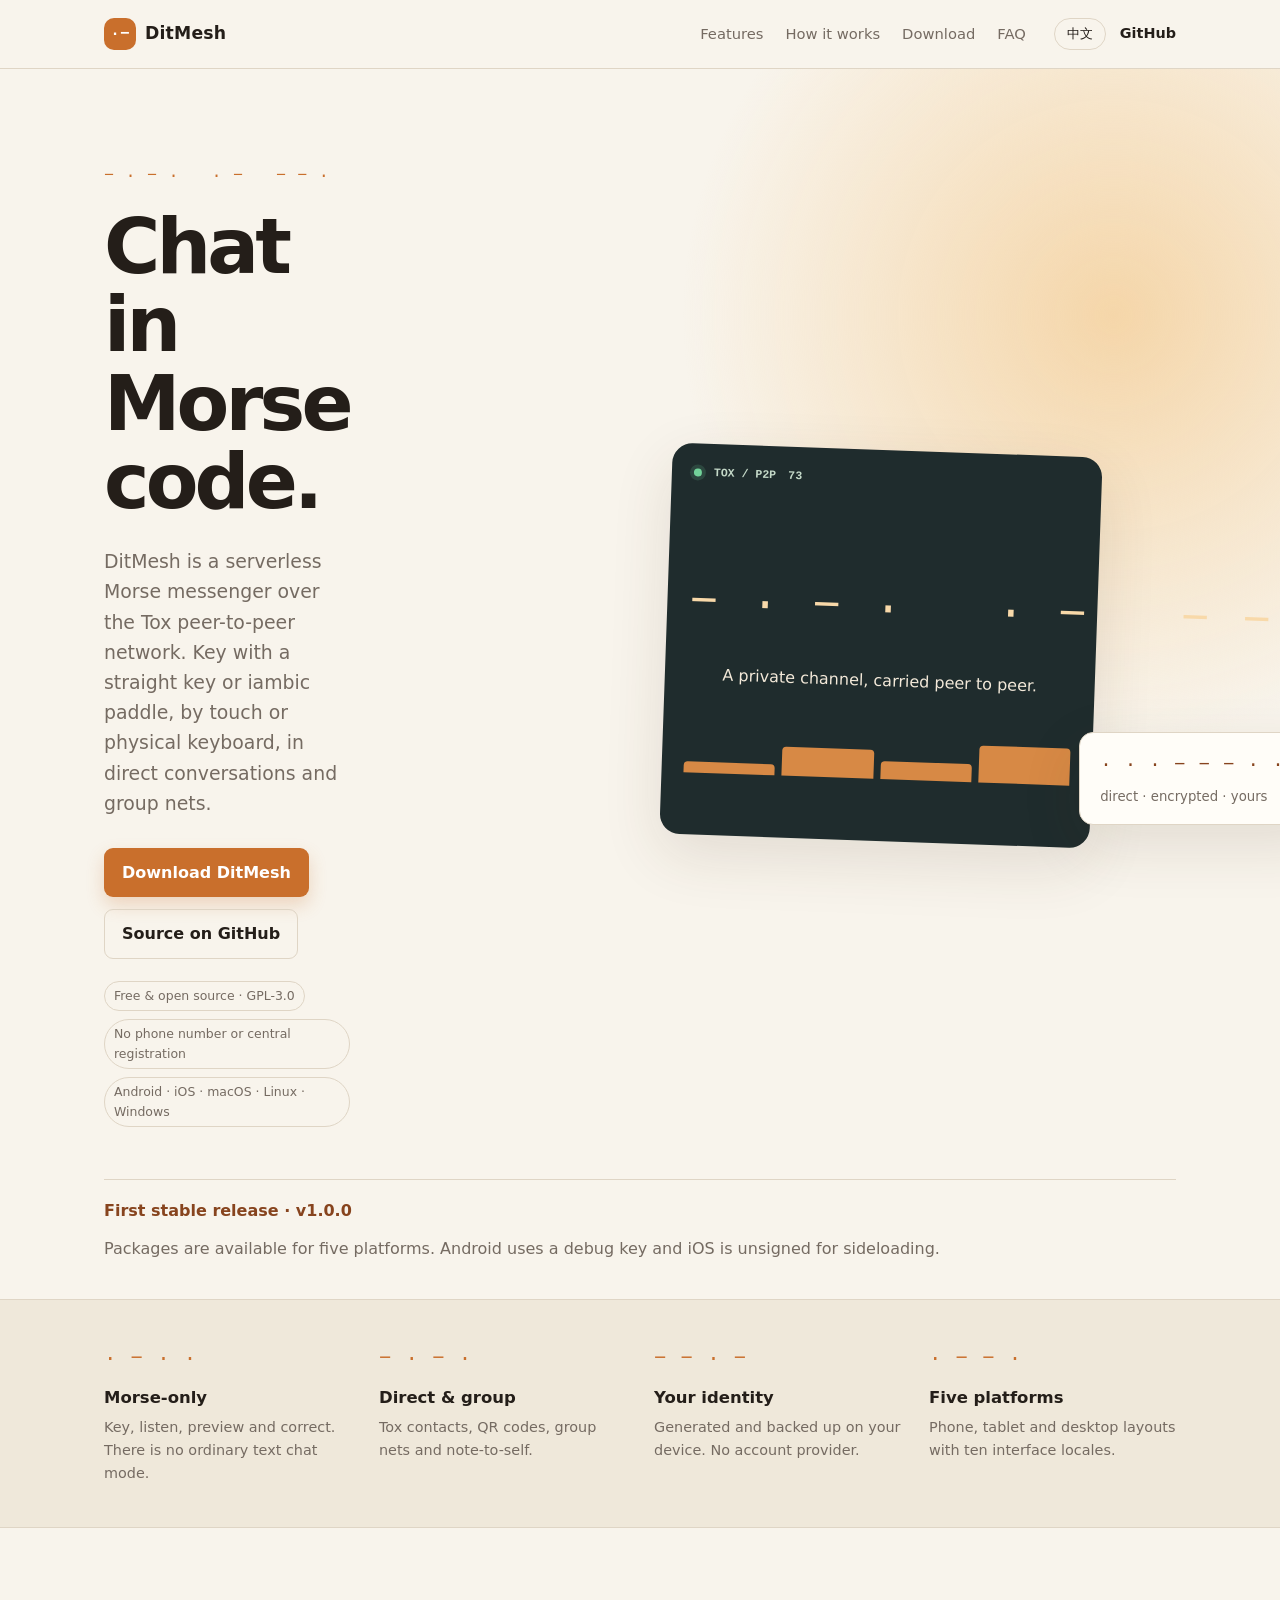
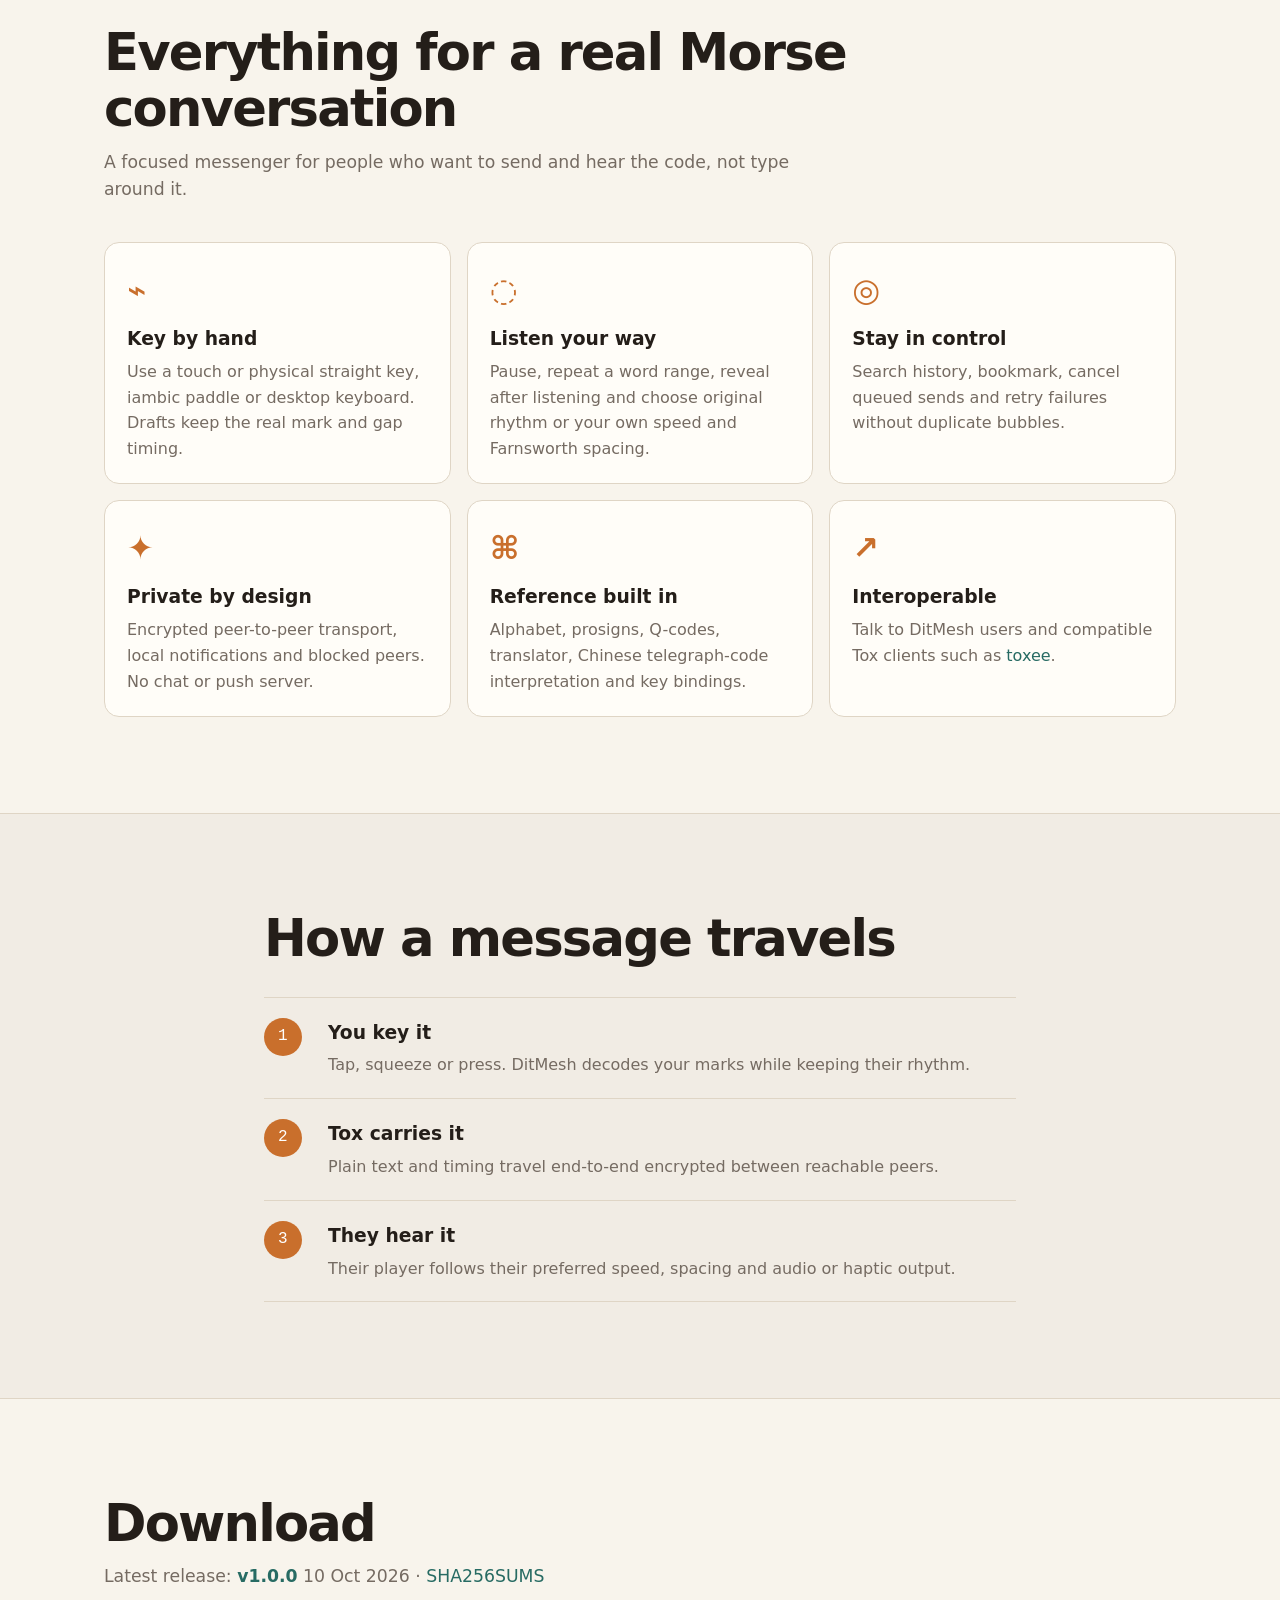
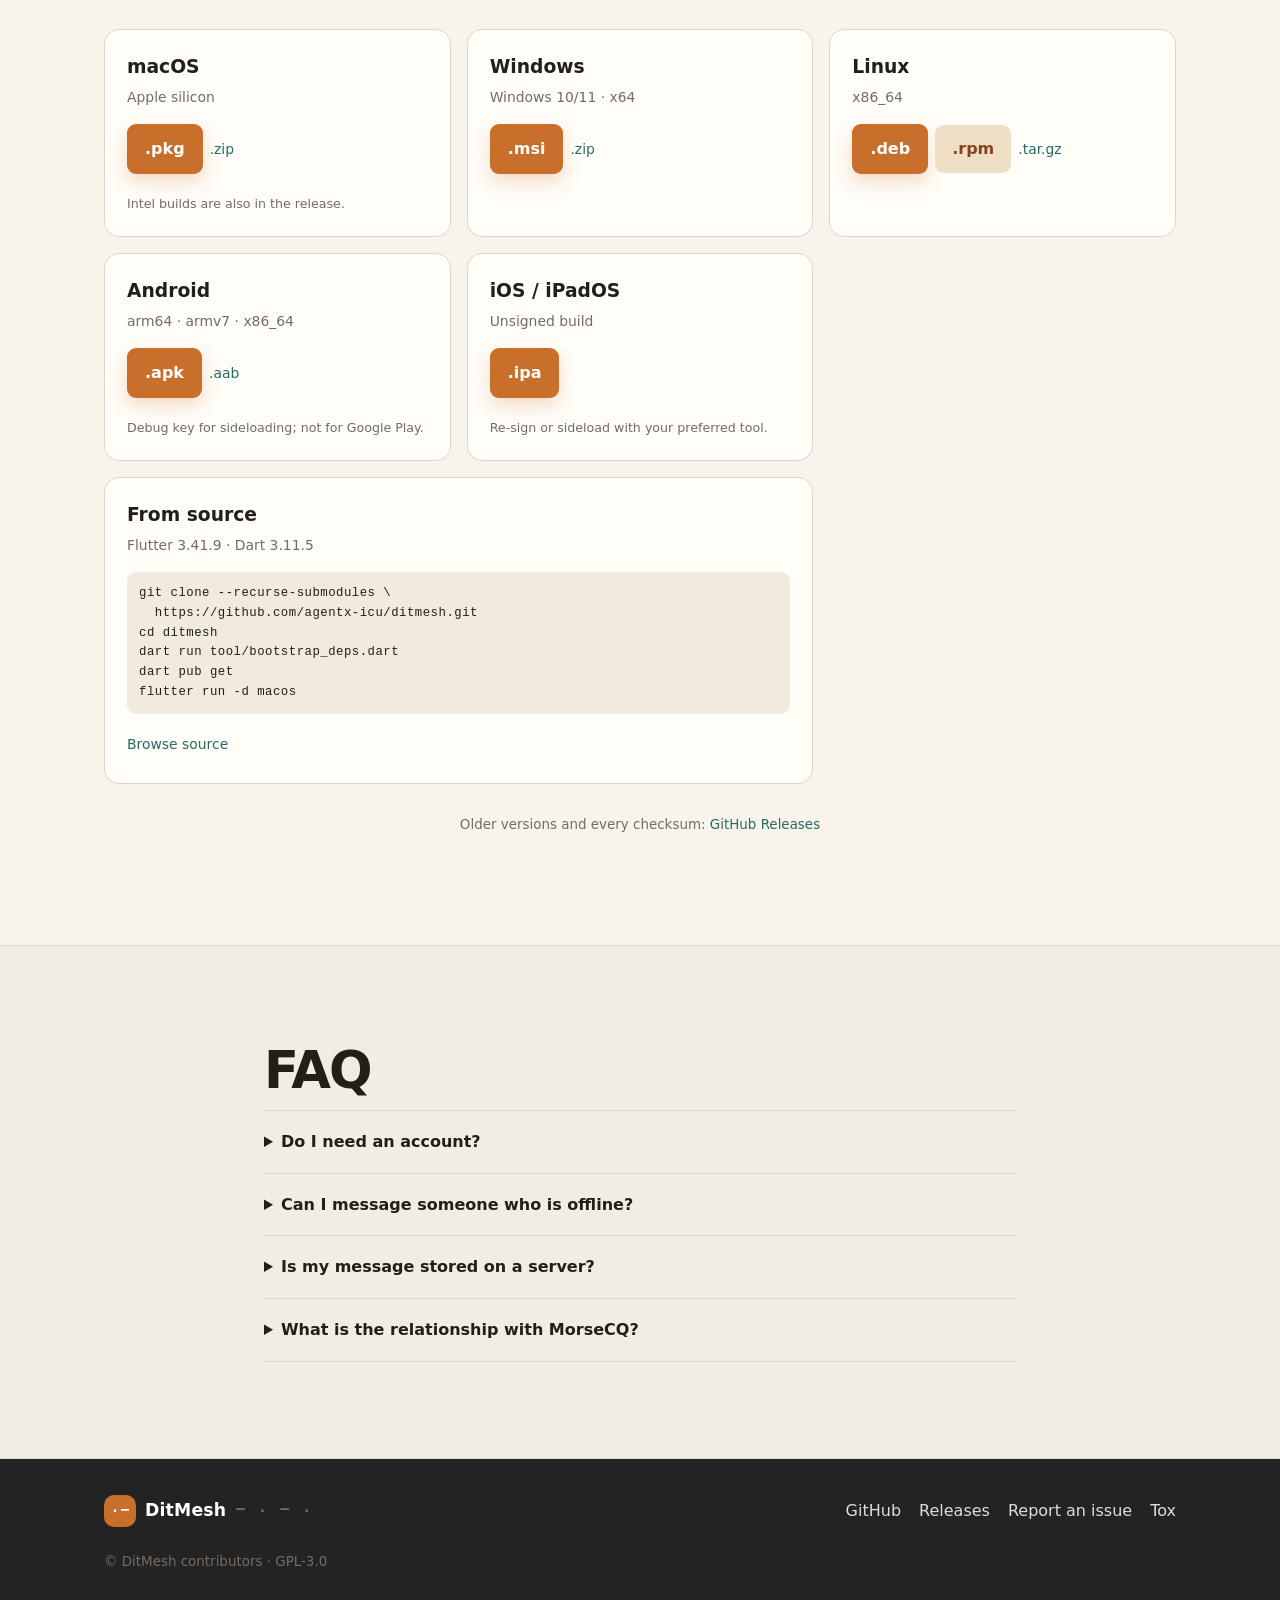
==== index.html @ 46cdbe10 "Build bilingual DitMesh GitHub Pages site" ====
<!doctype html>
<html lang="en" data-lang="en">
<head>
<meta charset="utf-8">
<meta name="viewport" content="width=device-width, initial-scale=1">
<title>DitMesh — Chat in Morse code</title>
<meta name="description" content="DitMesh is a serverless Morse messenger over the Tox peer-to-peer network. Key private messages and group nets on every device.">
<link rel="canonical" href="https://ditmesh.agentx.icu/">
<meta name="theme-color" content="#d38a3a">
<meta property="og:type" content="website">
<meta property="og:title" content="DitMesh — Chat in Morse code">
<meta property="og:description" content="A serverless Morse messenger over the Tox peer-to-peer network.">
<meta property="og:url" content="https://ditmesh.agentx.icu/">
<link rel="stylesheet" href="assets/style.css">
<script>
(function () {
  var m = /[?&]lang=(en|zh)\b/.exec(location.search), l = m && m[1];
  try { l = l || localStorage.getItem('ditmesh-lang'); } catch (e) {}
  if (!l) l = /^zh\b/i.test(navigator.language || '') ? 'zh' : 'en';
  document.documentElement.setAttribute('data-lang', l);
  document.documentElement.lang = l === 'zh' ? 'zh-CN' : 'en';
})();
</script>
</head>
<body>
<header class="nav">
  <div class="wrap nav-in">
    <a class="brand" href="#top"><span class="brand-mark">·−</span><span>DitMesh</span></a>
    <nav class="nav-links">
      <a href="#features"><span class="en">Features</span><span class="zh">功能</span></a>
      <a href="#how"><span class="en">How it works</span><span class="zh">工作方式</span></a>
      <a href="#download"><span class="en">Download</span><span class="zh">下载</span></a>
      <a href="#faq">FAQ</a>
    </nav>
    <div class="nav-act">
      <button class="lang-btn" id="langBtn" type="button"><span class="en">中文</span><span class="zh">EN</span></button>
      <a class="gh" href="https://github.com/agentx-icu/ditmesh" aria-label="DitMesh on GitHub">GitHub</a>
    </div>
  </div>
</header>

<main id="top">
<section class="hero">
  <div class="wrap hero-in">
    <div class="hero-copy">
      <p class="eyebrow mono">− · − · &nbsp; · − &nbsp; − − ·</p>
      <h1><span class="en">Chat in Morse code.</span><span class="zh">用摩尔斯电码聊天。</span></h1>
      <p class="lede"><span class="en">DitMesh is a serverless Morse messenger over the Tox peer-to-peer network. Key with a straight key or iambic paddle, by touch or physical keyboard, in direct conversations and group nets.</span><span class="zh">DitMesh 是基于 Tox 点对点网络的无服务器摩尔斯电码聊天工具。用触摸或实体键盘操作直键、双桨，在单聊和群组中发报。</span></p>
      <div class="cta">
        <a class="btn primary" href="#download"><span class="en">Download DitMesh</span><span class="zh">下载 DitMesh</span></a>
        <a class="btn ghost" href="https://github.com/agentx-icu/ditmesh"><span class="en">Source on GitHub</span><span class="zh">GitHub 源码</span></a>
      </div>
      <ul class="pills">
        <li><span class="en">Free &amp; open source · GPL-3.0</span><span class="zh">免费开源 · GPL-3.0</span></li>
        <li><span class="en">No phone number or central registration</span><span class="zh">无需手机号或中心注册</span></li>
        <li>Android · iOS · macOS · Linux · Windows</li>
      </ul>
    </div>
    <div class="hero-art" aria-hidden="true">
      <div class="signal-card">
        <div class="signal-top"><span class="dot-live"></span><span>TOX / P2P</span><span class="mono">73</span></div>
        <div class="signal-morse mono">− · − · &nbsp; · − &nbsp; − − · &nbsp; · · ·</div>
        <div class="signal-caption"><span class="en">A private channel, carried peer to peer.</span><span class="zh">私密频道，点对点传输。</span></div>
        <div class="signal-lines"><i></i><i></i><i></i><i></i></div>
      </div>
      <div class="key-card"><span class="key mono">· · · − − − · · ·</span><span class="en">direct · encrypted · yours</span><span class="zh">直连 · 加密 · 属于你</span></div>
    </div>
  </div>
  <div class="wrap"><p class="status"><strong><span class="en">First stable release · v1.0.0</span><span class="zh">首个稳定版 · v1.0.0</span></strong><span class="en">Packages are available for five platforms. Android uses a debug key and iOS is unsigned for sideloading.</span><span class="zh">五个平台均有安装包。Android 使用 debug 签名，iOS 版本未签名，适合侧载。</span></p></div>
</section>

<section class="band">
  <div class="wrap grid4">
    <div class="hl"><div class="hl-k mono">· − · ·</div><h3><span class="en">Morse-only</span><span class="zh">只用 Morse</span></h3><p><span class="en">Key, listen, preview and correct. There is no ordinary text chat mode.</span><span class="zh">拍发、试听、预览、纠错，不提供普通文字聊天模式。</span></p></div>
    <div class="hl"><div class="hl-k mono">− · − ·</div><h3><span class="en">Direct &amp; group</span><span class="zh">单聊与群组</span></h3><p><span class="en">Tox contacts, QR codes, group nets and note-to-self.</span><span class="zh">Tox 联系人、二维码、群组网络和发给自己的笔记。</span></p></div>
    <div class="hl"><div class="hl-k mono">− − · −</div><h3><span class="en">Your identity</span><span class="zh">身份归你</span></h3><p><span class="en">Generated and backed up on your device. No account provider.</span><span class="zh">在设备本地生成和备份，不依赖账号服务。</span></p></div>
    <div class="hl"><div class="hl-k mono">· − − ·</div><h3><span class="en">Five platforms</span><span class="zh">五大平台</span></h3><p><span class="en">Phone, tablet and desktop layouts with ten interface locales.</span><span class="zh">手机、平板、桌面布局，支持十种界面语言。</span></p></div>
  </div>
</section>

<section id="features" class="sec">
<div class="wrap">
<h2 class="sec-h"><span class="en">Everything for a real Morse conversation</span><span class="zh">一次真正的摩尔斯通联，所需的一切</span></h2>
<p class="sec-sub"><span class="en">A focused messenger for people who want to send and hear the code, not type around it.</span><span class="zh">为想要真正拍发和收听电码的人打造，而不是绕开电码打字。</span></p>
<div class="feature-grid">
<article class="feature"><div class="feature-icon">⌁</div><h3><span class="en">Key by hand</span><span class="zh">亲手拍发</span></h3><p><span class="en">Use a touch or physical straight key, iambic paddle or desktop keyboard. Drafts keep the real mark and gap timing.</span><span class="zh">支持触摸或实体直键、双桨和桌面键盘。草稿会保留真实的点划与间隔时序。</span></p></article>
<article class="feature"><div class="feature-icon">◌</div><h3><span class="en">Listen your way</span><span class="zh">按你的方式收听</span></h3><p><span class="en">Pause, repeat a word range, reveal after listening and choose original rhythm or your own speed and Farnsworth spacing.</span><span class="zh">暂停、重复词段、先听后揭晓，可选原始节奏或自定义速度与 Farnsworth 间距。</span></p></article>
<article class="feature"><div class="feature-icon">◎</div><h3><span class="en">Stay in control</span><span class="zh">掌控消息</span></h3><p><span class="en">Search history, bookmark, cancel queued sends and retry failures without duplicate bubbles.</span><span class="zh">搜索历史、添加书签、取消排队消息，失败重试也不会重复生成气泡。</span></p></article>
<article class="feature"><div class="feature-icon">✦</div><h3><span class="en">Private by design</span><span class="zh">为隐私而生</span></h3><p><span class="en">Encrypted peer-to-peer transport, local notifications and blocked peers. No chat or push server.</span><span class="zh">加密点对点传输、本地通知和联系人屏蔽，没有聊天或推送服务器。</span></p></article>
<article class="feature"><div class="feature-icon">⌘</div><h3><span class="en">Reference built in</span><span class="zh">内置参考</span></h3><p><span class="en">Alphabet, prosigns, Q-codes, translator, Chinese telegraph-code interpretation and key bindings.</span><span class="zh">字母、程序信号、Q 简语、译码器、中文电报码解读和按键配置。</span></p></article>
<article class="feature"><div class="feature-icon">↗</div><h3><span class="en">Interoperable</span><span class="zh">互通</span></h3><p><span class="en">Talk to DitMesh users and compatible Tox clients such as <a href="https://github.com/agentx-icu/toxee">toxee</a>.</span><span class="zh">可与 DitMesh 用户及 <a href="https://github.com/agentx-icu/toxee">toxee</a> 等兼容 Tox 客户端聊天。</span></p></article>
</div>
</div>
</section>

<section id="how" class="sec alt">
<div class="wrap narrow">
<h2 class="sec-h"><span class="en">How a message travels</span><span class="zh">一条消息如何传递</span></h2>
<ol class="flow">
<li><span class="n mono">1</span><div><h3><span class="en">You key it</span><span class="zh">你拍发</span></h3><p><span class="en">Tap, squeeze or press. DitMesh decodes your marks while keeping their rhythm.</span><span class="zh">点按、按压或敲击。DitMesh 在保留节奏的同时解码你的拍发。</span></p></div></li>
<li><span class="n mono">2</span><div><h3><span class="en">Tox carries it</span><span class="zh">Tox 传输</span></h3><p><span class="en">Plain text and timing travel end-to-end encrypted between reachable peers.</span><span class="zh">文字与时序经端到端加密，在可达的对等设备之间传输。</span></p></div></li>
<li><span class="n mono">3</span><div><h3><span class="en">They hear it</span><span class="zh">对方收听</span></h3><p><span class="en">Their player follows their preferred speed, spacing and audio or haptic output.</span><span class="zh">对方播放器按其设定的速度、间距和音频/触觉方式播放。</span></p></div></li>
</ol>
</div>
</section>

<section id="download" class="sec">
<div class="wrap">
<h2 class="sec-h"><span class="en">Download</span><span class="zh">下载</span></h2>
<p class="sec-sub"><span class="en">Latest release:</span><span class="zh">最新版本：</span> <a id="relLink" href="https://github.com/agentx-icu/ditmesh/releases/tag/v1.0.0"><b id="relName">v1.0.0</b></a> <span id="relDate" class="muted">10 Oct 2026</span> · <a id="sumsLink" href="https://github.com/agentx-icu/ditmesh/releases/download/v1.0.0/SHA256SUMS">SHA256SUMS</a></p>
<div class="dl-grid">
<div class="dl"><h3>macOS</h3><p class="req"><span class="en">Apple silicon</span><span class="zh">Apple 芯片</span></p><a class="btn primary" data-asset="macos-arm64.pkg" href="https://github.com/agentx-icu/ditmesh/releases/download/v1.0.0/ditmesh-1.0.0-macos-arm64.pkg">.pkg</a><a class="alt-link" data-asset="macos-arm64.zip" href="https://github.com/agentx-icu/ditmesh/releases/download/v1.0.0/ditmesh-1.0.0-macos-arm64.zip">.zip</a><p class="note"><span class="en">Intel builds are also in the release.</span><span class="zh">发布页也提供 Intel 构建。</span></p></div>
<div class="dl"><h3>Windows</h3><p class="req">Windows 10/11 · x64</p><a class="btn primary" data-asset="windows-x64.msi" href="https://github.com/agentx-icu/ditmesh/releases/download/v1.0.0/ditmesh-1.0.0-windows-x64.msi">.msi</a><a class="alt-link" data-asset="windows-x64.zip" href="https://github.com/agentx-icu/ditmesh/releases/download/v1.0.0/ditmesh-1.0.0-windows-x64.zip">.zip</a></div>
<div class="dl"><h3>Linux</h3><p class="req">x86_64</p><a class="btn primary" data-asset="linux-x86_64.deb" href="https://github.com/agentx-icu/ditmesh/releases/download/v1.0.0/ditmesh-1.0.0-linux-x86_64.deb">.deb</a><a class="btn soft" data-asset="linux-x86_64.rpm" href="https://github.com/agentx-icu/ditmesh/releases/download/v1.0.0/ditmesh-1.0.0-linux-x86_64.rpm">.rpm</a><a class="alt-link" data-asset="linux-x86_64.tar.gz" href="https://github.com/agentx-icu/ditmesh/releases/download/v1.0.0/ditmesh-1.0.0-linux-x86_64.tar.gz">.tar.gz</a></div>
<div class="dl"><h3>Android</h3><p class="req">arm64 · armv7 · x86_64</p><a class="btn primary" data-asset="android.apk" href="https://github.com/agentx-icu/ditmesh/releases/download/v1.0.0/ditmesh-1.0.0-android.apk">.apk</a><a class="alt-link" data-asset="android.aab" href="https://github.com/agentx-icu/ditmesh/releases/download/v1.0.0/ditmesh-1.0.0-android.aab">.aab</a><p class="note"><span class="en">Debug key for sideloading; not for Google Play.</span><span class="zh">debug 签名，适合侧载，暂不用于 Google Play。</span></p></div>
<div class="dl"><h3>iOS / iPadOS</h3><p class="req"><span class="en">Unsigned build</span><span class="zh">未签名构建</span></p><a class="btn primary" data-asset="ios-unsigned.ipa" href="https://github.com/agentx-icu/ditmesh/releases/download/v1.0.0/ditmesh-1.0.0-ios-unsigned.ipa">.ipa</a><p class="note"><span class="en">Re-sign or sideload with your preferred tool.</span><span class="zh">请自行签名或用工具侧载。</span></p></div>
<div class="dl source"><h3><span class="en">From source</span><span class="zh">从源码构建</span></h3><p class="req">Flutter 3.41.9 · Dart 3.11.5</p><pre class="mono">git clone --recurse-submodules \
  https://github.com/agentx-icu/ditmesh.git
cd ditmesh
dart run tool/bootstrap_deps.dart
dart pub get
flutter run -d macos</pre><a class="alt-link" href="https://github.com/agentx-icu/ditmesh"><span class="en">Browse source</span><span class="zh">浏览源码</span></a></div>
</div>
<p class="muted small center"><span class="en">Older versions and every checksum:</span><span class="zh">历史版本与全部校验和：</span> <a href="https://github.com/agentx-icu/ditmesh/releases">GitHub Releases</a></p>
</div>
</section>

<section id="faq" class="sec alt">
<div class="wrap narrow">
<h2 class="sec-h">FAQ</h2>
<details><summary><span class="en">Do I need an account?</span><span class="zh">需要注册账号吗？</span></summary><p><span class="en">No. A Tox identity is generated on your device. Back it up from Me because there is no central account provider to recover it.</span><span class="zh">不需要。Tox 身份在设备本地生成。请在“我的”中备份，因为没有中心账号服务可以帮你恢复。</span></p></details>
<details><summary><span class="en">Can I message someone who is offline?</span><span class="zh">对方离线时能发消息吗？</span></summary><p><span class="en">The message stays in the local send queue and continues when both peers are running and reachable. Keep DitMesh running to receive messages.</span><span class="zh">消息会留在本地待发送队列，双方运行且网络可达时继续发送。请保持 DitMesh 运行以接收消息。</span></p></details>
<details><summary><span class="en">Is my message stored on a server?</span><span class="zh">消息会存储在服务器上吗？</span></summary><p><span class="en">No messaging or push server is involved. Tox carries encrypted data peer to peer; history and backups stay on your devices.</span><span class="zh">不会。没有聊天或推送服务器，Tox 点对点传输加密数据；历史记录和备份保留在你的设备上。</span></p></details>
<details><summary><span class="en">What is the relationship with MorseCQ?</span><span class="zh">DitMesh 与 MorseCQ 有什么关系？</span></summary><p><span class="en">DitMesh is the live messenger. For offline courses, structured training and statistics, use <a href="https://github.com/agentx-icu/morsecq">MorseCQ</a>.</span><span class="zh">DitMesh 是实时聊天工具。离线课程、系统训练与统计功能请使用 <a href="https://github.com/agentx-icu/morsecq">MorseCQ</a>。</span></p></details>
</div>
</section>
</main>

<footer class="foot"><div class="wrap foot-in"><div class="brand"><span class="brand-mark">·−</span><span>DitMesh</span><span class="mono muted">− · − ·</span></div><nav><a href="https://github.com/agentx-icu/ditmesh">GitHub</a><a href="https://github.com/agentx-icu/ditmesh/releases"><span class="en">Releases</span><span class="zh">版本发布</span></a><a href="https://github.com/agentx-icu/ditmesh/issues"><span class="en">Report an issue</span><span class="zh">反馈问题</span></a><a href="https://tox.chat">Tox</a></nav><p class="muted small">© <span class="en">DitMesh contributors</span><span class="zh">DitMesh 贡献者</span> · GPL-3.0</p></div></footer>
<script src="assets/main.js" defer></script>
</body>
</html>
---- assets/style.css ----
:root{--ink:#241e19;--muted:#756b62;--paper:#f8f4ec;--surface:#fffdf8;--band:#efe8da;--line:#dfd5c5;--accent:#c96f2c;--accent-dark:#87441e;--teal:#276b63;--shadow:0 20px 60px rgba(76,47,24,.12);font-family:Inter,ui-sans-serif,system-ui,-apple-system,BlinkMacSystemFont,"Segoe UI",sans-serif;color:var(--ink);background:var(--paper);line-height:1.6}
*{box-sizing:border-box}html{scroll-behavior:smooth}body{margin:0;background:var(--paper)}a{color:var(--teal);text-decoration:none}a:hover{text-decoration:underline}.wrap{max-width:1120px;margin:auto;padding:0 24px}.nav{position:sticky;top:0;z-index:10;background:rgba(248,244,236,.94);backdrop-filter:blur(14px);border-bottom:1px solid var(--line)}.nav-in{height:68px;display:flex;align-items:center;gap:28px}.brand{display:flex;align-items:center;gap:9px;font-weight:800;color:var(--ink);font-size:1.08rem;letter-spacing:.01em}.brand-mark{display:grid;place-items:center;width:32px;height:32px;border-radius:10px;background:var(--accent);color:white;font:700 1rem ui-monospace,monospace}.nav-links{display:flex;gap:22px;margin-left:auto}.nav-links a{color:var(--muted);font-size:.92rem}.nav-act{display:flex;align-items:center;gap:14px}.lang-btn{border:1px solid var(--line);background:transparent;border-radius:999px;padding:6px 12px;color:var(--ink);cursor:pointer}.gh{font-weight:700;color:var(--ink);font-size:.9rem}.hero{padding:94px 0 38px;background:radial-gradient(circle at 87% 20%,#f5d6a9 0,transparent 29%),var(--paper)}.hero-in{display:grid;grid-template-columns:1.02fr .98fr;gap:64px;align-items:center}.eyebrow,.mono{font-family:ui-monospace,SFMono-Regular,Menlo,monospace;letter-spacing:.04em}.eyebrow{color:var(--accent);font-size:1.05rem;margin:0 0 18px}.hero h1{font-size:clamp(2.9rem,6vw,5.3rem);line-height:1.02;letter-spacing:-.05em;margin:0 0 25px;max-width:640px}.lede{font-size:1.18rem;color:var(--muted);max-width:650px;margin:0}.cta{display:flex;gap:12px;flex-wrap:wrap;margin:30px 0 22px}.btn{display:inline-flex;align-items:center;justify-content:center;border-radius:9px;padding:11px 17px;font-weight:750;border:1px solid transparent}.btn.primary{background:var(--accent);color:#fff;box-shadow:0 8px 18px rgba(201,111,44,.24)}.btn.primary:hover{background:var(--accent-dark);text-decoration:none}.btn.ghost{background:transparent;color:var(--ink);border-color:var(--line)}.btn.soft{background:#efe0c5;color:var(--accent-dark);border:0}.pills{display:flex;gap:8px;flex-wrap:wrap;padding:0;margin:0;list-style:none}.pills li{font-size:.78rem;color:var(--muted);border:1px solid var(--line);padding:4px 9px;border-radius:999px}.status{border-top:1px solid var(--line);margin:52px 0 0;padding:18px 0 0;color:var(--muted);display:flex;gap:12px;flex-wrap:wrap}.status strong{color:var(--accent-dark)}.hero-art{min-height:380px;display:grid;place-items:center;position:relative}.signal-card{width:min(100%,430px);aspect-ratio:1.1;background:#1f2c2d;border-radius:20px;padding:22px;color:#f8d9a9;box-shadow:var(--shadow);transform:rotate(2deg)}.signal-top{display:flex;gap:12px;align-items:center;color:#c4d9c8;font:600 .72rem ui-monospace,monospace}.dot-live{width:8px;height:8px;border-radius:50%;background:#72d39a;box-shadow:0 0 0 4px rgba(114,211,154,.16)}.signal-morse{font-size:clamp(2rem,4vw,3rem);margin:86px 0 20px;text-align:center;white-space:nowrap}.signal-caption{text-align:center;color:#f3e9d9}.signal-lines{display:flex;gap:7px;margin-top:44px;align-items:end;height:42px}.signal-lines i{display:block;background:#d78945;border-radius:4px 4px 0 0;height:26%;flex:1}.signal-lines i:nth-child(2){height:70%}.signal-lines i:nth-child(3){height:44%}.signal-lines i:nth-child(4){height:90%}.key-card{position:absolute;right:2%;bottom:4%;padding:17px 20px;border:1px solid var(--line);border-radius:14px;background:var(--surface);box-shadow:var(--shadow);display:grid;gap:5px;color:var(--muted);font-size:.83rem}.key{font-size:1.2rem;color:var(--accent-dark)}.band{padding:42px 0;background:var(--band);border-top:1px solid var(--line);border-bottom:1px solid var(--line)}.grid4{display:grid;grid-template-columns:repeat(4,1fr);gap:28px}.hl-k{color:var(--accent);font-size:1.3rem}.hl h3{margin:10px 0 4px;font-size:1.03rem}.hl p{margin:0;color:var(--muted);font-size:.9rem}.sec{padding:96px 0}.sec.alt{background:#f1ece4;border-top:1px solid var(--line);border-bottom:1px solid var(--line)}.sec-h{font-size:clamp(2rem,4vw,3.25rem);line-height:1.1;letter-spacing:-.035em;margin:0 0 12px}.sec-sub{font-size:1.08rem;color:var(--muted);max-width:700px;margin:0 0 38px}.feature-grid{display:grid;grid-template-columns:repeat(3,1fr);gap:16px}.feature,.dl{background:var(--surface);border:1px solid var(--line);border-radius:15px;padding:22px}.feature{min-height:210px}.feature-icon{font-size:2rem;color:var(--accent);font-weight:700}.feature h3{margin:8px 0 5px}.feature p{margin:0;color:var(--muted)}.narrow{max-width:800px}.flow{list-style:none;padding:0;margin:30px 0 0;display:grid;gap:0}.flow li{display:grid;grid-template-columns:46px 1fr;gap:18px;padding:20px 0;border-top:1px solid var(--line)}.flow li:last-child{border-bottom:1px solid var(--line)}.n{display:grid;place-items:center;width:38px;height:38px;border-radius:50%;background:var(--accent);color:#fff}.flow h3{margin:0 0 5px}.flow p{margin:0;color:var(--muted)}.dl-grid{display:grid;grid-template-columns:repeat(3,1fr);gap:16px}.dl h3{margin:0 0 4px}.req{color:var(--muted);font-size:.87rem;margin:0 0 16px}.dl .btn{margin:0 7px 8px 0}.alt-link{display:inline-block;font-size:.87rem;margin:6px 0;color:var(--teal)}.note{color:var(--muted);font-size:.79rem;margin:12px 0 0}.source{grid-column:span 2}.source pre{font-size:.77rem;white-space:pre-wrap;background:#f0eadf;padding:12px;border-radius:9px;overflow:auto}.muted{color:var(--muted)}.small{font-size:.84rem}.center{text-align:center;margin-top:30px}details{border-top:1px solid var(--line);padding:18px 0}details:last-child{border-bottom:1px solid var(--line)}summary{cursor:pointer;font-weight:700}details p{color:var(--muted);margin:12px 0 0}.foot{padding:36px 0;background:#242323;color:#ddd}.foot .brand{color:#fff}.foot-in{display:flex;align-items:center;gap:24px;flex-wrap:wrap}.foot nav{display:flex;gap:18px;margin-left:auto}.foot nav a{color:#ddd}.foot p{width:100%;margin:0}.en,.zh{display:none}html[data-lang="en"] .en,html[data-lang="zh"] .zh{display:inline}html[data-lang="zh"] .en{display:none}@media(max-width:850px){.nav-links{display:none}.hero{padding-top:60px}.hero-in{grid-template-columns:1fr;gap:42px}.hero-art{min-height:320px}.grid4{grid-template-columns:repeat(2,1fr)}.feature-grid,.dl-grid{grid-template-columns:1fr 1fr}.source{grid-column:span 2}}@media(max-width:560px){.wrap{padding:0 18px}.hero h1{font-size:3.25rem}.grid4,.feature-grid,.dl-grid{grid-template-columns:1fr}.source{grid-column:auto}.key-card{right:-2%;bottom:0}.hero-art{min-height:290px}.signal-card{transform:none}.foot nav{margin-left:0;width:100%;flex-wrap:wrap}}
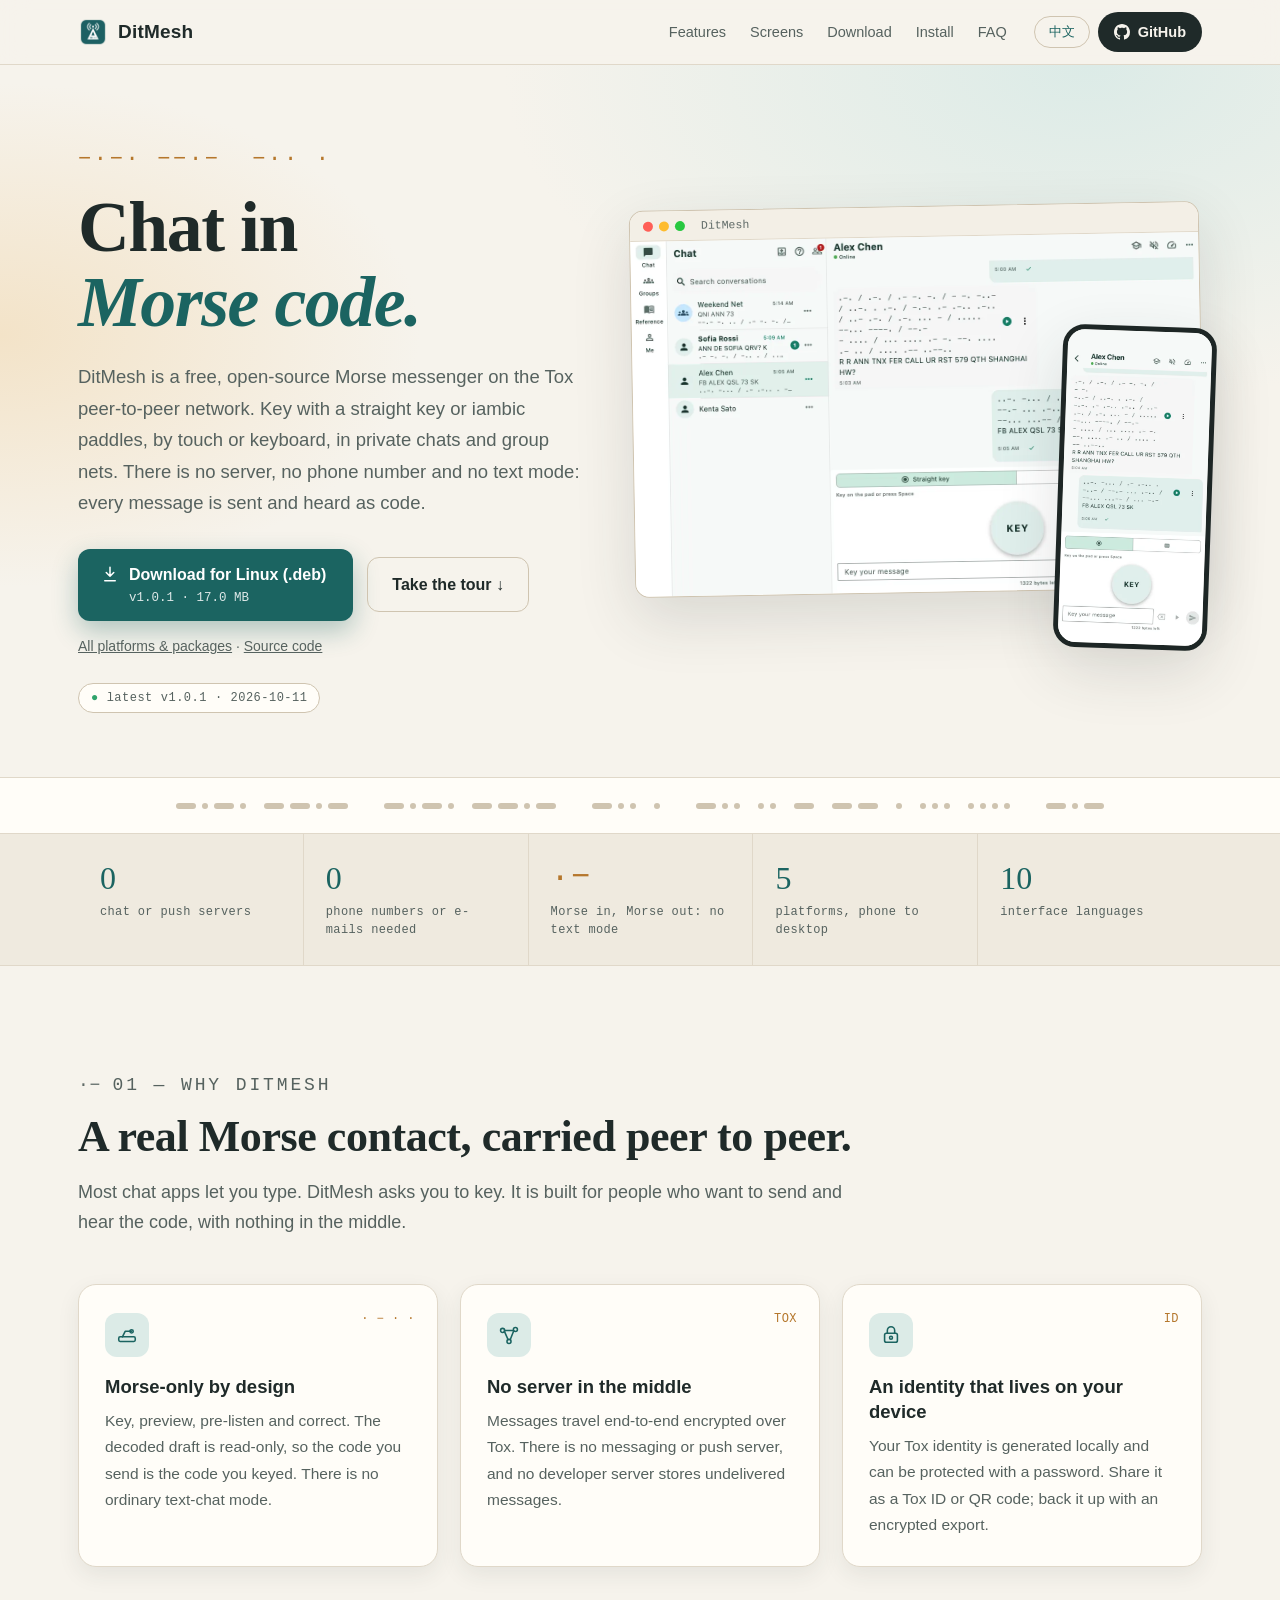
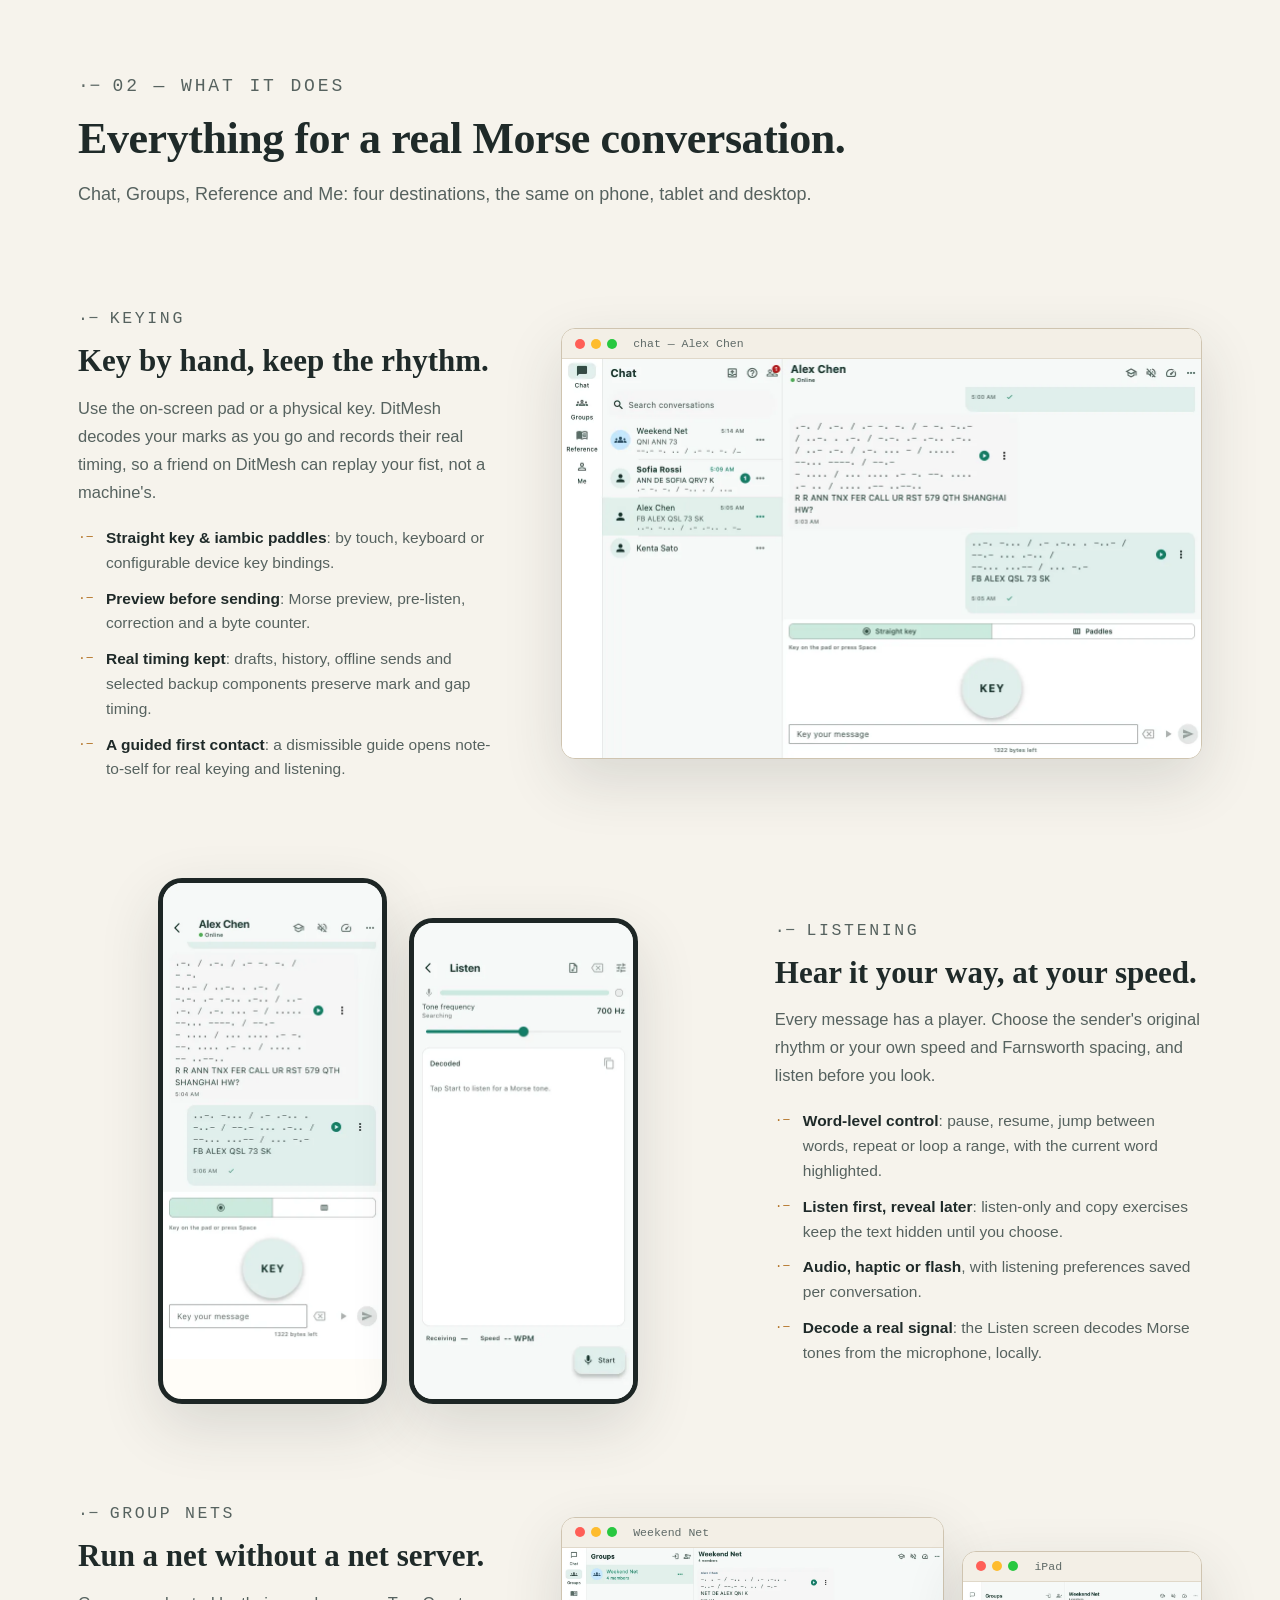
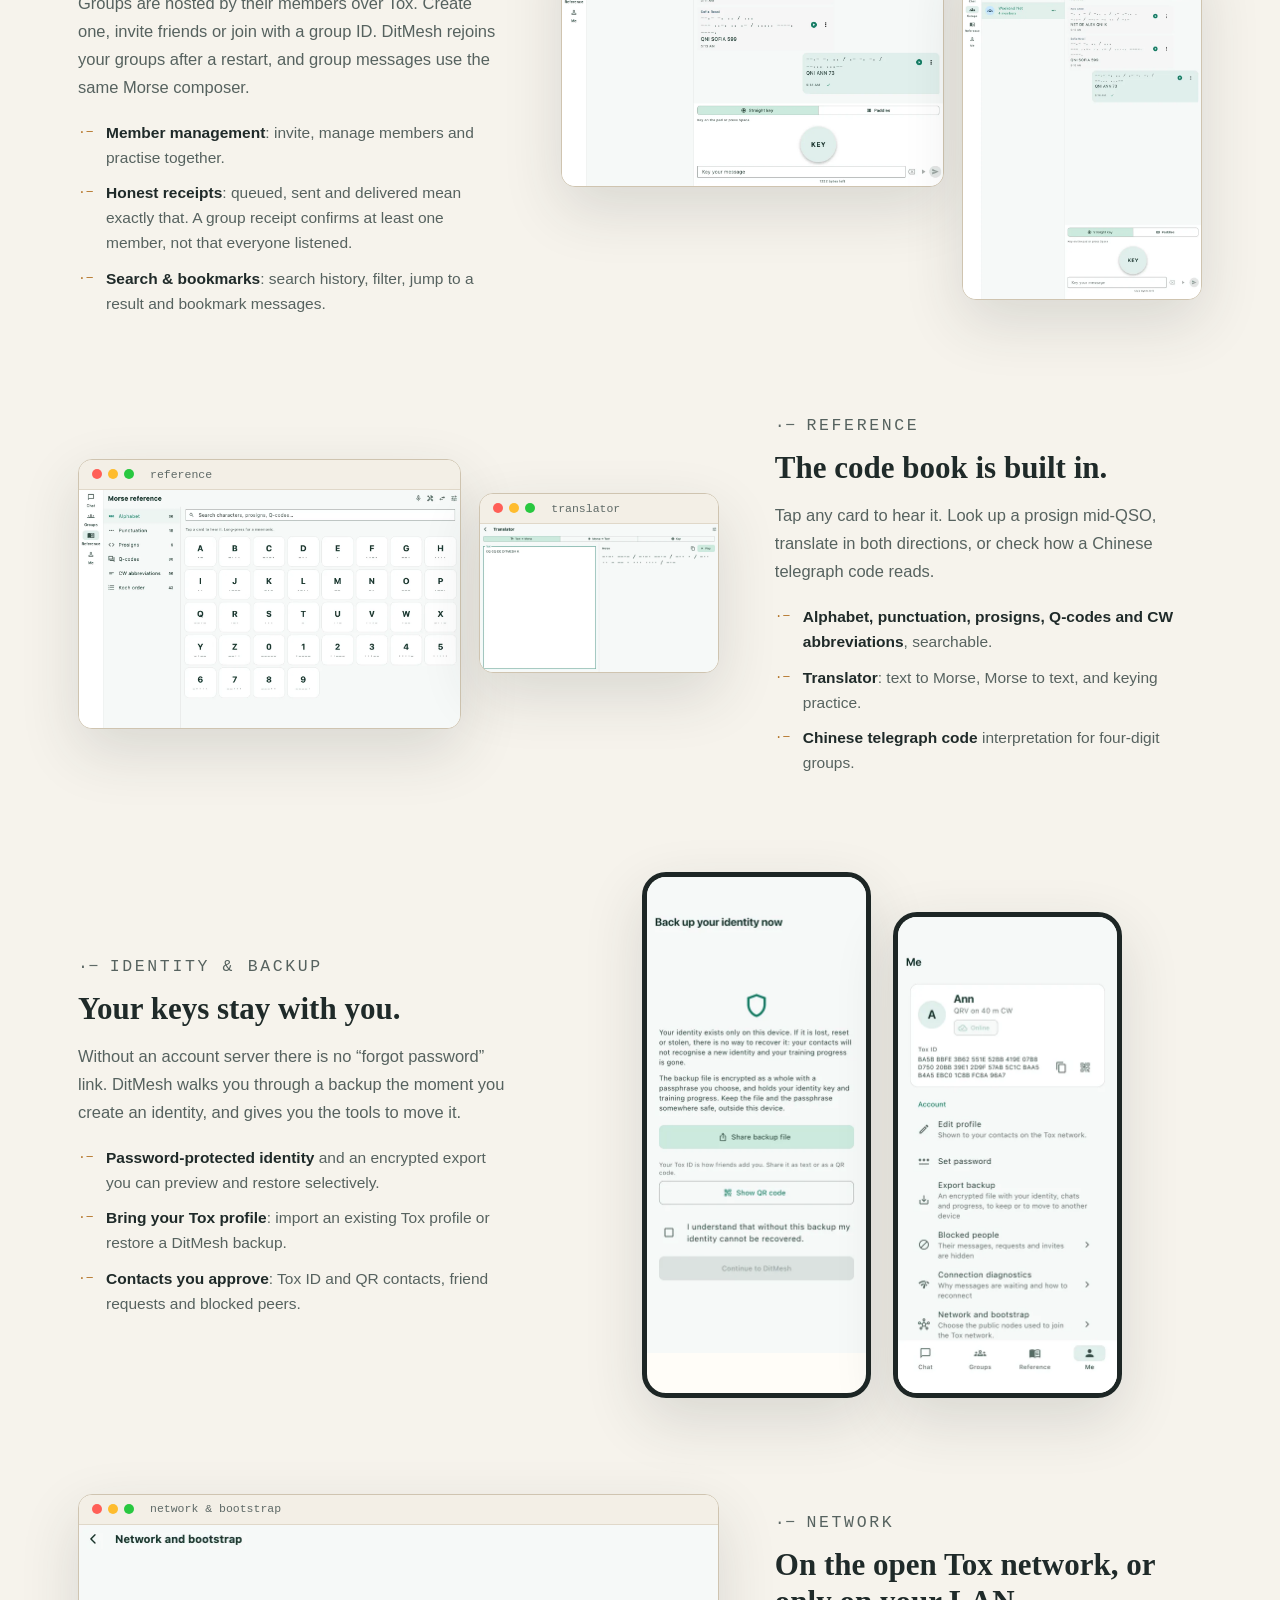
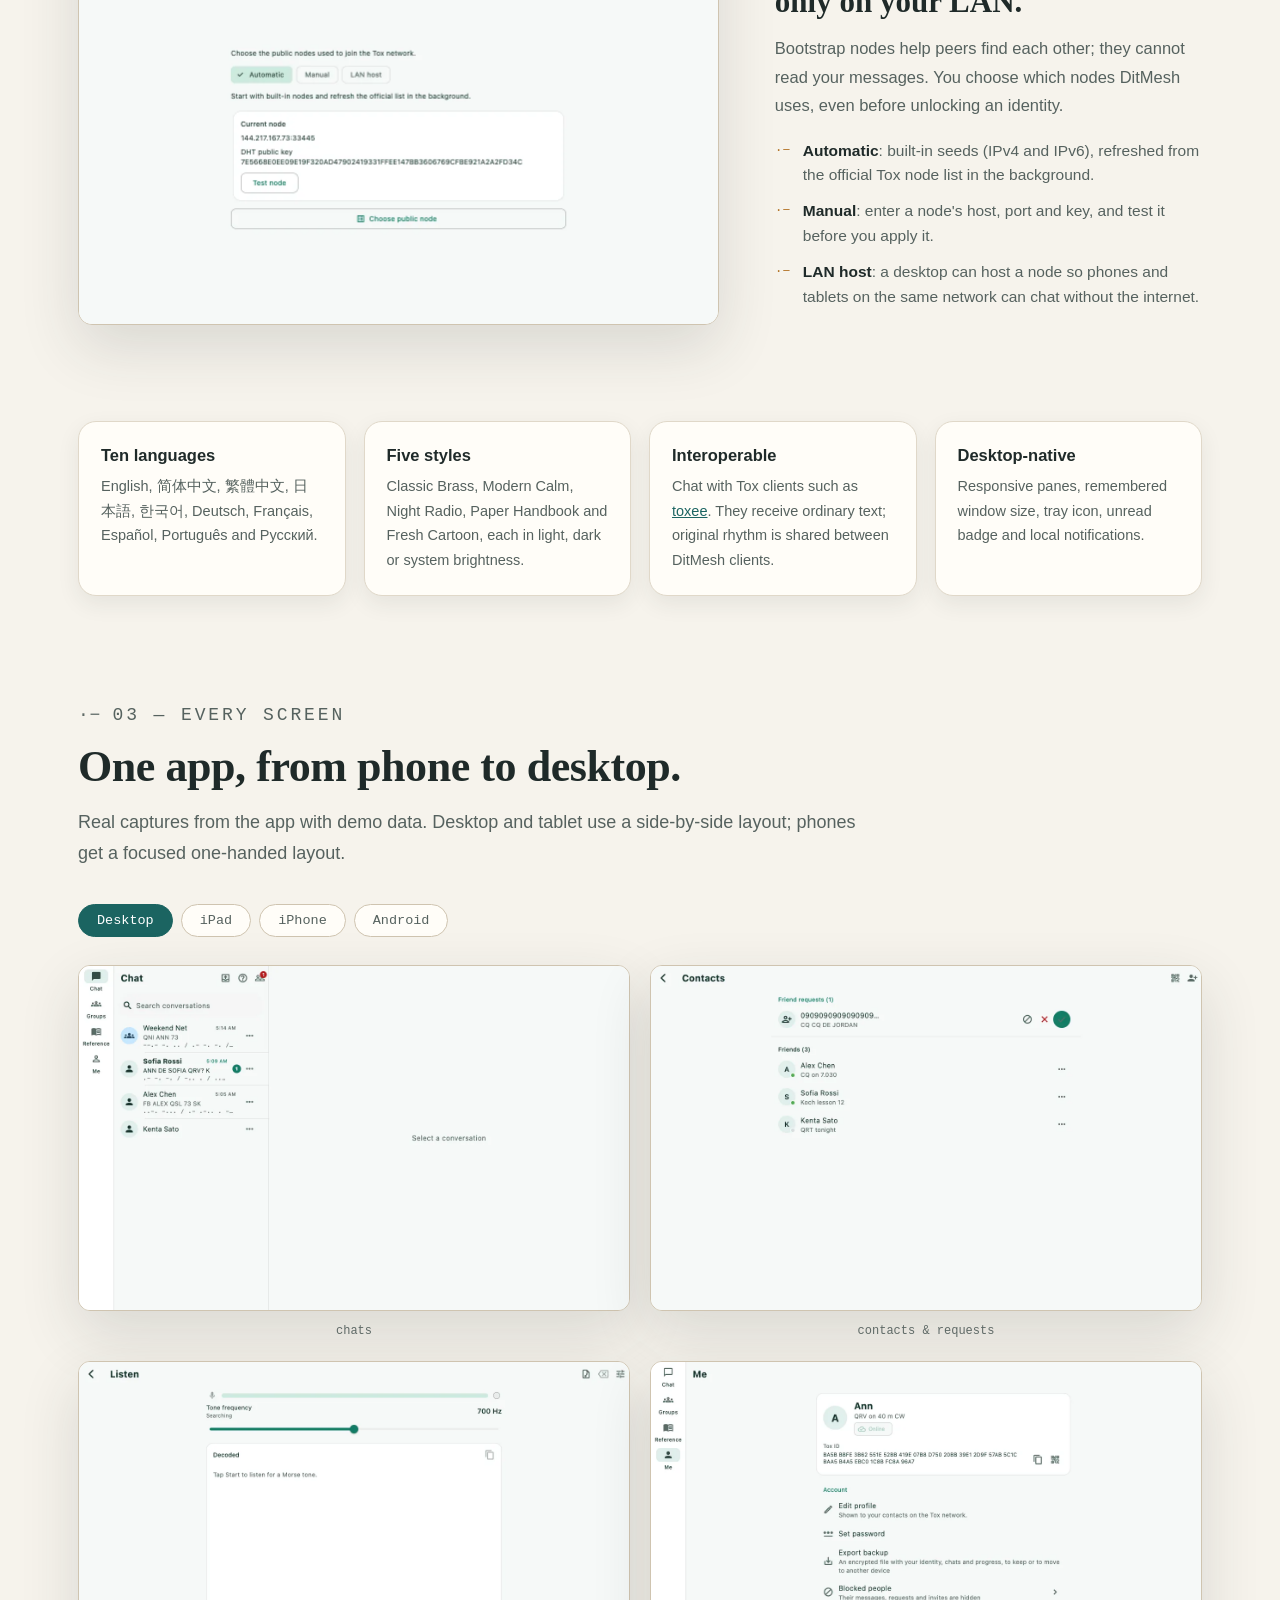
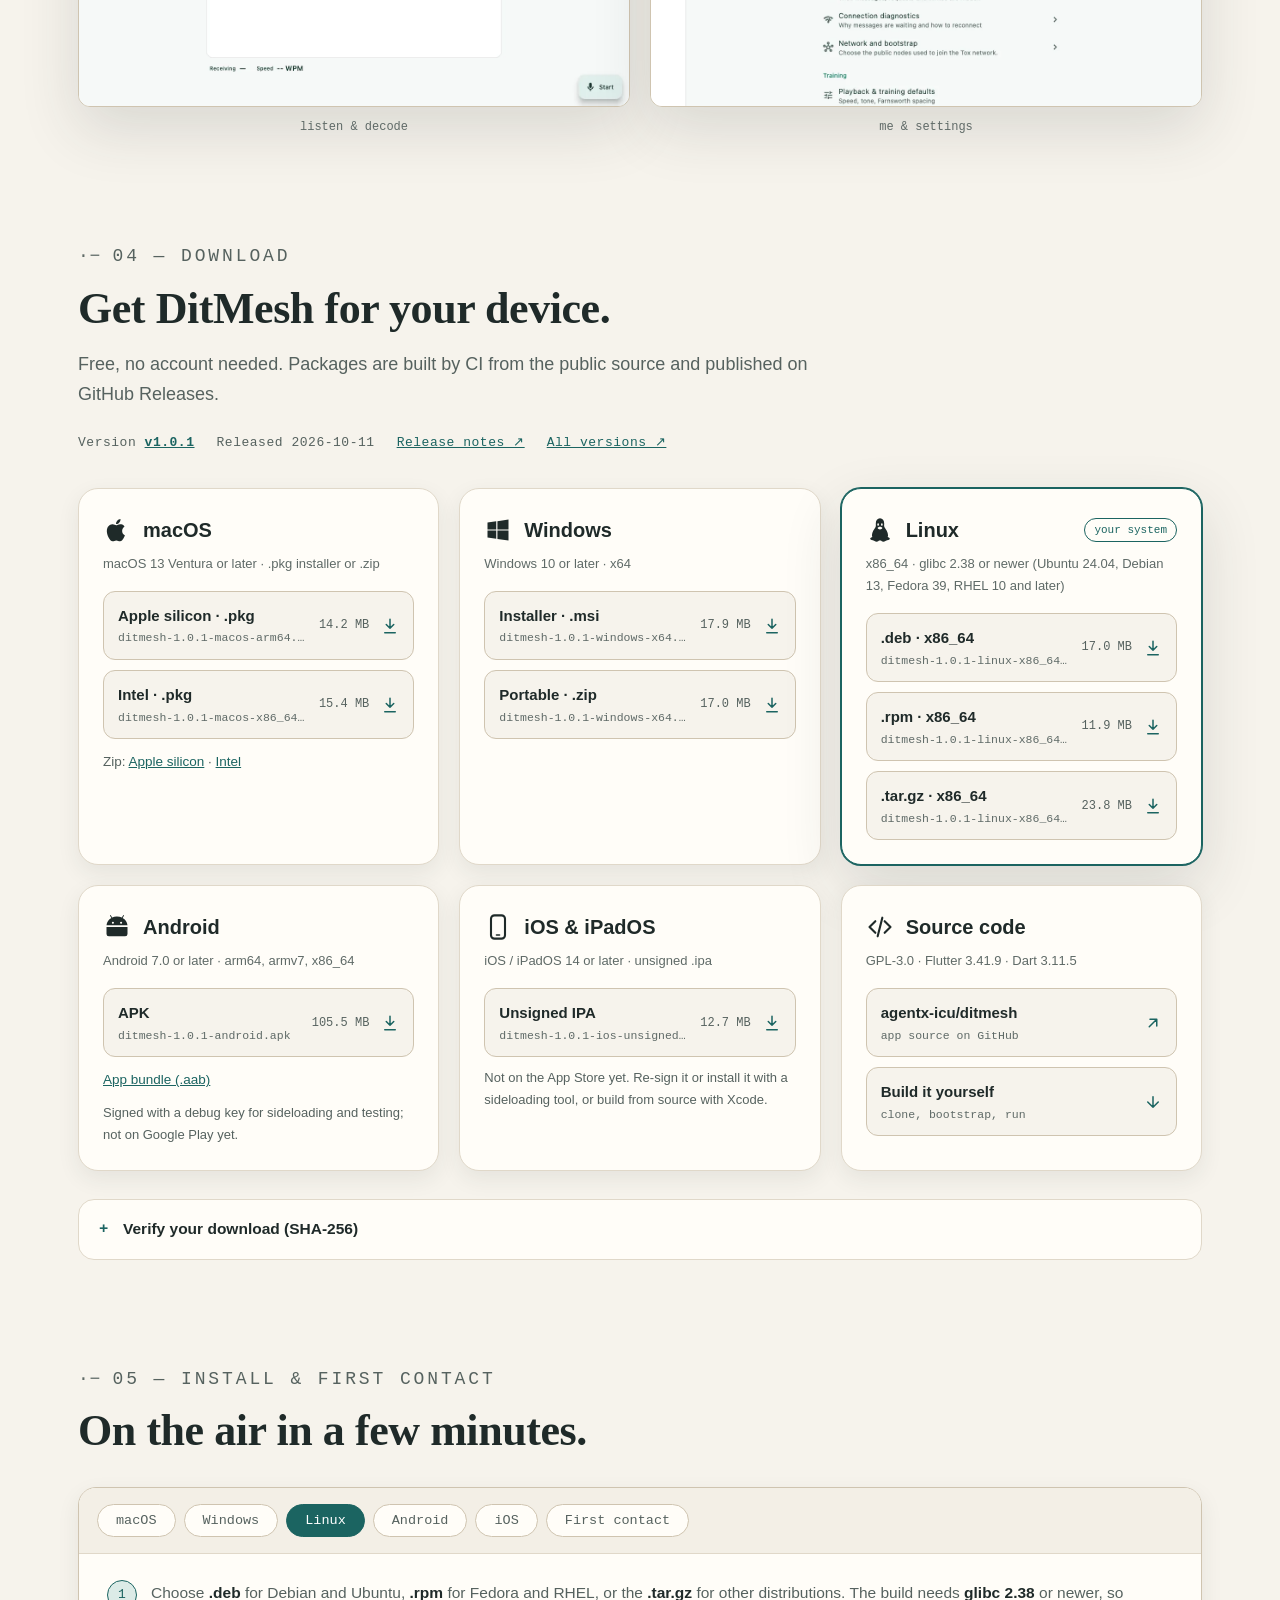
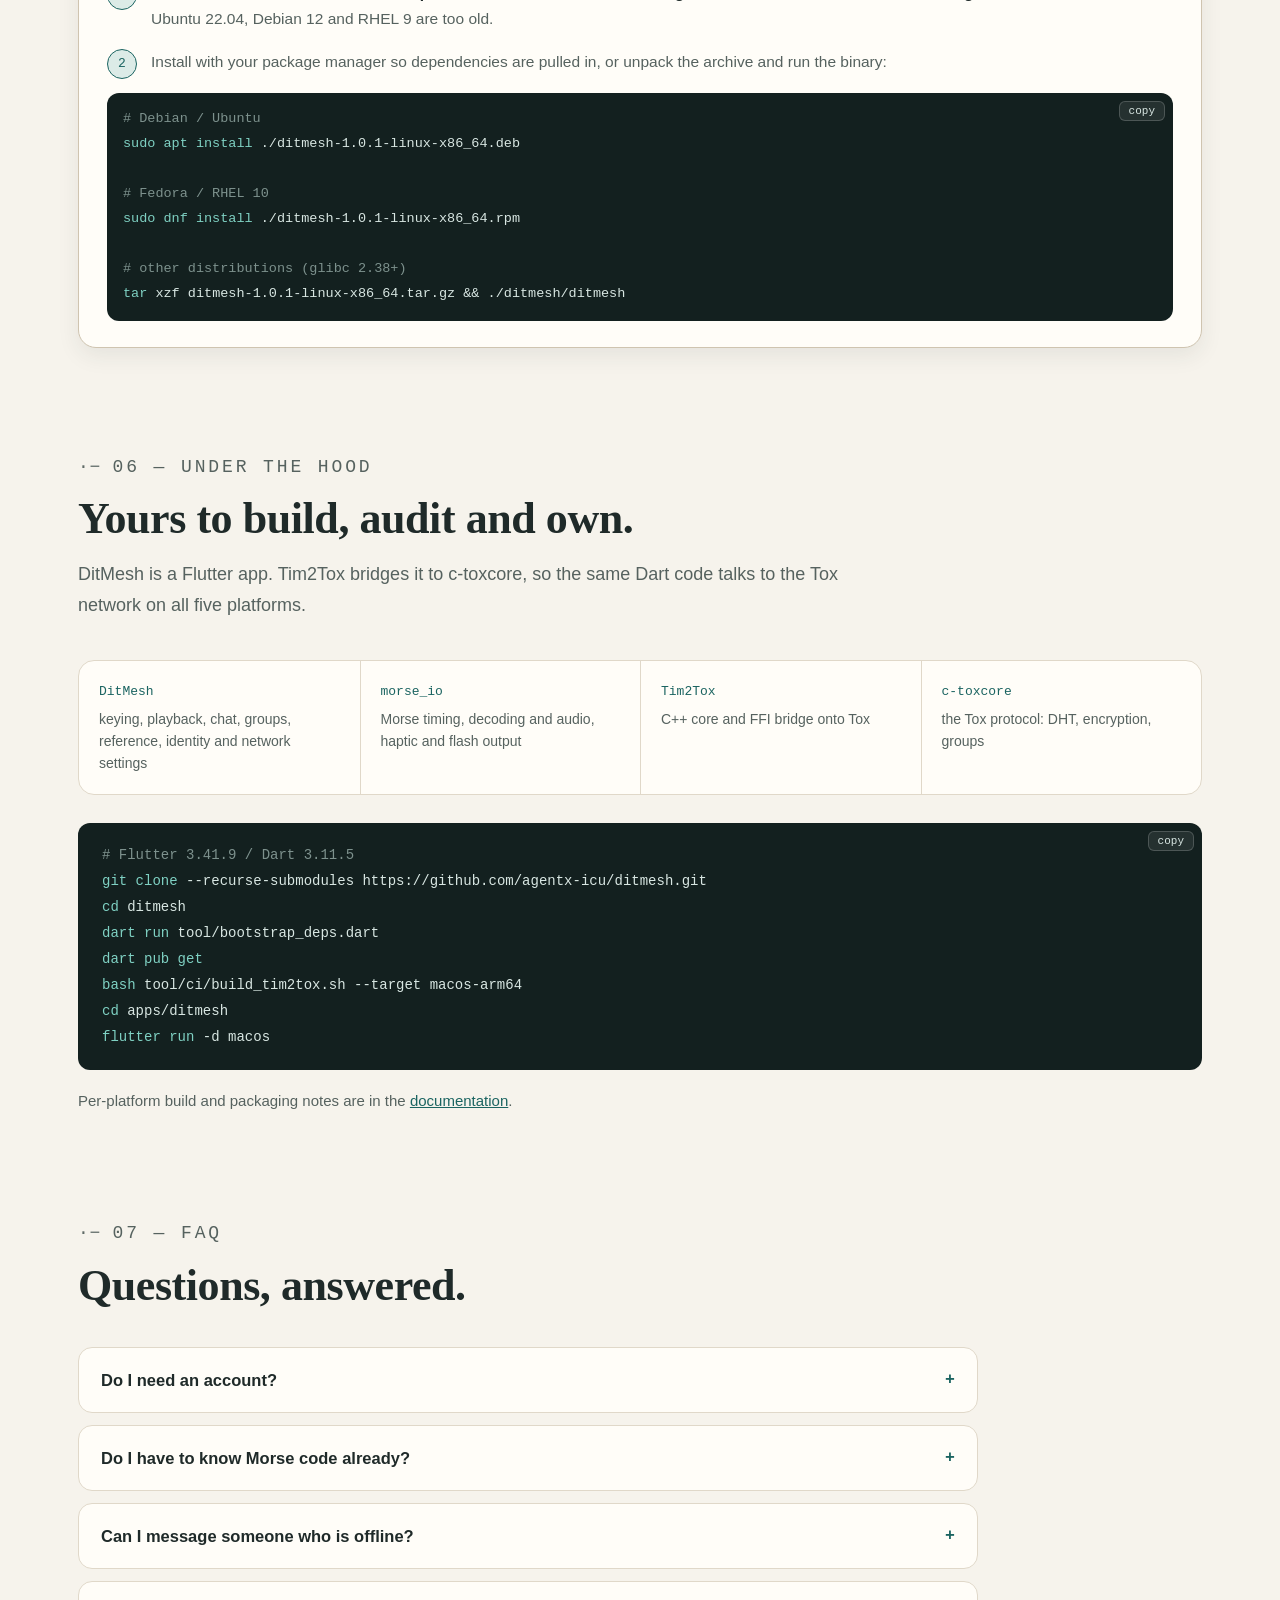
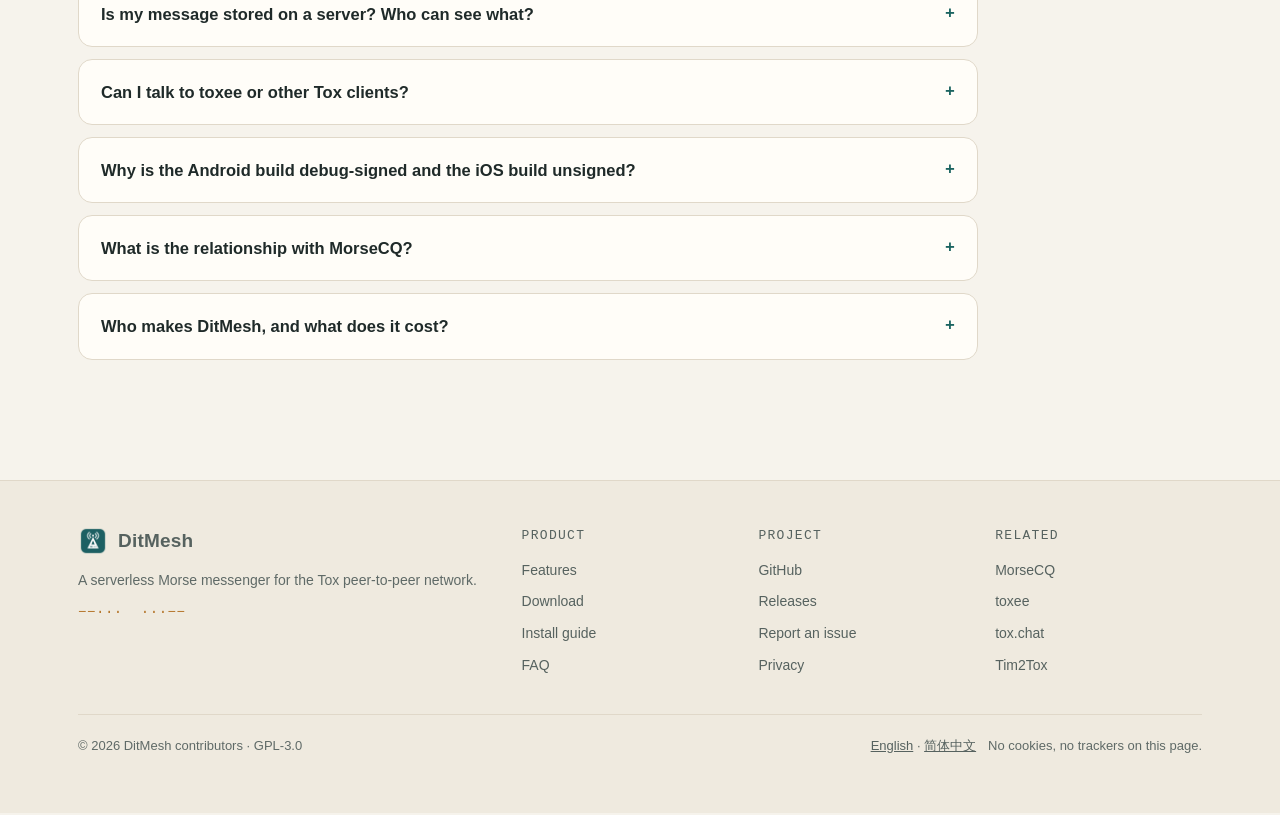
==== commit 9cdee7b1: "Redesign the DitMesh site after toxee-site Rebuild ditmesh.agentx.icu on the structure of toxee-site" ====
--- a/index.html
+++ b/index.html
@@ -4,139 +4,591 @@
 <meta charset="utf-8">
 <meta name="viewport" content="width=device-width, initial-scale=1">
 <title>DitMesh — Chat in Morse code</title>
-<meta name="description" content="DitMesh is a serverless Morse messenger over the Tox peer-to-peer network. Key private messages and group nets on every device.">
+<meta name="description" content="DitMesh is a free, open-source, serverless Morse messenger over the Tox peer-to-peer network. Key with a straight key or iambic paddles in private chats and group nets on Android, iOS, macOS, Linux and Windows.">
+<meta name="theme-color" content="#f6f3ec" media="(prefers-color-scheme: light)">
+<meta name="theme-color" content="#0e1a1a" media="(prefers-color-scheme: dark)">
 <link rel="canonical" href="https://ditmesh.agentx.icu/">
-<meta name="theme-color" content="#d38a3a">
+<link rel="alternate" hreflang="en" href="https://ditmesh.agentx.icu/en/">
+<link rel="alternate" hreflang="zh-Hans" href="https://ditmesh.agentx.icu/zh/">
+<link rel="alternate" hreflang="x-default" href="https://ditmesh.agentx.icu/">
+<link rel="icon" type="image/png" href="assets/img/favicon.png">
+<link rel="apple-touch-icon" href="assets/img/app_icon.png">
 <meta property="og:type" content="website">
+<meta property="og:url" content="https://ditmesh.agentx.icu/">
 <meta property="og:title" content="DitMesh — Chat in Morse code">
-<meta property="og:description" content="A serverless Morse messenger over the Tox peer-to-peer network.">
-<meta property="og:url" content="https://ditmesh.agentx.icu/">
+<meta property="og:description" content="A serverless Morse messenger over the Tox peer-to-peer network. No phone number, no account server, no text mode.">
+<meta property="og:image" content="https://ditmesh.agentx.icu/assets/img/en/og.jpg">
+<meta name="twitter:card" content="summary_large_image">
+<script>
+  // Pick the language before first paint so the page never flashes the wrong one.
+  (function () {
+    var l = document.documentElement.getAttribute("data-page-lang");
+    if (!l) {
+      try { l = localStorage.getItem("ditmesh-lang"); } catch (e) {}
+      var q = /[?&]lang=(en|zh)\b/.exec(location.search);
+      if (q) l = q[1];
+      if (l !== "en" && l !== "zh") l = /^zh\b/i.test(navigator.language || "") ? "zh" : "en";
+    }
+    document.documentElement.setAttribute("data-lang", l);
+    document.documentElement.lang = l === "zh" ? "zh-Hans" : "en";
+  })();
+</script>
 <link rel="stylesheet" href="assets/style.css">
-<script>
-(function () {
-  var m = /[?&]lang=(en|zh)\b/.exec(location.search), l = m && m[1];
-  try { l = l || localStorage.getItem('ditmesh-lang'); } catch (e) {}
-  if (!l) l = /^zh\b/i.test(navigator.language || '') ? 'zh' : 'en';
-  document.documentElement.setAttribute('data-lang', l);
-  document.documentElement.lang = l === 'zh' ? 'zh-CN' : 'en';
-})();
-</script>
 </head>
 <body>
+<a class="skip" href="#main"><span class="en">Skip to content</span><span class="zh">跳到正文</span></a>
+
+<!-- ====================================================== nav -->
 <header class="nav">
   <div class="wrap nav-in">
-    <a class="brand" href="#top"><span class="brand-mark">·−</span><span>DitMesh</span></a>
-    <nav class="nav-links">
+    <a class="brand" href="#top"><img src="assets/img/app_icon.png" alt="" width="30" height="30"><span>DitMesh</span></a>
+    <nav class="nav-links" aria-label="Sections">
       <a href="#features"><span class="en">Features</span><span class="zh">功能</span></a>
-      <a href="#how"><span class="en">How it works</span><span class="zh">工作方式</span></a>
+      <a href="#screens"><span class="en">Screens</span><span class="zh">界面</span></a>
       <a href="#download"><span class="en">Download</span><span class="zh">下载</span></a>
+      <a href="#install"><span class="en">Install</span><span class="zh">安装</span></a>
       <a href="#faq">FAQ</a>
     </nav>
     <div class="nav-act">
-      <button class="lang-btn" id="langBtn" type="button"><span class="en">中文</span><span class="zh">EN</span></button>
-      <a class="gh" href="https://github.com/agentx-icu/ditmesh" aria-label="DitMesh on GitHub">GitHub</a>
+      <button class="lang-toggle" id="langBtn" type="button" data-aria-en="切换到中文" data-aria-zh="Switch to English" aria-label="切换到中文"><span class="en">中文</span><span class="zh">EN</span></button>
+      <a class="gh" href="https://github.com/agentx-icu/ditmesh" rel="noopener" aria-label="DitMesh on GitHub">
+        <svg width="16" height="16" viewBox="0 0 16 16" fill="currentColor" aria-hidden="true"><path d="M8 0C3.58 0 0 3.58 0 8c0 3.54 2.29 6.53 5.47 7.59.4.07.55-.17.55-.38 0-.19-.01-.82-.01-1.49-2.01.37-2.53-.49-2.69-.94-.09-.23-.48-.94-.82-1.13-.28-.15-.68-.52-.01-.53.63-.01 1.08.58 1.23.82.72 1.21 1.87.87 2.33.66.07-.52.28-.87.51-1.07-1.78-.2-3.64-.89-3.64-3.95 0-.87.31-1.59.82-2.15-.08-.2-.36-1.02.08-2.12 0 0 .67-.21 2.2.82.64-.18 1.32-.27 2-.27s1.36.09 2 .27c1.53-1.04 2.2-.82 2.2-.82.44 1.1.16 1.92.08 2.12.51.56.82 1.27.82 2.15 0 3.07-1.87 3.75-3.65 3.95.29.25.54.73.54 1.48 0 1.07-.01 1.93-.01 2.2 0 .21.15.46.55.38A8.01 8.01 0 0 0 16 8c0-4.42-3.58-8-8-8z"/></svg>
+        <span>GitHub</span>
+      </a>
     </div>
   </div>
 </header>
 
-<main id="top">
-<section class="hero">
-  <div class="wrap hero-in">
+<main id="main">
+<!-- ====================================================== hero -->
+<section class="hero" id="top">
+  <div class="wrap hero-grid">
     <div class="hero-copy">
-      <p class="eyebrow mono">− · − · &nbsp; · − &nbsp; − − ·</p>
-      <h1><span class="en">Chat in Morse code.</span><span class="zh">用摩尔斯电码聊天。</span></h1>
-      <p class="lede"><span class="en">DitMesh is a serverless Morse messenger over the Tox peer-to-peer network. Key with a straight key or iambic paddle, by touch or physical keyboard, in direct conversations and group nets.</span><span class="zh">DitMesh 是基于 Tox 点对点网络的无服务器摩尔斯电码聊天工具。用触摸或实体键盘操作直键、双桨，在单聊和群组中发报。</span></p>
+      <p class="eyebrow mono" aria-hidden="true">−·−· −−·− &nbsp;−·· ·</p>
+      <h1><span class="en">Chat in<br><em>Morse code.</em></span><span class="zh">用<em>摩尔斯电码</em><br>聊天。</span></h1>
+      <p class="lead"><span class="en">DitMesh is a free, open-source Morse messenger on the Tox peer-to-peer network. Key with a straight key or iambic paddles, by touch or keyboard, in private chats and group nets. There is no server, no phone number and no text mode: every message is sent and heard as code.</span><span class="zh">DitMesh 是基于 Tox 点对点网络的免费开源摩尔斯电码聊天工具。用触摸或键盘操作直键、双桨，在单聊和群组网络中拍发。没有服务器，不要手机号，也没有文字模式：每条消息都以电码发出、以电码收听。</span></p>
       <div class="cta">
-        <a class="btn primary" href="#download"><span class="en">Download DitMesh</span><span class="zh">下载 DitMesh</span></a>
-        <a class="btn ghost" href="https://github.com/agentx-icu/ditmesh"><span class="en">Source on GitHub</span><span class="zh">GitHub 源码</span></a>
-      </div>
-      <ul class="pills">
-        <li><span class="en">Free &amp; open source · GPL-3.0</span><span class="zh">免费开源 · GPL-3.0</span></li>
-        <li><span class="en">No phone number or central registration</span><span class="zh">无需手机号或中心注册</span></li>
-        <li>Android · iOS · macOS · Linux · Windows</li>
-      </ul>
-    </div>
-    <div class="hero-art" aria-hidden="true">
-      <div class="signal-card">
-        <div class="signal-top"><span class="dot-live"></span><span>TOX / P2P</span><span class="mono">73</span></div>
-        <div class="signal-morse mono">− · − · &nbsp; · − &nbsp; − − · &nbsp; · · ·</div>
-        <div class="signal-caption"><span class="en">A private channel, carried peer to peer.</span><span class="zh">私密频道，点对点传输。</span></div>
-        <div class="signal-lines"><i></i><i></i><i></i><i></i></div>
-      </div>
-      <div class="key-card"><span class="key mono">· · · − − − · · ·</span><span class="en">direct · encrypted · yours</span><span class="zh">直连 · 加密 · 属于你</span></div>
-    </div>
-  </div>
-  <div class="wrap"><p class="status"><strong><span class="en">First stable release · v1.0.0</span><span class="zh">首个稳定版 · v1.0.0</span></strong><span class="en">Packages are available for five platforms. Android uses a debug key and iOS is unsigned for sideloading.</span><span class="zh">五个平台均有安装包。Android 使用 debug 签名，iOS 版本未签名，适合侧载。</span></p></div>
-</section>
-
-<section class="band">
-  <div class="wrap grid4">
-    <div class="hl"><div class="hl-k mono">· − · ·</div><h3><span class="en">Morse-only</span><span class="zh">只用 Morse</span></h3><p><span class="en">Key, listen, preview and correct. There is no ordinary text chat mode.</span><span class="zh">拍发、试听、预览、纠错，不提供普通文字聊天模式。</span></p></div>
-    <div class="hl"><div class="hl-k mono">− · − ·</div><h3><span class="en">Direct &amp; group</span><span class="zh">单聊与群组</span></h3><p><span class="en">Tox contacts, QR codes, group nets and note-to-self.</span><span class="zh">Tox 联系人、二维码、群组网络和发给自己的笔记。</span></p></div>
-    <div class="hl"><div class="hl-k mono">− − · −</div><h3><span class="en">Your identity</span><span class="zh">身份归你</span></h3><p><span class="en">Generated and backed up on your device. No account provider.</span><span class="zh">在设备本地生成和备份，不依赖账号服务。</span></p></div>
-    <div class="hl"><div class="hl-k mono">· − − ·</div><h3><span class="en">Five platforms</span><span class="zh">五大平台</span></h3><p><span class="en">Phone, tablet and desktop layouts with ten interface locales.</span><span class="zh">手机、平板、桌面布局，支持十种界面语言。</span></p></div>
-  </div>
-</section>
-
+        <a class="btn primary btn-dl" id="heroDl" href="#download">
+          <span class="row"><svg viewBox="0 0 24 24" aria-hidden="true"><path d="M12 3v12M7 10l5 5 5-5M5 21h14"/></svg><span class="hero-dl-label"><span class="en">Download DitMesh</span><span class="zh">下载 DitMesh</span></span></span>
+          <small class="hero-dl-sub">v1.0.1</small>
+        </a>
+        <a class="btn ghost" href="#features"><span class="en">Take the tour ↓</span><span class="zh">功能导览 ↓</span></a>
+      </div>
+      <p class="hero-alt">
+        <a href="#download"><span class="en">All platforms &amp; packages</span><span class="zh">全部平台与安装包</span></a> ·
+        <a href="https://github.com/agentx-icu/ditmesh" rel="noopener"><span class="en">Source code</span><span class="zh">源代码</span></a>
+      </p>
+      <a class="badge mono" data-release-link href="https://github.com/agentx-icu/ditmesh/releases/tag/v1.0.1"><b aria-hidden="true">●</b><span class="en">latest</span><span class="zh">最新版本</span> <span data-version>v1.0.1</span> · <span data-release-date>2026-10-11</span></a>
+    </div>
+    <div class="hero-shot">
+      <div class="frame desk">
+        <div class="bar" aria-hidden="true"><i></i><i></i><i></i><b>DitMesh</b></div>
+        <img data-shot="desktop/conversation.webp" src="assets/img/en/desktop/conversation.webp" width="1280" height="800"
+             data-alt-en="DitMesh on macOS: a Morse conversation with decoded text under each message and the straight-key pad"
+             data-alt-zh="DitMesh macOS 版：每条消息下方显示译文的摩尔斯对话，以及直键拍发区"
+             alt="DitMesh on macOS: a Morse conversation with decoded text under each message and the straight-key pad">
+      </div>
+      <div class="frame phone">
+        <img data-shot="ios/conversation.webp" src="assets/img/en/ios/conversation.webp" width="440" height="956"
+             data-alt-en="DitMesh on iPhone: the same conversation in the phone layout" data-alt-zh="DitMesh iPhone 版：手机布局下的同一段对话"
+             alt="DitMesh on iPhone: the same conversation in the phone layout">
+      </div>
+    </div>
+  </div>
+  <div class="tape" aria-hidden="true"><div class="tape-in mono" id="tape">−·−· −−·− &nbsp; −·−· −−·− &nbsp; −·· · &nbsp; −·· ·· − −− · ··· ···· &nbsp; −·−</div></div>
+  <div class="stats">
+    <div class="wrap stats-in">
+      <div class="stat"><div class="n">0</div><div class="l"><span class="en">chat or push servers</span><span class="zh">聊天或推送服务器</span></div></div>
+      <div class="stat"><div class="n">0</div><div class="l"><span class="en">phone numbers or e-mails needed</span><span class="zh">所需的手机号或邮箱</span></div></div>
+      <div class="stat"><div class="n mono">·−</div><div class="l"><span class="en">Morse in, Morse out: no text mode</span><span class="zh">只用电码收发，没有文字模式</span></div></div>
+      <div class="stat"><div class="n">5</div><div class="l"><span class="en">platforms, phone to desktop</span><span class="zh">平台，从手机到桌面</span></div></div>
+      <div class="stat"><div class="n">10</div><div class="l"><span class="en">interface languages</span><span class="zh">种界面语言</span></div></div>
+    </div>
+  </div>
+</section>
+
+<!-- ====================================================== why -->
+<section id="why" class="sec">
+  <div class="wrap">
+    <div class="sec-head">
+      <p class="kicker"><span class="en">01 — why DitMesh</span><span class="zh">01 — 为什么是 DitMesh</span></p>
+      <h2><span class="en">A real Morse contact, carried peer to peer.</span><span class="zh">真正的摩尔斯通联，点对点传递。</span></h2>
+      <p><span class="en">Most chat apps let you type. DitMesh asks you to key. It is built for people who want to send and hear the code, with nothing in the middle.</span><span class="zh">大多数聊天应用让你打字，DitMesh 请你拍发。它为想要真正发报、收听电码的人打造，中间没有任何服务器。</span></p>
+    </div>
+    <div class="grid3">
+      <div class="card">
+        <span class="tag mono">· − · ·</span>
+        <div class="ic"><svg viewBox="0 0 24 24"><rect x="3" y="14" width="18" height="5" rx="1.5"/><path d="M7 14l3-6h7"/><circle cx="17" cy="8" r="1.8"/></svg></div>
+        <h3><span class="en">Morse-only by design</span><span class="zh">只用电码，是设计初衷</span></h3>
+        <p><span class="en">Key, preview, pre-listen and correct. The decoded draft is read-only, so the code you send is the code you keyed. There is no ordinary text-chat mode.</span><span class="zh">拍发、预览、试听、纠错。解码后的草稿只读，你发出去的就是你拍下的电码。不提供普通文字聊天模式。</span></p>
+      </div>
+      <div class="card">
+        <span class="tag mono">TOX</span>
+        <div class="ic"><svg viewBox="0 0 24 24"><circle cx="5" cy="7" r="2.2"/><circle cx="19" cy="6" r="2.2"/><circle cx="12" cy="19" r="2.2"/><path d="M7 8l4 9M17.2 7.4L13.4 17M7.2 7h9.6"/></svg></div>
+        <h3><span class="en">No server in the middle</span><span class="zh">中间没有服务器</span></h3>
+        <p><span class="en">Messages travel end-to-end encrypted over Tox. There is no messaging or push server, and no developer server stores undelivered messages.</span><span class="zh">消息经 Tox 端到端加密传输。没有聊天或推送服务器，也没有开发者服务器替你保存未送达的消息。</span></p>
+      </div>
+      <div class="card">
+        <span class="tag mono">ID</span>
+        <div class="ic"><svg viewBox="0 0 24 24"><rect x="5" y="10" width="14" height="10" rx="2"/><path d="M8 10V7a4 4 0 0 1 8 0v3"/><circle cx="12" cy="15" r="1.6"/></svg></div>
+        <h3><span class="en">An identity that lives on your device</span><span class="zh">身份只在你的设备上</span></h3>
+        <p><span class="en">Your Tox identity is generated locally and can be protected with a password. Share it as a Tox ID or QR code; back it up with an encrypted export.</span><span class="zh">Tox 身份在本地生成，可用密码保护。以 Tox ID 或二维码分享，用加密导出做备份。</span></p>
+      </div>
+    </div>
+  </div>
+</section>
+
+<!-- ====================================================== features -->
 <section id="features" class="sec">
-<div class="wrap">
-<h2 class="sec-h"><span class="en">Everything for a real Morse conversation</span><span class="zh">一次真正的摩尔斯通联，所需的一切</span></h2>
-<p class="sec-sub"><span class="en">A focused messenger for people who want to send and hear the code, not type around it.</span><span class="zh">为想要真正拍发和收听电码的人打造，而不是绕开电码打字。</span></p>
-<div class="feature-grid">
-<article class="feature"><div class="feature-icon">⌁</div><h3><span class="en">Key by hand</span><span class="zh">亲手拍发</span></h3><p><span class="en">Use a touch or physical straight key, iambic paddle or desktop keyboard. Drafts keep the real mark and gap timing.</span><span class="zh">支持触摸或实体直键、双桨和桌面键盘。草稿会保留真实的点划与间隔时序。</span></p></article>
-<article class="feature"><div class="feature-icon">◌</div><h3><span class="en">Listen your way</span><span class="zh">按你的方式收听</span></h3><p><span class="en">Pause, repeat a word range, reveal after listening and choose original rhythm or your own speed and Farnsworth spacing.</span><span class="zh">暂停、重复词段、先听后揭晓，可选原始节奏或自定义速度与 Farnsworth 间距。</span></p></article>
-<article class="feature"><div class="feature-icon">◎</div><h3><span class="en">Stay in control</span><span class="zh">掌控消息</span></h3><p><span class="en">Search history, bookmark, cancel queued sends and retry failures without duplicate bubbles.</span><span class="zh">搜索历史、添加书签、取消排队消息，失败重试也不会重复生成气泡。</span></p></article>
-<article class="feature"><div class="feature-icon">✦</div><h3><span class="en">Private by design</span><span class="zh">为隐私而生</span></h3><p><span class="en">Encrypted peer-to-peer transport, local notifications and blocked peers. No chat or push server.</span><span class="zh">加密点对点传输、本地通知和联系人屏蔽，没有聊天或推送服务器。</span></p></article>
-<article class="feature"><div class="feature-icon">⌘</div><h3><span class="en">Reference built in</span><span class="zh">内置参考</span></h3><p><span class="en">Alphabet, prosigns, Q-codes, translator, Chinese telegraph-code interpretation and key bindings.</span><span class="zh">字母、程序信号、Q 简语、译码器、中文电报码解读和按键配置。</span></p></article>
-<article class="feature"><div class="feature-icon">↗</div><h3><span class="en">Interoperable</span><span class="zh">互通</span></h3><p><span class="en">Talk to DitMesh users and compatible Tox clients such as <a href="https://github.com/agentx-icu/toxee">toxee</a>.</span><span class="zh">可与 DitMesh 用户及 <a href="https://github.com/agentx-icu/toxee">toxee</a> 等兼容 Tox 客户端聊天。</span></p></article>
-</div>
-</div>
-</section>
-
-<section id="how" class="sec alt">
-<div class="wrap narrow">
-<h2 class="sec-h"><span class="en">How a message travels</span><span class="zh">一条消息如何传递</span></h2>
-<ol class="flow">
-<li><span class="n mono">1</span><div><h3><span class="en">You key it</span><span class="zh">你拍发</span></h3><p><span class="en">Tap, squeeze or press. DitMesh decodes your marks while keeping their rhythm.</span><span class="zh">点按、按压或敲击。DitMesh 在保留节奏的同时解码你的拍发。</span></p></div></li>
-<li><span class="n mono">2</span><div><h3><span class="en">Tox carries it</span><span class="zh">Tox 传输</span></h3><p><span class="en">Plain text and timing travel end-to-end encrypted between reachable peers.</span><span class="zh">文字与时序经端到端加密，在可达的对等设备之间传输。</span></p></div></li>
-<li><span class="n mono">3</span><div><h3><span class="en">They hear it</span><span class="zh">对方收听</span></h3><p><span class="en">Their player follows their preferred speed, spacing and audio or haptic output.</span><span class="zh">对方播放器按其设定的速度、间距和音频/触觉方式播放。</span></p></div></li>
-</ol>
-</div>
-</section>
-
+  <div class="wrap">
+    <div class="sec-head">
+      <p class="kicker"><span class="en">02 — what it does</span><span class="zh">02 — 功能详解</span></p>
+      <h2><span class="en">Everything for a real Morse conversation.</span><span class="zh">一次真正的摩尔斯通联，所需的一切。</span></h2>
+      <p><span class="en">Chat, Groups, Reference and Me: four destinations, the same on phone, tablet and desktop.</span><span class="zh">聊天、群组、参考、我的：四个入口，在手机、平板和桌面上保持一致。</span></p>
+    </div>
+
+    <!-- keying -->
+    <div class="feat">
+      <div class="feat-copy">
+        <p class="kicker"><span class="en">keying</span><span class="zh">拍发</span></p>
+        <h3><span class="en">Key by hand, keep the rhythm.</span><span class="zh">亲手拍发，保留节奏。</span></h3>
+        <p><span class="en">Use the on-screen pad or a physical key. DitMesh decodes your marks as you go and records their real timing, so a friend on DitMesh can replay your fist, not a machine's.</span><span class="zh">用屏幕按键或实体按键拍发。DitMesh 边拍边解码，并记录真实时序，对方用 DitMesh 收听时听到的是你的手法，而不是机器合成。</span></p>
+        <ul class="ticks">
+          <li><span class="en"><b>Straight key &amp; iambic paddles</b>: by touch, keyboard or configurable device key bindings.</span><span class="zh"><b>直键与双桨</b>：支持触摸、键盘及可自定义的设备按键映射。</span></li>
+          <li><span class="en"><b>Preview before sending</b>: Morse preview, pre-listen, correction and a byte counter.</span><span class="zh"><b>发送前预览</b>：电码预览、试听、纠错，以及剩余字节提示。</span></li>
+          <li><span class="en"><b>Real timing kept</b>: drafts, history, offline sends and selected backup components preserve mark and gap timing.</span><span class="zh"><b>保留真实时序</b>：草稿、历史、离线发送和所选备份内容都会保留点划与间隔时序。</span></li>
+          <li><span class="en"><b>A guided first contact</b>: a dismissible guide opens note-to-self for real keying and listening.</span><span class="zh"><b>新手引导</b>：可关闭的引导会打开“发给自己”，让你先实际拍发和收听。</span></li>
+        </ul>
+      </div>
+      <div class="frame">
+        <div class="bar" aria-hidden="true"><i></i><i></i><i></i><b><span class="en">chat — Alex Chen</span><span class="zh">聊天 — Alex Chen</span></b></div>
+        <img data-shot="desktop/conversation.webp" src="assets/img/en/desktop/conversation.webp" width="1280" height="800" loading="lazy"
+             data-alt-en="DitMesh desktop: a direct Morse conversation with the straight key pad" data-alt-zh="DitMesh 桌面端：带直键拍发区的单聊摩尔斯对话"
+             alt="DitMesh desktop: a direct Morse conversation with the straight key pad">
+      </div>
+    </div>
+
+    <!-- listening -->
+    <div class="feat flip">
+      <div class="phone-duo">
+        <div class="frame phone-f"><img data-shot="ios/conversation.webp" src="assets/img/en/ios/conversation.webp" width="440" height="956" loading="lazy"
+             data-alt-en="DitMesh on iPhone: messages with play controls" data-alt-zh="DitMesh iPhone 版：带播放按钮的消息" alt="DitMesh on iPhone: messages with play controls"></div>
+        <div class="frame phone-f"><img data-shot="ios/listen.webp" src="assets/img/en/ios/listen.webp" width="440" height="956" loading="lazy"
+             data-alt-en="DitMesh on iPhone: the Listen screen decoding a Morse tone" data-alt-zh="DitMesh iPhone 版：解码摩尔斯音调的收听界面" alt="DitMesh on iPhone: the Listen screen decoding a Morse tone"></div>
+      </div>
+      <div class="feat-copy">
+        <p class="kicker"><span class="en">listening</span><span class="zh">收听</span></p>
+        <h3><span class="en">Hear it your way, at your speed.</span><span class="zh">按你的方式，用你的速度收听。</span></h3>
+        <p><span class="en">Every message has a player. Choose the sender's original rhythm or your own speed and Farnsworth spacing, and listen before you look.</span><span class="zh">每条消息都带播放器。可选发送方的原始节奏，或你自己的速度与 Farnsworth 间距，先听后看。</span></p>
+        <ul class="ticks">
+          <li><span class="en"><b>Word-level control</b>: pause, resume, jump between words, repeat or loop a range, with the current word highlighted.</span><span class="zh"><b>逐词控制</b>：暂停、继续、按词跳转、重复或循环一段，当前词高亮。</span></li>
+          <li><span class="en"><b>Listen first, reveal later</b>: listen-only and copy exercises keep the text hidden until you choose.</span><span class="zh"><b>先听后揭晓</b>：纯收听与抄收练习会隐藏文字，直到你主动揭晓。</span></li>
+          <li><span class="en"><b>Audio, haptic or flash</b>, with listening preferences saved per conversation.</span><span class="zh"><b>声音、振动或闪光</b>输出，收听偏好按会话保存。</span></li>
+          <li><span class="en"><b>Decode a real signal</b>: the Listen screen decodes Morse tones from the microphone, locally.</span><span class="zh"><b>解码真实信号</b>：收听界面可通过麦克风在本地解码摩尔斯音调。</span></li>
+        </ul>
+      </div>
+    </div>
+
+    <!-- groups -->
+    <div class="feat">
+      <div class="feat-copy">
+        <p class="kicker"><span class="en">group nets</span><span class="zh">群组网络</span></p>
+        <h3><span class="en">Run a net without a net server.</span><span class="zh">没有服务器的群组网络。</span></h3>
+        <p><span class="en">Groups are hosted by their members over Tox. Create one, invite friends or join with a group ID. DitMesh rejoins your groups after a restart, and group messages use the same Morse composer.</span><span class="zh">群组由成员通过 Tox 共同承载。可以创建、邀请好友或凭群 ID 加入；DitMesh 重启后会自动重新加入，群消息使用同一个摩尔斯拍发器。</span></p>
+        <ul class="ticks">
+          <li><span class="en"><b>Member management</b>: invite, manage members and practise together.</span><span class="zh"><b>成员管理</b>：邀请、管理成员，一起练习。</span></li>
+          <li><span class="en"><b>Honest receipts</b>: queued, sent and delivered mean exactly that. A group receipt confirms at least one member, not that everyone listened.</span><span class="zh"><b>如实的回执</b>：排队、已发送、已送达各有明确含义。群回执只代表至少一名成员收到，不代表所有人都听过。</span></li>
+          <li><span class="en"><b>Search &amp; bookmarks</b>: search history, filter, jump to a result and bookmark messages.</span><span class="zh"><b>搜索与书签</b>：搜索历史、筛选、跳转到结果、为消息加书签。</span></li>
+        </ul>
+      </div>
+      <div class="duo">
+        <div class="frame">
+          <div class="bar" aria-hidden="true"><i></i><i></i><i></i><b>Weekend Net</b></div>
+          <img data-shot="desktop/group_conversation.webp" src="assets/img/en/desktop/group_conversation.webp" width="1280" height="800" loading="lazy"
+               data-alt-en="DitMesh desktop: a group net with several members keying" data-alt-zh="DitMesh 桌面端：多名成员拍发的群组网络" alt="DitMesh desktop: a group net with several members keying">
+        </div>
+        <div class="frame">
+          <div class="bar" aria-hidden="true"><i></i><i></i><i></i><b>iPad</b></div>
+          <img data-shot="ipad/group_conversation.webp" src="assets/img/en/ipad/group_conversation.webp" width="774" height="1032" loading="lazy"
+               data-alt-en="DitMesh on iPad: a group net in the split layout" data-alt-zh="DitMesh iPad 版：分栏布局中的群组网络" alt="DitMesh on iPad: a group net in the split layout">
+        </div>
+      </div>
+    </div>
+
+    <!-- reference -->
+    <div class="feat flip">
+      <div class="duo">
+        <div class="frame">
+          <div class="bar" aria-hidden="true"><i></i><i></i><i></i><b><span class="en">reference</span><span class="zh">参考</span></b></div>
+          <img data-shot="desktop/reference.webp" src="assets/img/en/desktop/reference.webp" width="1280" height="800" loading="lazy"
+               data-alt-en="DitMesh desktop: the Morse reference with alphabet, prosigns and Q-codes" data-alt-zh="DitMesh 桌面端：包含字母、程序信号与 Q 简语的摩尔斯参考" alt="DitMesh desktop: the Morse reference with alphabet, prosigns and Q-codes">
+        </div>
+        <div class="frame">
+          <div class="bar" aria-hidden="true"><i></i><i></i><i></i><b><span class="en">translator</span><span class="zh">翻译器</span></b></div>
+          <img data-shot="desktop/translator.webp" src="assets/img/en/desktop/translator.webp" width="1280" height="800" loading="lazy"
+               data-alt-en="DitMesh desktop: the translator turning text into Morse" data-alt-zh="DitMesh 桌面端：把文字转成电码的翻译器" alt="DitMesh desktop: the translator turning text into Morse">
+        </div>
+      </div>
+      <div class="feat-copy">
+        <p class="kicker"><span class="en">reference</span><span class="zh">参考</span></p>
+        <h3><span class="en">The code book is built in.</span><span class="zh">电码手册，就在应用里。</span></h3>
+        <p><span class="en">Tap any card to hear it. Look up a prosign mid-QSO, translate in both directions, or check how a Chinese telegraph code reads.</span><span class="zh">点按任意卡片即可试听。通联中随时查程序信号、双向翻译，或查看中文电报码的含义。</span></p>
+        <ul class="ticks">
+          <li><span class="en"><b>Alphabet, punctuation, prosigns, Q-codes and CW abbreviations</b>, searchable.</span><span class="zh"><b>字母、标点、程序信号、Q 简语与 CW 缩语</b>，均可搜索。</span></li>
+          <li><span class="en"><b>Translator</b>: text to Morse, Morse to text, and keying practice.</span><span class="zh"><b>翻译器</b>：文字转电码、电码转文字，以及拍发练习。</span></li>
+          <li><span class="en"><b>Chinese telegraph code</b> interpretation for four-digit groups.</span><span class="zh"><b>中文电报码</b>：解读四位数字码组。</span></li>
+        </ul>
+      </div>
+    </div>
+
+    <!-- identity -->
+    <div class="feat">
+      <div class="feat-copy">
+        <p class="kicker"><span class="en">identity &amp; backup</span><span class="zh">身份与备份</span></p>
+        <h3><span class="en">Your keys stay with you.</span><span class="zh">密钥只在你手里。</span></h3>
+        <p><span class="en">Without an account server there is no “forgot password” link. DitMesh walks you through a backup the moment you create an identity, and gives you the tools to move it.</span><span class="zh">没有账号服务器，也就没有“找回密码”。创建身份后，DitMesh 会立即引导你备份，并提供迁移身份的工具。</span></p>
+        <ul class="ticks">
+          <li><span class="en"><b>Password-protected identity</b> and an encrypted export you can preview and restore selectively.</span><span class="zh"><b>密码保护的身份</b>，以及可预览、可选择性恢复的加密导出。</span></li>
+          <li><span class="en"><b>Bring your Tox profile</b>: import an existing Tox profile or restore a DitMesh backup.</span><span class="zh"><b>沿用 Tox 资料</b>：导入已有的 Tox 资料，或恢复 DitMesh 备份。</span></li>
+          <li><span class="en"><b>Contacts you approve</b>: Tox ID and QR contacts, friend requests and blocked peers.</span><span class="zh"><b>由你决定的联系人</b>：Tox ID 与二维码添加、好友申请、屏蔽联系人。</span></li>
+        </ul>
+      </div>
+      <div class="phone-duo">
+        <div class="frame phone-f"><img data-shot="ios/backup_wizard.webp" src="assets/img/en/ios/backup_wizard.webp" width="440" height="956" loading="lazy"
+             data-alt-en="DitMesh on iPhone: the backup wizard after creating an identity" data-alt-zh="DitMesh iPhone 版：创建身份后的备份向导" alt="DitMesh on iPhone: the backup wizard after creating an identity"></div>
+        <div class="frame phone-f"><img data-shot="ios/me.webp" src="assets/img/en/ios/me.webp" width="440" height="956" loading="lazy"
+             data-alt-en="DitMesh on iPhone: the Me page with Tox ID, password and backup options" data-alt-zh="DitMesh iPhone 版：显示 Tox ID、密码与备份选项的“我的”页面" alt="DitMesh on iPhone: the Me page with Tox ID, password and backup options"></div>
+      </div>
+    </div>
+
+    <!-- network -->
+    <div class="feat flip">
+      <div class="frame">
+        <div class="bar" aria-hidden="true"><i></i><i></i><i></i><b><span class="en">network &amp; bootstrap</span><span class="zh">网络与引导节点</span></b></div>
+        <img data-shot="desktop/network_bootstrap.webp" src="assets/img/en/desktop/network_bootstrap.webp" width="1280" height="800" loading="lazy"
+             data-alt-en="DitMesh desktop: network settings with automatic, manual and LAN host modes" data-alt-zh="DitMesh 桌面端：自动、手动与局域网主机模式的网络设置" alt="DitMesh desktop: network settings with automatic, manual and LAN host modes">
+      </div>
+      <div class="feat-copy">
+        <p class="kicker"><span class="en">network</span><span class="zh">网络</span></p>
+        <h3><span class="en">On the open Tox network, or only on your LAN.</span><span class="zh">既能连公共 Tox 网络，也能只在局域网里用。</span></h3>
+        <p><span class="en">Bootstrap nodes help peers find each other; they cannot read your messages. You choose which nodes DitMesh uses, even before unlocking an identity.</span><span class="zh">引导节点只帮助双方互相找到，无法读取消息。使用哪些节点由你决定，解锁身份之前也能设置。</span></p>
+        <ul class="ticks">
+          <li><span class="en"><b>Automatic</b>: built-in seeds (IPv4 and IPv6), refreshed from the official Tox node list in the background.</span><span class="zh"><b>自动</b>：内置种子节点（IPv4 与 IPv6），后台刷新官方 Tox 节点列表。</span></li>
+          <li><span class="en"><b>Manual</b>: enter a node's host, port and key, and test it before you apply it.</span><span class="zh"><b>手动</b>：填写节点地址、端口和公钥，应用前先测试连通性。</span></li>
+          <li><span class="en"><b>LAN host</b>: a desktop can host a node so phones and tablets on the same network can chat without the internet.</span><span class="zh"><b>局域网主机</b>：桌面端可托管节点，同一网络中的手机和平板无需互联网也能聊天。</span></li>
+        </ul>
+      </div>
+    </div>
+
+    <!-- more -->
+    <div class="grid4">
+      <div class="card mini"><h3><span class="en">Ten languages</span><span class="zh">十种语言</span></h3><p><span class="en">English, 简体中文, 繁體中文, 日本語, 한국어, Deutsch, Français, Español, Português and Русский.</span><span class="zh">English、简体中文、繁體中文、日本語、한국어、Deutsch、Français、Español、Português、Русский。</span></p></div>
+      <div class="card mini"><h3><span class="en">Five styles</span><span class="zh">五种风格</span></h3><p><span class="en">Classic Brass, Modern Calm, Night Radio, Paper Handbook and Fresh Cartoon, each in light, dark or system brightness.</span><span class="zh">经典黄铜、现代静谧、夜间电台、纸质手册、清新卡通，均可选浅色、深色或跟随系统。</span></p></div>
+      <div class="card mini"><h3><span class="en">Interoperable</span><span class="zh">跨客户端互通</span></h3><p><span class="en">Chat with Tox clients such as <a href="https://toxee.agentx.icu">toxee</a>. They receive ordinary text; original rhythm is shared between DitMesh clients.</span><span class="zh">可与 <a href="https://toxee.agentx.icu">toxee</a> 等 Tox 客户端聊天。对方收到普通文字；原始节奏仅在 DitMesh 客户端之间传递。</span></p></div>
+      <div class="card mini"><h3><span class="en">Desktop-native</span><span class="zh">桌面原生体验</span></h3><p><span class="en">Responsive panes, remembered window size, tray icon, unread badge and local notifications.</span><span class="zh">自适应分栏、记住窗口尺寸、托盘图标、未读角标和本地通知。</span></p></div>
+    </div>
+  </div>
+</section>
+
+<!-- ====================================================== screens -->
+<section id="screens" class="sec">
+  <div class="wrap">
+    <div class="sec-head">
+      <p class="kicker"><span class="en">03 — every screen</span><span class="zh">03 — 每一块屏幕</span></p>
+      <h2><span class="en">One app, from phone to desktop.</span><span class="zh">一个应用，从手机到桌面。</span></h2>
+      <p><span class="en">Real captures from the app with demo data. Desktop and tablet use a side-by-side layout; phones get a focused one-handed layout.</span><span class="zh">均为应用真实截图（演示数据）。桌面与平板为分栏布局，手机为专注的单手布局。</span></p>
+    </div>
+    <div class="tabs" role="tablist" aria-label="Platform">
+      <button class="tab" role="tab" aria-selected="true" aria-controls="g-desktop" id="t-desktop" data-key="desktop" type="button"><span class="en">Desktop</span><span class="zh">桌面</span></button>
+      <button class="tab" role="tab" aria-selected="false" aria-controls="g-ipad" id="t-ipad" data-key="ipad" tabindex="-1" type="button">iPad</button>
+      <button class="tab" role="tab" aria-selected="false" aria-controls="g-ios" id="t-ios" data-key="ios" tabindex="-1" type="button">iPhone</button>
+      <button class="tab" role="tab" aria-selected="false" aria-controls="g-android" id="t-android" data-key="android" tabindex="-1" type="button">Android</button>
+    </div>
+    <div class="gallery desktop" id="g-desktop" role="tabpanel" tabindex="0" aria-labelledby="t-desktop">
+      <figure><div class="frame"><img data-shot="desktop/chat_list.webp" src="assets/img/en/desktop/chat_list.webp" width="1280" height="800" loading="lazy" alt=""></div><figcaption><span class="en">chats</span><span class="zh">会话列表</span></figcaption></figure>
+      <figure><div class="frame"><img data-shot="desktop/contacts.webp" src="assets/img/en/desktop/contacts.webp" width="1280" height="800" loading="lazy" alt=""></div><figcaption><span class="en">contacts &amp; requests</span><span class="zh">联系人与好友申请</span></figcaption></figure>
+      <figure><div class="frame"><img data-shot="desktop/listen.webp" src="assets/img/en/desktop/listen.webp" width="1280" height="800" loading="lazy" alt=""></div><figcaption><span class="en">listen &amp; decode</span><span class="zh">收听与解码</span></figcaption></figure>
+      <figure><div class="frame"><img data-shot="desktop/me.webp" src="assets/img/en/desktop/me.webp" width="1280" height="800" loading="lazy" alt=""></div><figcaption><span class="en">me &amp; settings</span><span class="zh">我的与设置</span></figcaption></figure>
+    </div>
+    <div class="gallery ipad" id="g-ipad" role="tabpanel" tabindex="0" aria-labelledby="t-ipad" hidden>
+      <figure><div class="frame"><img data-shot="ipad/conversation.webp" src="assets/img/en/ipad/conversation.webp" width="774" height="1032" loading="lazy" alt=""></div><figcaption><span class="en">direct chat</span><span class="zh">单聊</span></figcaption></figure>
+      <figure><div class="frame"><img data-shot="ipad/reference.webp" src="assets/img/en/ipad/reference.webp" width="774" height="1032" loading="lazy" alt=""></div><figcaption><span class="en">reference</span><span class="zh">参考</span></figcaption></figure>
+      <figure><div class="frame"><img data-shot="ipad/listen.webp" src="assets/img/en/ipad/listen.webp" width="774" height="1032" loading="lazy" alt=""></div><figcaption><span class="en">listen</span><span class="zh">收听</span></figcaption></figure>
+    </div>
+    <div class="gallery phone" id="g-ios" role="tabpanel" tabindex="0" aria-labelledby="t-ios" hidden>
+      <figure><div class="frame"><img data-shot="ios/welcome.webp" src="assets/img/en/ios/welcome.webp" width="440" height="956" loading="lazy" alt=""></div><figcaption><span class="en">welcome</span><span class="zh">欢迎</span></figcaption></figure>
+      <figure><div class="frame"><img data-shot="ios/chat_list.webp" src="assets/img/en/ios/chat_list.webp" width="440" height="956" loading="lazy" alt=""></div><figcaption><span class="en">chats</span><span class="zh">会话</span></figcaption></figure>
+      <figure><div class="frame"><img data-shot="ios/group_conversation.webp" src="assets/img/en/ios/group_conversation.webp" width="440" height="956" loading="lazy" alt=""></div><figcaption><span class="en">group net</span><span class="zh">群组</span></figcaption></figure>
+      <figure><div class="frame"><img data-shot="ios/reference.webp" src="assets/img/en/ios/reference.webp" width="440" height="956" loading="lazy" alt=""></div><figcaption><span class="en">reference</span><span class="zh">参考</span></figcaption></figure>
+      <figure><div class="frame"><img data-shot="ios/translator.webp" src="assets/img/en/ios/translator.webp" width="440" height="956" loading="lazy" alt=""></div><figcaption><span class="en">translator</span><span class="zh">翻译器</span></figcaption></figure>
+    </div>
+    <div class="gallery phone" id="g-android" role="tabpanel" tabindex="0" aria-labelledby="t-android" hidden>
+      <figure><div class="frame"><img data-shot="android/conversation.webp" src="assets/img/en/android/conversation.webp" width="412" height="916" loading="lazy" alt=""></div><figcaption><span class="en">direct chat</span><span class="zh">单聊</span></figcaption></figure>
+      <figure><div class="frame"><img data-shot="android/group_conversation.webp" src="assets/img/en/android/group_conversation.webp" width="412" height="916" loading="lazy" alt=""></div><figcaption><span class="en">group net</span><span class="zh">群组</span></figcaption></figure>
+      <figure><div class="frame"><img data-shot="android/reference.webp" src="assets/img/en/android/reference.webp" width="412" height="916" loading="lazy" alt=""></div><figcaption><span class="en">reference</span><span class="zh">参考</span></figcaption></figure>
+      <figure><div class="frame"><img data-shot="android/translator.webp" src="assets/img/en/android/translator.webp" width="412" height="916" loading="lazy" alt=""></div><figcaption><span class="en">translator</span><span class="zh">翻译器</span></figcaption></figure>
+      <figure><div class="frame"><img data-shot="android/me.webp" src="assets/img/en/android/me.webp" width="412" height="916" loading="lazy" alt=""></div><figcaption><span class="en">me</span><span class="zh">我的</span></figcaption></figure>
+    </div>
+  </div>
+</section>
+
+<!-- ====================================================== download -->
 <section id="download" class="sec">
-<div class="wrap">
-<h2 class="sec-h"><span class="en">Download</span><span class="zh">下载</span></h2>
-<p class="sec-sub"><span class="en">Latest release:</span><span class="zh">最新版本：</span> <a id="relLink" href="https://github.com/agentx-icu/ditmesh/releases/tag/v1.0.0"><b id="relName">v1.0.0</b></a> <span id="relDate" class="muted">10 Oct 2026</span> · <a id="sumsLink" href="https://github.com/agentx-icu/ditmesh/releases/download/v1.0.0/SHA256SUMS">SHA256SUMS</a></p>
-<div class="dl-grid">
-<div class="dl"><h3>macOS</h3><p class="req"><span class="en">Apple silicon</span><span class="zh">Apple 芯片</span></p><a class="btn primary" data-asset="macos-arm64.pkg" href="https://github.com/agentx-icu/ditmesh/releases/download/v1.0.0/ditmesh-1.0.0-macos-arm64.pkg">.pkg</a><a class="alt-link" data-asset="macos-arm64.zip" href="https://github.com/agentx-icu/ditmesh/releases/download/v1.0.0/ditmesh-1.0.0-macos-arm64.zip">.zip</a><p class="note"><span class="en">Intel builds are also in the release.</span><span class="zh">发布页也提供 Intel 构建。</span></p></div>
-<div class="dl"><h3>Windows</h3><p class="req">Windows 10/11 · x64</p><a class="btn primary" data-asset="windows-x64.msi" href="https://github.com/agentx-icu/ditmesh/releases/download/v1.0.0/ditmesh-1.0.0-windows-x64.msi">.msi</a><a class="alt-link" data-asset="windows-x64.zip" href="https://github.com/agentx-icu/ditmesh/releases/download/v1.0.0/ditmesh-1.0.0-windows-x64.zip">.zip</a></div>
-<div class="dl"><h3>Linux</h3><p class="req">x86_64</p><a class="btn primary" data-asset="linux-x86_64.deb" href="https://github.com/agentx-icu/ditmesh/releases/download/v1.0.0/ditmesh-1.0.0-linux-x86_64.deb">.deb</a><a class="btn soft" data-asset="linux-x86_64.rpm" href="https://github.com/agentx-icu/ditmesh/releases/download/v1.0.0/ditmesh-1.0.0-linux-x86_64.rpm">.rpm</a><a class="alt-link" data-asset="linux-x86_64.tar.gz" href="https://github.com/agentx-icu/ditmesh/releases/download/v1.0.0/ditmesh-1.0.0-linux-x86_64.tar.gz">.tar.gz</a></div>
-<div class="dl"><h3>Android</h3><p class="req">arm64 · armv7 · x86_64</p><a class="btn primary" data-asset="android.apk" href="https://github.com/agentx-icu/ditmesh/releases/download/v1.0.0/ditmesh-1.0.0-android.apk">.apk</a><a class="alt-link" data-asset="android.aab" href="https://github.com/agentx-icu/ditmesh/releases/download/v1.0.0/ditmesh-1.0.0-android.aab">.aab</a><p class="note"><span class="en">Debug key for sideloading; not for Google Play.</span><span class="zh">debug 签名，适合侧载，暂不用于 Google Play。</span></p></div>
-<div class="dl"><h3>iOS / iPadOS</h3><p class="req"><span class="en">Unsigned build</span><span class="zh">未签名构建</span></p><a class="btn primary" data-asset="ios-unsigned.ipa" href="https://github.com/agentx-icu/ditmesh/releases/download/v1.0.0/ditmesh-1.0.0-ios-unsigned.ipa">.ipa</a><p class="note"><span class="en">Re-sign or sideload with your preferred tool.</span><span class="zh">请自行签名或用工具侧载。</span></p></div>
-<div class="dl source"><h3><span class="en">From source</span><span class="zh">从源码构建</span></h3><p class="req">Flutter 3.41.9 · Dart 3.11.5</p><pre class="mono">git clone --recurse-submodules \
-  https://github.com/agentx-icu/ditmesh.git
-cd ditmesh
-dart run tool/bootstrap_deps.dart
-dart pub get
-flutter run -d macos</pre><a class="alt-link" href="https://github.com/agentx-icu/ditmesh"><span class="en">Browse source</span><span class="zh">浏览源码</span></a></div>
-</div>
-<p class="muted small center"><span class="en">Older versions and every checksum:</span><span class="zh">历史版本与全部校验和：</span> <a href="https://github.com/agentx-icu/ditmesh/releases">GitHub Releases</a></p>
-</div>
-</section>
-
-<section id="faq" class="sec alt">
-<div class="wrap narrow">
-<h2 class="sec-h">FAQ</h2>
-<details><summary><span class="en">Do I need an account?</span><span class="zh">需要注册账号吗？</span></summary><p><span class="en">No. A Tox identity is generated on your device. Back it up from Me because there is no central account provider to recover it.</span><span class="zh">不需要。Tox 身份在设备本地生成。请在“我的”中备份，因为没有中心账号服务可以帮你恢复。</span></p></details>
-<details><summary><span class="en">Can I message someone who is offline?</span><span class="zh">对方离线时能发消息吗？</span></summary><p><span class="en">The message stays in the local send queue and continues when both peers are running and reachable. Keep DitMesh running to receive messages.</span><span class="zh">消息会留在本地待发送队列，双方运行且网络可达时继续发送。请保持 DitMesh 运行以接收消息。</span></p></details>
-<details><summary><span class="en">Is my message stored on a server?</span><span class="zh">消息会存储在服务器上吗？</span></summary><p><span class="en">No messaging or push server is involved. Tox carries encrypted data peer to peer; history and backups stay on your devices.</span><span class="zh">不会。没有聊天或推送服务器，Tox 点对点传输加密数据；历史记录和备份保留在你的设备上。</span></p></details>
-<details><summary><span class="en">What is the relationship with MorseCQ?</span><span class="zh">DitMesh 与 MorseCQ 有什么关系？</span></summary><p><span class="en">DitMesh is the live messenger. For offline courses, structured training and statistics, use <a href="https://github.com/agentx-icu/morsecq">MorseCQ</a>.</span><span class="zh">DitMesh 是实时聊天工具。离线课程、系统训练与统计功能请使用 <a href="https://github.com/agentx-icu/morsecq">MorseCQ</a>。</span></p></details>
-</div>
+  <div class="wrap">
+    <div class="sec-head">
+      <p class="kicker"><span class="en">04 — download</span><span class="zh">04 — 下载</span></p>
+      <h2><span class="en">Get DitMesh for your device.</span><span class="zh">为你的设备下载 DitMesh。</span></h2>
+      <p><span class="en">Free, no account needed. Packages are built by CI from the public source and published on GitHub Releases.</span><span class="zh">免费，无需注册。安装包由 CI 从公开源码构建，发布在 GitHub Releases。</span></p>
+    </div>
+    <div class="dl-meta mono">
+      <span><span class="en">Version</span><span class="zh">版本</span> <a id="relLink" data-release-link href="https://github.com/agentx-icu/ditmesh/releases/tag/v1.0.1"><b id="relName" data-version>v1.0.1</b></a></span>
+      <span><span class="en">Released</span><span class="zh">发布于</span> <span id="relDate" data-release-date>2026-10-11</span></span>
+      <a data-release-link href="https://github.com/agentx-icu/ditmesh/releases/tag/v1.0.1" rel="noopener"><span class="en">Release notes ↗</span><span class="zh">更新说明 ↗</span></a>
+      <a href="https://github.com/agentx-icu/ditmesh/releases" rel="noopener"><span class="en">All versions ↗</span><span class="zh">历史版本 ↗</span></a>
+    </div>
+
+    <div class="dl-grid">
+      <div class="os" id="os-macos">
+        <div class="os-h"><svg viewBox="0 0 24 24" aria-hidden="true"><path d="M16.4 12.6c0-2.4 2-3.6 2.1-3.7-1.1-1.7-2.9-1.9-3.5-1.9-1.5-.2-2.9.9-3.7.9-.8 0-1.9-.9-3.2-.8-1.6 0-3.1 1-4 2.4-1.7 3-.4 7.4 1.2 9.8.8 1.2 1.8 2.5 3 2.4 1.2 0 1.7-.8 3.1-.8s1.9.8 3.2.8c1.3 0 2.1-1.2 2.9-2.4.9-1.4 1.3-2.7 1.3-2.8-.1 0-2.4-.9-2.4-3.9zM14 5.5c.7-.8 1.1-1.9 1-3-1 0-2.1.7-2.8 1.5-.6.7-1.2 1.8-1 2.9 1.1.1 2.1-.6 2.8-1.4z"/></svg><h3>macOS</h3><span class="yours"><span class="en">your system</span><span class="zh">你的系统</span></span></div>
+        <p class="req"><span class="en">macOS 13 Ventura or later · .pkg installer or .zip</span><span class="zh">macOS 13 Ventura 及以上 · .pkg 安装包或 .zip</span></p>
+        <div class="pkgs">
+          <a class="pkg" data-asset="macos-arm64.pkg" href="https://github.com/agentx-icu/ditmesh/releases/download/v1.0.1/ditmesh-1.0.1-macos-arm64.pkg"><span class="pi"><span class="pn"><span class="en">Apple silicon</span><span class="zh">Apple 芯片</span> · .pkg</span><span class="pf">ditmesh-1.0.1-macos-arm64.pkg</span></span><span class="ps">14.2 MB</span><svg viewBox="0 0 24 24" aria-hidden="true"><path d="M12 3v12M7 10l5 5 5-5M5 21h14"/></svg></a>
+          <a class="pkg" data-asset="macos-x86_64.pkg" href="https://github.com/agentx-icu/ditmesh/releases/download/v1.0.1/ditmesh-1.0.1-macos-x86_64.pkg"><span class="pi"><span class="pn"><span class="en">Intel</span><span class="zh">Intel 芯片</span> · .pkg</span><span class="pf">ditmesh-1.0.1-macos-x86_64.pkg</span></span><span class="ps">15.4 MB</span><svg viewBox="0 0 24 24" aria-hidden="true"><path d="M12 3v12M7 10l5 5 5-5M5 21h14"/></svg></a>
+        </div>
+        <p class="alts"><span class="en">Zip:</span><span class="zh">压缩包：</span> <a data-asset="macos-arm64.zip" href="https://github.com/agentx-icu/ditmesh/releases/download/v1.0.1/ditmesh-1.0.1-macos-arm64.zip"><span class="en">Apple silicon</span><span class="zh">Apple 芯片</span></a> · <a data-asset="macos-x86_64.zip" href="https://github.com/agentx-icu/ditmesh/releases/download/v1.0.1/ditmesh-1.0.1-macos-x86_64.zip">Intel</a></p>
+      </div>
+      <div class="os" id="os-windows">
+        <div class="os-h"><svg viewBox="0 0 24 24" aria-hidden="true"><path d="M3 5.5l7.5-1v7H3zM11.5 4.4L21 3v8.5h-9.5zM3 12.5h7.5v7L3 18.5zM11.5 12.5H21V21l-9.5-1.3z"/></svg><h3>Windows</h3><span class="yours"><span class="en">your system</span><span class="zh">你的系统</span></span></div>
+        <p class="req"><span class="en">Windows 10 or later · x64</span><span class="zh">Windows 10 及以上 · x64</span></p>
+        <div class="pkgs">
+          <a class="pkg" data-asset="windows-x64.msi" href="https://github.com/agentx-icu/ditmesh/releases/download/v1.0.1/ditmesh-1.0.1-windows-x64.msi"><span class="pi"><span class="pn"><span class="en">Installer</span><span class="zh">安装包</span> · .msi</span><span class="pf">ditmesh-1.0.1-windows-x64.msi</span></span><span class="ps">17.9 MB</span><svg viewBox="0 0 24 24" aria-hidden="true"><path d="M12 3v12M7 10l5 5 5-5M5 21h14"/></svg></a>
+          <a class="pkg" data-asset="windows-x64.zip" href="https://github.com/agentx-icu/ditmesh/releases/download/v1.0.1/ditmesh-1.0.1-windows-x64.zip"><span class="pi"><span class="pn"><span class="en">Portable</span><span class="zh">便携版</span> · .zip</span><span class="pf">ditmesh-1.0.1-windows-x64.zip</span></span><span class="ps">17.0 MB</span><svg viewBox="0 0 24 24" aria-hidden="true"><path d="M12 3v12M7 10l5 5 5-5M5 21h14"/></svg></a>
+        </div>
+      </div>
+      <div class="os" id="os-linux">
+        <div class="os-h"><svg viewBox="0 0 24 24" aria-hidden="true"><path d="M12 2c-2.2 0-3.6 1.8-3.6 4.4 0 1.3.3 2.2-.4 3.4-.9 1.5-2.9 3.9-2.9 6.6 0 .6.1 1.2.4 1.7-.8.4-1.9.6-1.9 1.5 0 1.2 2.1 1.1 3.3 1.6.9.4 1.6.8 2.4.8.9 0 1.4-.6 1.8-1h1.8c.4.4.9 1 1.8 1 .8 0 1.5-.4 2.4-.8 1.2-.5 3.3-.4 3.3-1.6 0-.9-1.1-1.1-1.9-1.5.3-.5.4-1.1.4-1.7 0-2.7-2-5.1-2.9-6.6-.7-1.2-.4-2.1-.4-3.4C15.6 3.8 14.2 2 12 2zm-1.6 4.2c.4 0 .7.5.7 1.1 0 .6-.3 1.1-.7 1.1s-.7-.5-.7-1.1c0-.6.3-1.1.7-1.1zm3.2 0c.4 0 .7.5.7 1.1 0 .6-.3 1.1-.7 1.1s-.7-.5-.7-1.1c0-.6.3-1.1.7-1.1zM12 9.3c.9 0 2 .6 2 1 0 .5-1.1 1.2-2 1.2s-2-.7-2-1.2c0-.4 1.1-1 2-1z"/></svg><h3>Linux</h3><span class="yours"><span class="en">your system</span><span class="zh">你的系统</span></span></div>
+        <p class="req"><span class="en">x86_64 · glibc 2.38 or newer (Ubuntu 24.04, Debian 13, Fedora 39, RHEL 10 and later)</span><span class="zh">x86_64 · glibc 2.38 及以上（Ubuntu 24.04、Debian 13、Fedora 39、RHEL 10 及更新版本）</span></p>
+        <div class="pkgs">
+          <a class="pkg" data-asset="linux-x86_64.deb" href="https://github.com/agentx-icu/ditmesh/releases/download/v1.0.1/ditmesh-1.0.1-linux-x86_64.deb"><span class="pi"><span class="pn">.deb · x86_64</span><span class="pf">ditmesh-1.0.1-linux-x86_64.deb</span></span><span class="ps">17.0 MB</span><svg viewBox="0 0 24 24" aria-hidden="true"><path d="M12 3v12M7 10l5 5 5-5M5 21h14"/></svg></a>
+          <a class="pkg" data-asset="linux-x86_64.rpm" href="https://github.com/agentx-icu/ditmesh/releases/download/v1.0.1/ditmesh-1.0.1-linux-x86_64.rpm"><span class="pi"><span class="pn">.rpm · x86_64</span><span class="pf">ditmesh-1.0.1-linux-x86_64.rpm</span></span><span class="ps">11.9 MB</span><svg viewBox="0 0 24 24" aria-hidden="true"><path d="M12 3v12M7 10l5 5 5-5M5 21h14"/></svg></a>
+          <a class="pkg" data-asset="linux-x86_64.tar.gz" href="https://github.com/agentx-icu/ditmesh/releases/download/v1.0.1/ditmesh-1.0.1-linux-x86_64.tar.gz"><span class="pi"><span class="pn">.tar.gz · x86_64</span><span class="pf">ditmesh-1.0.1-linux-x86_64.tar.gz</span></span><span class="ps">23.8 MB</span><svg viewBox="0 0 24 24" aria-hidden="true"><path d="M12 3v12M7 10l5 5 5-5M5 21h14"/></svg></a>
+        </div>
+      </div>
+      <div class="os" id="os-android">
+        <div class="os-h"><svg viewBox="0 0 24 24" aria-hidden="true"><path d="M7.2 4.2L5.9 2.1l.6-.4 1.4 2.2A8 8 0 0 1 12 3c1.5 0 2.9.3 4.1.9l1.4-2.2.6.4-1.3 2.1C19.2 5.5 20.7 7.8 21 10.5H3c.3-2.7 1.8-5 4.2-6.3zM8.5 7.5a.9.9 0 1 0 0 1.8.9.9 0 0 0 0-1.8zm7 0a.9.9 0 1 0 0 1.8.9.9 0 0 0 0-1.8zM3 12h18v6a2 2 0 0 1-2 2H5a2 2 0 0 1-2-2z"/></svg><h3>Android</h3><span class="yours"><span class="en">your system</span><span class="zh">你的系统</span></span></div>
+        <p class="req"><span class="en">Android 7.0 or later · arm64, armv7, x86_64</span><span class="zh">Android 7.0 及以上 · arm64、armv7、x86_64</span></p>
+        <div class="pkgs">
+          <a class="pkg" data-asset="android.apk" href="https://github.com/agentx-icu/ditmesh/releases/download/v1.0.1/ditmesh-1.0.1-android.apk"><span class="pi"><span class="pn">APK</span><span class="pf">ditmesh-1.0.1-android.apk</span></span><span class="ps">105.5 MB</span><svg viewBox="0 0 24 24" aria-hidden="true"><path d="M12 3v12M7 10l5 5 5-5M5 21h14"/></svg></a>
+        </div>
+        <p class="alts"><a data-asset="android.aab" href="https://github.com/agentx-icu/ditmesh/releases/download/v1.0.1/ditmesh-1.0.1-android.aab"><span class="en">App bundle (.aab)</span><span class="zh">App bundle（.aab）</span></a></p>
+        <p class="note"><span class="en">Signed with a debug key for sideloading and testing; not on Google Play yet.</span><span class="zh">使用 debug 密钥签名，适合侧载和测试，暂未上架 Google Play。</span></p>
+      </div>
+      <div class="os" id="os-ios">
+        <div class="os-h"><svg viewBox="0 0 24 24" aria-hidden="true"><rect x="6" y="2" width="12" height="20" rx="3" fill="none" stroke="currentColor" stroke-width="1.8"/><rect x="10" y="18.2" width="4" height="1.4" rx=".7"/></svg><h3>iOS &amp; iPadOS</h3><span class="yours"><span class="en">your system</span><span class="zh">你的系统</span></span></div>
+        <p class="req"><span class="en">iOS / iPadOS 14 or later · unsigned .ipa</span><span class="zh">iOS / iPadOS 14 及以上 · 未签名 .ipa</span></p>
+        <div class="pkgs">
+          <a class="pkg" data-asset="ios-unsigned.ipa" href="https://github.com/agentx-icu/ditmesh/releases/download/v1.0.1/ditmesh-1.0.1-ios-unsigned.ipa"><span class="pi"><span class="pn"><span class="en">Unsigned IPA</span><span class="zh">未签名 IPA</span></span><span class="pf">ditmesh-1.0.1-ios-unsigned.ipa</span></span><span class="ps">12.7 MB</span><svg viewBox="0 0 24 24" aria-hidden="true"><path d="M12 3v12M7 10l5 5 5-5M5 21h14"/></svg></a>
+        </div>
+        <p class="note"><span class="en">Not on the App Store yet. Re-sign it or install it with a sideloading tool, or build from source with Xcode.</span><span class="zh">暂未上架 App Store。请自行重新签名或用侧载工具安装，也可以用 Xcode 从源码构建。</span></p>
+      </div>
+      <div class="os" id="os-source">
+        <div class="os-h"><svg viewBox="0 0 24 24" aria-hidden="true" class="stroke"><path d="M8 7l-5 5 5 5M16 7l5 5-5 5M14 4l-4 16"/></svg><h3><span class="en">Source code</span><span class="zh">源代码</span></h3></div>
+        <p class="req">GPL-3.0 · Flutter 3.41.9 · Dart 3.11.5</p>
+        <div class="pkgs">
+          <a class="pkg" href="https://github.com/agentx-icu/ditmesh" rel="noopener"><span class="pi"><span class="pn">agentx-icu/ditmesh</span><span class="pf"><span class="en">app source on GitHub</span><span class="zh">GitHub 上的应用源码</span></span></span><svg viewBox="0 0 24 24" aria-hidden="true"><path d="M7 17L17 7M8 7h9v9"/></svg></a>
+          <a class="pkg" href="#build"><span class="pi"><span class="pn"><span class="en">Build it yourself</span><span class="zh">自行构建</span></span><span class="pf"><span class="en">clone, bootstrap, run</span><span class="zh">克隆、准备依赖、运行</span></span></span><svg viewBox="0 0 24 24" aria-hidden="true"><path d="M12 5v14M5 12l7 7 7-7"/></svg></a>
+        </div>
+      </div>
+    </div>
+
+    <details class="verify">
+      <summary><span class="en">Verify your download (SHA-256)</span><span class="zh">校验下载文件（SHA-256）</span></summary>
+      <div class="vb">
+        <p><span class="en">Each release ships a</span><span class="zh">每个版本都附带</span> <a id="sumsLink" href="https://github.com/agentx-icu/ditmesh/releases/download/v1.0.1/SHA256SUMS">SHA256SUMS</a><span class="en">. Compare it with the hash of the file you downloaded: <code>shasum -a 256 &lt;file&gt;</code> on macOS, <code>sha256sum &lt;file&gt;</code> on Linux, <code>Get-FileHash &lt;file&gt;</code> in PowerShell.</span><span class="zh">。将它与你下载文件的哈希比对：macOS 用 <code>shasum -a 256 &lt;文件&gt;</code>，Linux 用 <code>sha256sum &lt;文件&gt;</code>，PowerShell 用 <code>Get-FileHash &lt;文件&gt;</code>。</span></p>
+        <div class="sums mono" id="sums" tabindex="0"></div>
+      </div>
+    </details>
+  </div>
+</section>
+
+<!-- ====================================================== install -->
+<section id="install" class="sec">
+  <div class="wrap">
+    <div class="sec-head">
+      <p class="kicker"><span class="en">05 — install &amp; first contact</span><span class="zh">05 — 安装与首次通联</span></p>
+      <h2><span class="en">On the air in a few minutes.</span><span class="zh">几分钟就能开始通联。</span></h2>
+    </div>
+    <div class="guide">
+      <div class="tabs" role="tablist" id="guideTabs" aria-label="Install guide">
+        <button class="tab" role="tab" aria-selected="true" aria-controls="i-macos" id="it-macos" data-key="macos" type="button">macOS</button>
+        <button class="tab" role="tab" aria-selected="false" aria-controls="i-windows" id="it-windows" data-key="windows" tabindex="-1" type="button">Windows</button>
+        <button class="tab" role="tab" aria-selected="false" aria-controls="i-linux" id="it-linux" data-key="linux" tabindex="-1" type="button">Linux</button>
+        <button class="tab" role="tab" aria-selected="false" aria-controls="i-android" id="it-android" data-key="android" tabindex="-1" type="button">Android</button>
+        <button class="tab" role="tab" aria-selected="false" aria-controls="i-ios" id="it-ios" data-key="ios" tabindex="-1" type="button">iOS</button>
+        <button class="tab" role="tab" aria-selected="false" aria-controls="i-first" id="it-first" data-key="first" tabindex="-1" type="button"><span class="en">First contact</span><span class="zh">首次通联</span></button>
+      </div>
+
+      <div class="panel" id="i-macos" role="tabpanel" tabindex="0" aria-labelledby="it-macos">
+        <ol class="steps">
+          <li><span class="en">Pick the package for your Mac: <b>Apple silicon</b> for M-series Macs, <b>Intel</b> for older ones. Not sure? Apple menu → About This Mac → <i>Chip</i>.</span><span class="zh">选择对应的安装包：M 系列 Mac 选 <b>Apple 芯片</b>，较早的选 <b>Intel</b>。不确定的话：苹果菜单 → 关于本机 → 查看<i>芯片</i>一项。</span></li>
+          <li><span class="en">Open the <b>.pkg</b> and follow the installer. The package is not notarized yet, so if macOS refuses to open it, go to <b>System Settings → Privacy &amp; Security</b> and click <b>Open Anyway</b>.</span><span class="zh">打开 <b>.pkg</b> 按提示安装。安装包尚未经过公证，如果 macOS 拒绝打开，请前往<b>系统设置 → 隐私与安全性</b>点击<b>仍要打开</b>。</span></li>
+          <li><span class="en">On macOS 15 or later, allow <b>local network</b> access when asked if you plan to use LAN nodes.</span><span class="zh">在 macOS 15 及以上，若要使用局域网节点，请在系统询问时允许<b>本地网络</b>访问。</span></li>
+        </ol>
+        <div class="term"><i># Apple silicon: install from Terminal</i>
+<b>sudo installer</b> -pkg ~/Downloads/<span data-file="macos-arm64.pkg">ditmesh-1.0.1-macos-arm64.pkg</span> -target /</div>
+      </div>
+
+      <div class="panel" id="i-windows" role="tabpanel" tabindex="0" aria-labelledby="it-windows" hidden>
+        <ol class="steps">
+          <li><span class="en">Download the <b>.msi</b> installer, or the <b>.zip</b> if you prefer a portable folder.</span><span class="zh">下载 <b>.msi</b> 安装包；想要免安装版本则下载 <b>.zip</b>。</span></li>
+          <li><span class="en">Run the installer. If SmartScreen shows “Windows protected your PC”, click <b>More info → Run anyway</b>.</span><span class="zh">运行安装包。若 SmartScreen 提示“Windows 已保护你的电脑”，点击<b>更多信息 → 仍要运行</b>。</span></li>
+          <li><span class="en">Start <b>DitMesh</b> from the Start menu and allow network access if the firewall asks; Tox needs it to reach your contacts directly.</span><span class="zh">从开始菜单启动 <b>DitMesh</b>。如果防火墙询问，请允许网络访问——Tox 需要它与联系人直连。</span></li>
+        </ol>
+        <div class="term"><i># optional: silent install from PowerShell</i>
+<b>msiexec</b> /i <span data-file="windows-x64.msi">ditmesh-1.0.1-windows-x64.msi</span> /qn</div>
+      </div>
+
+      <div class="panel" id="i-linux" role="tabpanel" tabindex="0" aria-labelledby="it-linux" hidden>
+        <ol class="steps">
+          <li><span class="en">Choose <b>.deb</b> for Debian and Ubuntu, <b>.rpm</b> for Fedora and RHEL, or the <b>.tar.gz</b> for other distributions. The build needs <b>glibc 2.38</b> or newer, so Ubuntu 22.04, Debian 12 and RHEL 9 are too old.</span><span class="zh">Debian、Ubuntu 选 <b>.deb</b>；Fedora、RHEL 选 <b>.rpm</b>；其他发行版用 <b>.tar.gz</b>。安装包需要 <b>glibc 2.38</b> 及以上，Ubuntu 22.04、Debian 12、RHEL 9 版本过旧。</span></li>
+          <li><span class="en">Install with your package manager so dependencies are pulled in, or unpack the archive and run the binary:</span><span class="zh">用包管理器安装以自动处理依赖，或解压压缩包后直接运行：</span></li>
+        </ol>
+        <div class="term"><i># Debian / Ubuntu</i>
+<b>sudo apt install</b> ./<span data-file="linux-x86_64.deb">ditmesh-1.0.1-linux-x86_64.deb</span>
+
+<i># Fedora / RHEL 10</i>
+<b>sudo dnf install</b> ./<span data-file="linux-x86_64.rpm">ditmesh-1.0.1-linux-x86_64.rpm</span>
+
+<i># other distributions (glibc 2.38+)</i>
+<b>tar</b> xzf <span data-file="linux-x86_64.tar.gz">ditmesh-1.0.1-linux-x86_64.tar.gz</span> &amp;&amp; ./ditmesh/ditmesh</div>
+      </div>
+
+      <div class="panel" id="i-android" role="tabpanel" tabindex="0" aria-labelledby="it-android" hidden>
+        <ol class="steps">
+          <li><span class="en">Download the <b>APK</b> on your phone, or transfer it from your computer.</span><span class="zh">在手机上下载 <b>APK</b>，或从电脑传到手机。</span></li>
+          <li><span class="en">Open it. If Android asks, allow your browser or file manager to <b>install unknown apps</b>.</span><span class="zh">打开它。若系统提示，允许浏览器或文件管理器<b>安装未知应用</b>。</span></li>
+          <li><span class="en">Allow <b>notifications</b>, and keep DitMesh running to receive messages; there is no push server to wake it.</span><span class="zh">允许<b>通知</b>，并保持 DitMesh 运行以接收消息——没有推送服务器来唤醒它。</span></li>
+        </ol>
+        <div class="term"><i># or sideload with adb</i>
+<b>adb install</b> <span data-file="android.apk">ditmesh-1.0.1-android.apk</span></div>
+      </div>
+
+      <div class="panel" id="i-ios" role="tabpanel" tabindex="0" aria-labelledby="it-ios" hidden>
+        <ol class="steps">
+          <li><span class="en">Download the <b>unsigned .ipa</b>. iOS only installs signed apps, so it has to be signed for your device first.</span><span class="zh">下载<b>未签名 .ipa</b>。iOS 只安装已签名的应用，需要先为你的设备签名。</span></li>
+          <li><span class="en">Sign and install it with a sideloading tool and your Apple ID, or re-sign it with your own development certificate.</span><span class="zh">用侧载工具配合你的 Apple ID 签名安装，或用你自己的开发证书重新签名。</span></li>
+          <li><span class="en">Alternatively, <a href="#build">build from source</a> and run it on your device from Xcode.</span><span class="zh">也可以<a href="#build">从源码构建</a>，通过 Xcode 安装到设备。</span></li>
+        </ol>
+      </div>
+
+      <div class="panel" id="i-first" role="tabpanel" tabindex="0" aria-labelledby="it-first" hidden>
+        <ol class="steps">
+          <li><span class="en"><b>Create an identity.</b> Pick a display name and, ideally, a password. Your identity is generated on this device; nothing is registered anywhere.</span><span class="zh"><b>创建身份。</b>填写显示名称，建议同时设置密码。身份在本机生成，不会注册到任何地方。</span></li>
+          <li><span class="en"><b>Back it up straight away.</b> The backup wizard saves an encrypted file. Nobody can recover an identity for you.</span><span class="zh"><b>立即备份。</b>备份向导会保存一个加密文件。没有人能替你找回身份。</span></li>
+          <li><span class="en"><b>Key to yourself first.</b> The first-conversation guide opens note-to-self so you can try keying and listening.</span><span class="zh"><b>先发给自己。</b>首次对话引导会打开“发给自己”，让你试着拍发和收听。</span></li>
+          <li><span class="en"><b>Add a contact.</b> Share your Tox ID or QR code from <b>Me</b>, or add theirs. You can chat once they accept.</span><span class="zh"><b>添加联系人。</b>在<b>我的</b>中分享你的 Tox ID 或二维码，或添加对方的。对方通过后即可聊天。</span></li>
+          <li><span class="en"><b>Call CQ.</b> Key a message, preview it, and send. Both of you need DitMesh running and reachable for delivery.</span><span class="zh"><b>呼叫 CQ。</b>拍发、预览、发送。双方都需要运行 DitMesh 且网络可达，消息才能送达。</span></li>
+        </ol>
+        <div class="callout"><b><span class="en">Learning Morse?</span><span class="zh">还在学电码？</span></b> <span class="en">DitMesh is the live messenger. For courses, structured training and statistics, use <a href="https://github.com/agentx-icu/morsecq">MorseCQ</a>.</span><span class="zh">DitMesh 是实时聊天工具。课程、系统训练和统计请使用 <a href="https://github.com/agentx-icu/morsecq">MorseCQ</a>。</span></div>
+      </div>
+    </div>
+  </div>
+</section>
+
+<!-- ====================================================== build -->
+<section id="build" class="sec">
+  <div class="wrap">
+    <div class="sec-head">
+      <p class="kicker"><span class="en">06 — under the hood</span><span class="zh">06 — 技术架构</span></p>
+      <h2><span class="en">Yours to build, audit and own.</span><span class="zh">可构建、可审计、真正属于你。</span></h2>
+      <p><span class="en">DitMesh is a Flutter app. Tim2Tox bridges it to c-toxcore, so the same Dart code talks to the Tox network on all five platforms.</span><span class="zh">DitMesh 是一个 Flutter 应用，Tim2Tox 把它接到 c-toxcore 上，同一套 Dart 代码在五个平台上连接 Tox 网络。</span></p>
+    </div>
+    <div class="arch">
+      <div><b>DitMesh</b><span class="en">keying, playback, chat, groups, reference, identity and network settings</span><span class="zh">拍发、播放、聊天、群组、参考、身份与网络设置</span></div>
+      <div><b>morse_io</b><span class="en">Morse timing, decoding and audio, haptic and flash output</span><span class="zh">摩尔斯时序、解码，以及声音、振动、闪光输出</span></div>
+      <div><b>Tim2Tox</b><span class="en">C++ core and FFI bridge onto Tox</span><span class="zh">C++ 核心与连接 Tox 的 FFI 桥接层</span></div>
+      <div><b>c-toxcore</b><span class="en">the Tox protocol: DHT, encryption, groups</span><span class="zh">Tox 协议本体：DHT、加密、群组</span></div>
+    </div>
+    <div class="term build"><i># Flutter 3.41.9 / Dart 3.11.5</i>
+<b>git clone</b> --recurse-submodules https://github.com/agentx-icu/ditmesh.git
+<b>cd</b> ditmesh
+<b>dart run</b> tool/bootstrap_deps.dart
+<b>dart pub get</b>
+<b>bash</b> tool/ci/build_tim2tox.sh --target macos-arm64
+<b>cd</b> apps/ditmesh
+<b>flutter run</b> -d macos</div>
+    <p class="more"><span class="en">Per-platform build and packaging notes are in the <a href="https://github.com/agentx-icu/ditmesh/blob/master/doc/operations/BUILD_AND_DEPLOY.md" rel="noopener">documentation</a>.</span><span class="zh">各平台的构建与打包说明见<a href="https://github.com/agentx-icu/ditmesh/blob/master/doc/operations/BUILD_AND_DEPLOY.md" rel="noopener">项目文档</a>。</span></p>
+  </div>
+</section>
+
+<!-- ====================================================== faq -->
+<section id="faq" class="sec">
+  <div class="wrap">
+    <div class="sec-head">
+      <p class="kicker"><span class="en">07 — faq</span><span class="zh">07 — 常见问题</span></p>
+      <h2><span class="en">Questions, answered.</span><span class="zh">你可能想问。</span></h2>
+    </div>
+    <div class="faq">
+      <details><summary><span class="en">Do I need an account?</span><span class="zh">需要注册账号吗？</span></summary><div class="a"><p><span class="en">No. A Tox identity is generated on your device. Back it up from <b>Me</b>, because there is no central account provider to recover it.</span><span class="zh">不需要。Tox 身份在设备本地生成。请在<b>我的</b>中备份，因为没有中心账号服务可以帮你恢复。</span></p></div></details>
+      <details><summary><span class="en">Do I have to know Morse code already?</span><span class="zh">必须先会摩尔斯电码吗？</span></summary><div class="a"><p><span class="en">It helps, but the built-in reference, translator and Morse preview let you look up and check every character before sending. For structured learning, start with <a href="https://github.com/agentx-icu/morsecq">MorseCQ</a>.</span><span class="zh">会更好，但内置的参考、翻译器和电码预览能让你在发送前查阅并核对每个字符。想系统学习，请从 <a href="https://github.com/agentx-icu/morsecq">MorseCQ</a> 开始。</span></p></div></details>
+      <details><summary><span class="en">Can I message someone who is offline?</span><span class="zh">对方离线时能发消息吗？</span></summary><div class="a"><p><span class="en">The message waits in the local send queue and goes out when both of you are running and reachable. There is no mailbox in the cloud, so keep DitMesh running to receive messages. You can cancel a queued send or retry a failed one at any time.</span><span class="zh">消息会留在本地待发送队列，双方都运行且网络可达时自动发出。云端没有“信箱”，请保持 DitMesh 运行以接收消息。排队中的消息可以取消，失败的可以重试。</span></p></div></details>
+      <details><summary><span class="en">Is my message stored on a server? Who can see what?</span><span class="zh">消息会存在服务器上吗？谁能看到什么？</span></summary><div class="a"><p><span class="en">No messaging or push server is involved. Tox carries encrypted data peer to peer; history and backups stay on your devices. Bootstrap nodes only help peers find each other. Like any direct peer-to-peer connection, Tox does not hide your IP address from your contacts. See the <a href="https://github.com/agentx-icu/ditmesh/blob/master/site/privacy.md">privacy policy</a>.</span><span class="zh">没有任何聊天或推送服务器。Tox 点对点传输加密数据，历史记录和备份保留在你的设备上；引导节点只帮助双方互相找到。和所有点对点直连一样，Tox 不会对联系人隐藏你的 IP 地址。详见<a href="https://github.com/agentx-icu/ditmesh/blob/master/site/privacy.md">隐私政策</a>。</span></p></div></details>
+      <details><summary><span class="en">Can I talk to toxee or other Tox clients?</span><span class="zh">能和 toxee 或其他 Tox 客户端聊天吗？</span></summary><div class="a"><p><span class="en">Yes. DitMesh speaks the standard Tox protocol, so <a href="https://toxee.agentx.icu">toxee</a> and other clients receive your messages as ordinary text. Original keying rhythm is exchanged only between DitMesh clients; for other messages, playback uses your own speed.</span><span class="zh">可以。DitMesh 使用标准 Tox 协议，<a href="https://toxee.agentx.icu">toxee</a> 等客户端会以普通文字收到你的消息。原始拍发节奏只在 DitMesh 客户端之间传递；其他消息按你自己设定的速度播放。</span></p></div></details>
+      <details><summary><span class="en">Why is the Android build debug-signed and the iOS build unsigned?</span><span class="zh">为什么 Android 版是 debug 签名、iOS 版未签名？</span></summary><div class="a"><p><span class="en">No store release keys are configured yet. The Android packages suit sideloading and testing, not Google Play; the iOS package must be re-signed or sideloaded. Verify any download against <code>SHA256SUMS</code>.</span><span class="zh">目前尚未配置应用商店发布密钥。Android 安装包适合侧载和测试，不用于 Google Play；iOS 安装包需要重新签名或侧载。下载后可用 <code>SHA256SUMS</code> 校验。</span></p></div></details>
+      <details><summary><span class="en">What is the relationship with MorseCQ?</span><span class="zh">DitMesh 与 MorseCQ 有什么关系？</span></summary><div class="a"><p><span class="en">DitMesh is the live messenger. For offline courses, structured training and statistics, use <a href="https://github.com/agentx-icu/morsecq">MorseCQ</a>. The two apps keep independent data.</span><span class="zh">DitMesh 是实时聊天工具。离线课程、系统训练与统计功能请使用 <a href="https://github.com/agentx-icu/morsecq">MorseCQ</a>。两个应用的数据相互独立。</span></p></div></details>
+      <details><summary><span class="en">Who makes DitMesh, and what does it cost?</span><span class="zh">DitMesh 由谁开发？收费吗？</span></summary><div class="a"><p><span class="en">DitMesh is developed in the open by agentx-icu under GPL-3.0. It is free, with no ads, analytics or tracking code.</span><span class="zh">DitMesh 由 agentx-icu 以 GPL-3.0 公开开发。完全免费，没有广告、统计分析或追踪代码。</span></p></div></details>
+    </div>
+  </div>
 </section>
 </main>
 
-<footer class="foot"><div class="wrap foot-in"><div class="brand"><span class="brand-mark">·−</span><span>DitMesh</span><span class="mono muted">− · − ·</span></div><nav><a href="https://github.com/agentx-icu/ditmesh">GitHub</a><a href="https://github.com/agentx-icu/ditmesh/releases"><span class="en">Releases</span><span class="zh">版本发布</span></a><a href="https://github.com/agentx-icu/ditmesh/issues"><span class="en">Report an issue</span><span class="zh">反馈问题</span></a><a href="https://tox.chat">Tox</a></nav><p class="muted small">© <span class="en">DitMesh contributors</span><span class="zh">DitMesh 贡献者</span> · GPL-3.0</p></div></footer>
+<!-- ====================================================== footer -->
+<footer class="footer">
+  <div class="wrap">
+    <div class="foot">
+      <div>
+        <a class="brand" href="#top"><img src="assets/img/app_icon.png" alt="" width="30" height="30"><span>DitMesh</span></a>
+        <p class="blurb"><span class="en">A serverless Morse messenger for the Tox peer-to-peer network.</span><span class="zh">基于 Tox 点对点网络的无服务器摩尔斯聊天工具。</span></p>
+        <p class="mono sig" aria-hidden="true">−−··· &nbsp;···−−</p>
+      </div>
+      <div>
+        <h4><span class="en">Product</span><span class="zh">产品</span></h4>
+        <ul>
+          <li><a href="#features"><span class="en">Features</span><span class="zh">功能</span></a></li>
+          <li><a href="#download"><span class="en">Download</span><span class="zh">下载</span></a></li>
+          <li><a href="#install"><span class="en">Install guide</span><span class="zh">安装指南</span></a></li>
+          <li><a href="#faq">FAQ</a></li>
+        </ul>
+      </div>
+      <div>
+        <h4><span class="en">Project</span><span class="zh">项目</span></h4>
+        <ul>
+          <li><a href="https://github.com/agentx-icu/ditmesh" rel="noopener">GitHub</a></li>
+          <li><a href="https://github.com/agentx-icu/ditmesh/releases" rel="noopener"><span class="en">Releases</span><span class="zh">版本发布</span></a></li>
+          <li><a href="https://github.com/agentx-icu/ditmesh/issues" rel="noopener"><span class="en">Report an issue</span><span class="zh">反馈问题</span></a></li>
+          <li><a href="https://github.com/agentx-icu/ditmesh/blob/master/site/privacy.md" rel="noopener"><span class="en">Privacy</span><span class="zh">隐私政策</span></a></li>
+        </ul>
+      </div>
+      <div>
+        <h4><span class="en">Related</span><span class="zh">相关</span></h4>
+        <ul>
+          <li><a href="https://github.com/agentx-icu/morsecq" rel="noopener">MorseCQ</a></li>
+          <li><a href="https://toxee.agentx.icu" rel="noopener">toxee</a></li>
+          <li><a href="https://tox.chat" rel="noopener">tox.chat</a></li>
+          <li><a href="https://github.com/agentx-icu/tim2tox" rel="noopener">Tim2Tox</a></li>
+        </ul>
+      </div>
+    </div>
+    <div class="foot-bottom">
+      <span>© 2026 <span class="en">DitMesh contributors</span><span class="zh">DitMesh 贡献者</span> · GPL-3.0</span>
+      <span class="sp"></span>
+      <span><a href="en/" hreflang="en" lang="en">English</a> · <a href="zh/" hreflang="zh-Hans" lang="zh-Hans">简体中文</a></span>
+      <span class="en">No cookies, no trackers on this page.</span><span class="zh">本页面无 Cookie、无追踪。</span>
+    </div>
+  </div>
+</footer>
+
+<div class="toast" role="status" aria-live="polite"></div>
 <script src="assets/main.js" defer></script>
 </body>
 </html>
--- a/assets/style.css
+++ b/assets/style.css
@@ -1,2 +1,374 @@
-:root{--ink:#241e19;--muted:#756b62;--paper:#f8f4ec;--surface:#fffdf8;--band:#efe8da;--line:#dfd5c5;--accent:#c96f2c;--accent-dark:#87441e;--teal:#276b63;--shadow:0 20px 60px rgba(76,47,24,.12);font-family:Inter,ui-sans-serif,system-ui,-apple-system,BlinkMacSystemFont,"Segoe UI",sans-serif;color:var(--ink);background:var(--paper);line-height:1.6}
-*{box-sizing:border-box}html{scroll-behavior:smooth}body{margin:0;background:var(--paper)}a{color:var(--teal);text-decoration:none}a:hover{text-decoration:underline}.wrap{max-width:1120px;margin:auto;padding:0 24px}.nav{position:sticky;top:0;z-index:10;background:rgba(248,244,236,.94);backdrop-filter:blur(14px);border-bottom:1px solid var(--line)}.nav-in{height:68px;display:flex;align-items:center;gap:28px}.brand{display:flex;align-items:center;gap:9px;font-weight:800;color:var(--ink);font-size:1.08rem;letter-spacing:.01em}.brand-mark{display:grid;place-items:center;width:32px;height:32px;border-radius:10px;background:var(--accent);color:white;font:700 1rem ui-monospace,monospace}.nav-links{display:flex;gap:22px;margin-left:auto}.nav-links a{color:var(--muted);font-size:.92rem}.nav-act{display:flex;align-items:center;gap:14px}.lang-btn{border:1px solid var(--line);background:transparent;border-radius:999px;padding:6px 12px;color:var(--ink);cursor:pointer}.gh{font-weight:700;color:var(--ink);font-size:.9rem}.hero{padding:94px 0 38px;background:radial-gradient(circle at 87% 20%,#f5d6a9 0,transparent 29%),var(--paper)}.hero-in{display:grid;grid-template-columns:1.02fr .98fr;gap:64px;align-items:center}.eyebrow,.mono{font-family:ui-monospace,SFMono-Regular,Menlo,monospace;letter-spacing:.04em}.eyebrow{color:var(--accent);font-size:1.05rem;margin:0 0 18px}.hero h1{font-size:clamp(2.9rem,6vw,5.3rem);line-height:1.02;letter-spacing:-.05em;margin:0 0 25px;max-width:640px}.lede{font-size:1.18rem;color:var(--muted);max-width:650px;margin:0}.cta{display:flex;gap:12px;flex-wrap:wrap;margin:30px 0 22px}.btn{display:inline-flex;align-items:center;justify-content:center;border-radius:9px;padding:11px 17px;font-weight:750;border:1px solid transparent}.btn.primary{background:var(--accent);color:#fff;box-shadow:0 8px 18px rgba(201,111,44,.24)}.btn.primary:hover{background:var(--accent-dark);text-decoration:none}.btn.ghost{background:transparent;color:var(--ink);border-color:var(--line)}.btn.soft{background:#efe0c5;color:var(--accent-dark);border:0}.pills{display:flex;gap:8px;flex-wrap:wrap;padding:0;margin:0;list-style:none}.pills li{font-size:.78rem;color:var(--muted);border:1px solid var(--line);padding:4px 9px;border-radius:999px}.status{border-top:1px solid var(--line);margin:52px 0 0;padding:18px 0 0;color:var(--muted);display:flex;gap:12px;flex-wrap:wrap}.status strong{color:var(--accent-dark)}.hero-art{min-height:380px;display:grid;place-items:center;position:relative}.signal-card{width:min(100%,430px);aspect-ratio:1.1;background:#1f2c2d;border-radius:20px;padding:22px;color:#f8d9a9;box-shadow:var(--shadow);transform:rotate(2deg)}.signal-top{display:flex;gap:12px;align-items:center;color:#c4d9c8;font:600 .72rem ui-monospace,monospace}.dot-live{width:8px;height:8px;border-radius:50%;background:#72d39a;box-shadow:0 0 0 4px rgba(114,211,154,.16)}.signal-morse{font-size:clamp(2rem,4vw,3rem);margin:86px 0 20px;text-align:center;white-space:nowrap}.signal-caption{text-align:center;color:#f3e9d9}.signal-lines{display:flex;gap:7px;margin-top:44px;align-items:end;height:42px}.signal-lines i{display:block;background:#d78945;border-radius:4px 4px 0 0;height:26%;flex:1}.signal-lines i:nth-child(2){height:70%}.signal-lines i:nth-child(3){height:44%}.signal-lines i:nth-child(4){height:90%}.key-card{position:absolute;right:2%;bottom:4%;padding:17px 20px;border:1px solid var(--line);border-radius:14px;background:var(--surface);box-shadow:var(--shadow);display:grid;gap:5px;color:var(--muted);font-size:.83rem}.key{font-size:1.2rem;color:var(--accent-dark)}.band{padding:42px 0;background:var(--band);border-top:1px solid var(--line);border-bottom:1px solid var(--line)}.grid4{display:grid;grid-template-columns:repeat(4,1fr);gap:28px}.hl-k{color:var(--accent);font-size:1.3rem}.hl h3{margin:10px 0 4px;font-size:1.03rem}.hl p{margin:0;color:var(--muted);font-size:.9rem}.sec{padding:96px 0}.sec.alt{background:#f1ece4;border-top:1px solid var(--line);border-bottom:1px solid var(--line)}.sec-h{font-size:clamp(2rem,4vw,3.25rem);line-height:1.1;letter-spacing:-.035em;margin:0 0 12px}.sec-sub{font-size:1.08rem;color:var(--muted);max-width:700px;margin:0 0 38px}.feature-grid{display:grid;grid-template-columns:repeat(3,1fr);gap:16px}.feature,.dl{background:var(--surface);border:1px solid var(--line);border-radius:15px;padding:22px}.feature{min-height:210px}.feature-icon{font-size:2rem;color:var(--accent);font-weight:700}.feature h3{margin:8px 0 5px}.feature p{margin:0;color:var(--muted)}.narrow{max-width:800px}.flow{list-style:none;padding:0;margin:30px 0 0;display:grid;gap:0}.flow li{display:grid;grid-template-columns:46px 1fr;gap:18px;padding:20px 0;border-top:1px solid var(--line)}.flow li:last-child{border-bottom:1px solid var(--line)}.n{display:grid;place-items:center;width:38px;height:38px;border-radius:50%;background:var(--accent);color:#fff}.flow h3{margin:0 0 5px}.flow p{margin:0;color:var(--muted)}.dl-grid{display:grid;grid-template-columns:repeat(3,1fr);gap:16px}.dl h3{margin:0 0 4px}.req{color:var(--muted);font-size:.87rem;margin:0 0 16px}.dl .btn{margin:0 7px 8px 0}.alt-link{display:inline-block;font-size:.87rem;margin:6px 0;color:var(--teal)}.note{color:var(--muted);font-size:.79rem;margin:12px 0 0}.source{grid-column:span 2}.source pre{font-size:.77rem;white-space:pre-wrap;background:#f0eadf;padding:12px;border-radius:9px;overflow:auto}.muted{color:var(--muted)}.small{font-size:.84rem}.center{text-align:center;margin-top:30px}details{border-top:1px solid var(--line);padding:18px 0}details:last-child{border-bottom:1px solid var(--line)}summary{cursor:pointer;font-weight:700}details p{color:var(--muted);margin:12px 0 0}.foot{padding:36px 0;background:#242323;color:#ddd}.foot .brand{color:#fff}.foot-in{display:flex;align-items:center;gap:24px;flex-wrap:wrap}.foot nav{display:flex;gap:18px;margin-left:auto}.foot nav a{color:#ddd}.foot p{width:100%;margin:0}.en,.zh{display:none}html[data-lang="en"] .en,html[data-lang="zh"] .zh{display:inline}html[data-lang="zh"] .en{display:none}@media(max-width:850px){.nav-links{display:none}.hero{padding-top:60px}.hero-in{grid-template-columns:1fr;gap:42px}.hero-art{min-height:320px}.grid4{grid-template-columns:repeat(2,1fr)}.feature-grid,.dl-grid{grid-template-columns:1fr 1fr}.source{grid-column:span 2}}@media(max-width:560px){.wrap{padding:0 18px}.hero h1{font-size:3.25rem}.grid4,.feature-grid,.dl-grid{grid-template-columns:1fr}.source{grid-column:auto}.key-card{right:-2%;bottom:0}.hero-art{min-height:290px}.signal-card{transform:none}.foot nav{margin-left:0;width:100%;flex-wrap:wrap}}
+/* ditmesh.agentx.icu — official site
+   Self-contained: system font stacks only, no third-party requests except the
+   GitHub releases API used to keep the download list current.
+   Colours follow the app: teal from the icon and Modern Calm style, brass for
+   Morse marks (Classic Brass). Dark mode mirrors the Night Radio style. */
+:root{
+  --bg:#f6f3ec;
+  --bg-2:#efeadf;
+  --surface:#fffdf8;
+  --surface-2:#f3efe6;
+  --line:#e0d8c9;
+  --line-strong:#cfc4b0;
+  --text:#1f2a29;
+  --text-dim:#56625f;
+  --text-faint:#5f6a67;
+  --teal:#1b6461;
+  --teal-deep:#124b49;
+  --teal-soft:#dcebe7;
+  --brass:#b5772c;
+  --brass-text:#8f5a1c;
+  --brass-soft:#f3e3c8;
+  --term-bg:#13201f;
+  --term-text:#d8e6e2;
+  --term-key:#7fd1c3;
+  --term-dim:#7d918d;
+  --bezel:#1d2625;
+  --shadow:0 22px 60px rgba(40,52,48,.14);
+  --shadow-sm:0 8px 22px rgba(40,52,48,.08);
+  --serif:ui-serif,"New York","Iowan Old Style",Georgia,"Songti SC","Noto Serif CJK SC",serif;
+  --sans:ui-sans-serif,-apple-system,"SF Pro Text","Segoe UI","PingFang SC","Hiragino Sans GB","Microsoft YaHei","Noto Sans CJK SC",sans-serif;
+  --mono:ui-monospace,"SF Mono",SFMono-Regular,Menlo,Consolas,monospace;
+  color-scheme:light;
+}
+@media (prefers-color-scheme:dark){
+  :root{
+    --bg:#0e1a1a;
+    --bg-2:#122221;
+    --surface:#162827;
+    --surface-2:#1b302e;
+    --line:rgba(160,196,188,.14);
+    --line-strong:rgba(160,196,188,.27);
+    --text:#e4eeeb;
+    --text-dim:#a3b6b1;
+    --text-faint:#8a9d97;
+    --teal:#5cc4b3;
+    --teal-deep:#3fa696;
+    --teal-soft:rgba(92,196,179,.13);
+    --brass:#e2a85c;
+    --brass-text:#e2a85c;
+    --brass-soft:rgba(226,168,92,.13);
+    --term-bg:#081110;
+    --shadow:0 24px 70px rgba(0,0,0,.45);
+    --shadow-sm:0 8px 22px rgba(0,0,0,.3);
+    color-scheme:dark;
+  }
+}
+
+*{box-sizing:border-box;margin:0;padding:0}
+[hidden]{display:none !important}
+html{scroll-behavior:smooth;scroll-padding-top:76px;overflow-x:clip}
+body{
+  background:var(--bg);color:var(--text);font-family:var(--sans);
+  font-size:17px;line-height:1.7;-webkit-font-smoothing:antialiased;
+}
+::selection{background:var(--teal);color:#fff}
+a{color:var(--teal)}
+a:hover{color:var(--teal-deep)}
+img{max-width:100%}
+code{font-family:var(--mono);font-size:.88em;background:var(--surface-2);border:1px solid var(--line);padding:0 5px;border-radius:5px}
+.mono{font-family:var(--mono);letter-spacing:.04em}
+:focus-visible{outline:3px solid var(--brass);outline-offset:3px;border-radius:6px}
+.skip{position:absolute;left:12px;top:-60px;z-index:100;background:var(--teal);color:#fff;padding:8px 14px;border-radius:8px}
+.skip:focus{top:12px}
+
+/* bilingual: both languages live in the markup, the root attribute picks one */
+html[data-lang="en"] .zh,html[data-lang="zh"] .en{display:none !important}
+
+.wrap{max-width:1180px;margin:0 auto;padding:0 28px}
+
+/* nav */
+.nav{
+  position:sticky;top:0;z-index:50;
+  backdrop-filter:blur(14px);-webkit-backdrop-filter:blur(14px);
+  background:color-mix(in srgb,var(--bg) 86%,transparent);border-bottom:1px solid var(--line);
+}
+.nav-in{display:flex;align-items:center;gap:8px;height:64px}
+.brand{display:flex;align-items:center;gap:10px;font-weight:750;text-decoration:none;color:var(--text);font-size:19px;letter-spacing:.01em}
+.brand:hover{color:var(--text)}
+.brand img{width:30px;height:30px;border-radius:8px;display:block}
+.nav-links{display:flex;gap:2px;margin-left:auto}
+.nav-links a{color:var(--text-dim);text-decoration:none;font-size:14.5px;padding:8px 11px;border-radius:8px}
+.nav-links a:hover{color:var(--text);background:var(--surface-2)}
+.nav-act{display:flex;align-items:center;gap:8px;margin-left:8px}
+.lang-toggle{
+  font-family:var(--mono);font-size:13px;color:var(--teal);background:transparent;
+  border:1px solid var(--line-strong);border-radius:999px;padding:6px 14px;cursor:pointer;
+}
+.lang-toggle:hover{border-color:var(--teal)}
+.gh{
+  display:inline-flex;align-items:center;gap:8px;background:var(--text);color:var(--bg);
+  font-weight:600;font-size:14.5px;border-radius:999px;padding:8px 16px;text-decoration:none;
+}
+.gh:hover{color:var(--bg);box-shadow:var(--shadow-sm)}
+
+/* buttons */
+.btn{
+  display:inline-flex;align-items:center;gap:10px;border-radius:12px;padding:13px 24px;
+  font-size:16px;font-weight:650;text-decoration:none;transition:.18s;cursor:pointer;border:1px solid transparent;font-family:inherit;
+}
+.btn svg{width:18px;height:18px;flex:none;fill:none;stroke:currentColor;stroke-width:2;stroke-linecap:round;stroke-linejoin:round}
+.btn.primary{background:var(--teal);color:#fff;box-shadow:0 10px 26px color-mix(in srgb,var(--teal) 32%,transparent)}
+.btn.primary:hover{background:var(--teal-deep);color:#fff;transform:translateY(-2px)}
+.btn.ghost{border-color:var(--line-strong);color:var(--text);background:transparent}
+.btn.ghost:hover{border-color:var(--teal);background:var(--teal-soft);color:var(--text)}
+@media (prefers-color-scheme:dark){.btn.primary,.btn.primary:hover{color:#06201d}}
+
+/* hero */
+.hero{padding:76px 0 0;background:radial-gradient(900px 520px at 85% 0%,var(--teal-soft),transparent 65%),radial-gradient(700px 420px at 0% 30%,var(--brass-soft),transparent 60%)}
+.hero-grid{display:grid;grid-template-columns:minmax(0,47fr) minmax(0,53fr);gap:48px;align-items:center}
+.eyebrow{color:var(--brass);font-size:22px;letter-spacing:.12em;margin-bottom:12px}
+.hero h1{font-family:var(--serif);font-weight:600;font-size:clamp(44px,5.6vw,74px);line-height:1.04;letter-spacing:-.02em;margin:0 0 22px}
+.hero h1 em{font-style:italic;color:var(--teal)}
+.lead{font-size:18.5px;color:var(--text-dim);max-width:34em}
+.cta{display:flex;flex-wrap:wrap;gap:14px;margin-top:30px;align-items:center}
+.btn-dl{flex-direction:column;align-items:flex-start;gap:0;padding:11px 26px 11px 22px}
+.btn-dl .row{display:flex;align-items:center;gap:10px}
+.btn-dl small{font-weight:400;font-size:12.5px;opacity:.85;font-family:var(--mono);margin-left:28px}
+.hero-alt{margin-top:14px;font-size:14px;color:var(--text-faint)}
+.hero-alt a{color:var(--text-dim)}
+.badge{
+  display:inline-flex;gap:8px;align-items:center;font-size:12px;color:var(--text-dim);
+  border:1px solid var(--line-strong);border-radius:999px;padding:4px 12px;margin-top:24px;text-decoration:none;background:var(--surface);
+}
+.badge b{color:#2fa36b;font-weight:400}
+.hero-shot{position:relative;padding:0 0 56px 0}
+.hero-shot .desk{transform:rotate(-1deg);transition:transform .5s cubic-bezier(.2,.8,.2,1)}
+.hero-shot:hover .desk{transform:none}
+.hero-shot .phone{position:absolute;right:-10px;bottom:0;width:27%;border-radius:22px;border-width:5px;border-color:var(--bezel);transform:rotate(2deg)}
+
+/* Morse tape: the dits and dahs of "CQ CQ DE DITMESH K" light up in turn */
+.tape{margin-top:64px;border-top:1px solid var(--line);overflow:hidden;background:var(--surface)}
+.tape-in{white-space:nowrap;padding:12px 28px;color:var(--text-faint);font-size:18px;text-align:center;overflow:hidden;text-overflow:clip}
+.tape-in .m{display:inline-block;height:6px;border-radius:3px;background:var(--line-strong);margin:0 3px;vertical-align:middle;transition:background .12s,box-shadow .12s}
+.tape-in .m.dit{width:6px}
+.tape-in .m.dah{width:20px}
+.tape-in .m.on{background:var(--brass);box-shadow:0 0 10px var(--brass)}
+.tape-in .gap{display:inline-block;width:12px}
+.tape-in .wgap{display:inline-block;width:30px}
+
+.stats{border-top:1px solid var(--line);border-bottom:1px solid var(--line);background:var(--bg-2)}
+.stats-in{display:grid;grid-template-columns:repeat(5,1fr)}
+.stat{padding:26px 22px;border-left:1px solid var(--line)}
+.stat:first-child{border-left:none}
+.stat .n{font-family:var(--serif);font-size:32px;line-height:1.15;color:var(--teal)}
+.stat .n.mono{font-family:var(--mono);color:var(--brass)}
+.stat .l{font-family:var(--mono);font-size:12px;color:var(--text-dim);margin-top:6px;letter-spacing:.03em;line-height:1.5}
+
+/* sections */
+.sec{padding:104px 0 0}
+.sec-head{max-width:780px}
+.kicker{font-family:var(--mono);font-size:12.5px;letter-spacing:.16em;color:var(--brass-text);text-transform:uppercase}
+.kicker::before{content:"·− ";color:var(--text-faint);letter-spacing:.04em}
+.sec-head h2{font-family:var(--serif);font-weight:600;font-size:clamp(30px,3.6vw,44px);line-height:1.15;letter-spacing:-.01em;margin:12px 0 14px}
+.sec-head p{color:var(--text-dim);font-size:18px}
+
+/* cards */
+.grid3{display:grid;grid-template-columns:repeat(3,1fr);gap:22px;margin-top:46px}
+.grid4{display:grid;grid-template-columns:repeat(4,1fr);gap:18px;margin-top:96px}
+.card{position:relative;border:1px solid var(--line);border-radius:18px;background:var(--surface);padding:28px 26px;transition:.25s;box-shadow:var(--shadow-sm)}
+.card:hover{border-color:color-mix(in srgb,var(--teal) 45%,transparent);transform:translateY(-3px)}
+.card .ic{width:44px;height:44px;border-radius:12px;display:flex;align-items:center;justify-content:center;background:var(--teal-soft);margin-bottom:18px}
+.card .ic svg{width:22px;height:22px;stroke:var(--teal);fill:none;stroke-width:1.7;stroke-linecap:round;stroke-linejoin:round}
+.card h3{font-size:18.5px;margin-bottom:8px;font-weight:650;line-height:1.35}
+.card p{color:var(--text-dim);font-size:15.5px}
+.card .tag{position:absolute;top:24px;right:22px;font-size:12px;color:var(--brass)}
+.card.mini{padding:22px}
+.card.mini h3{font-size:16.5px}
+.card.mini p{font-size:14.5px}
+
+/* screenshot frames */
+.frame{border-radius:14px;border:1px solid var(--line-strong);background:var(--surface);box-shadow:var(--shadow);overflow:hidden}
+.frame .bar{display:flex;align-items:center;gap:6px;height:30px;padding:0 13px;background:var(--surface-2);border-bottom:1px solid var(--line)}
+.frame .bar i{width:10px;height:10px;border-radius:50%;display:block;background:var(--line-strong)}
+.frame .bar i:nth-child(1){background:#ff5f57}
+.frame .bar i:nth-child(2){background:#febc2e}
+.frame .bar i:nth-child(3){background:#28c840}
+.frame .bar b{margin-left:10px;font-family:var(--mono);font-weight:400;font-size:11.5px;color:var(--text-faint);white-space:nowrap;overflow:hidden;text-overflow:ellipsis}
+.frame img{display:block;width:100%;height:auto}
+.phone-f{border-radius:24px;border:5px solid var(--bezel)}
+
+/* feature rows */
+.feat{display:grid;grid-template-columns:minmax(0,40fr) minmax(0,60fr);gap:56px;align-items:center;margin-top:96px}
+.feat.flip{grid-template-columns:minmax(0,60fr) minmax(0,40fr)}
+.feat.flip .feat-copy{order:2}
+.feat-copy h3{font-family:var(--serif);font-weight:600;font-size:31px;line-height:1.18;margin:10px 0 14px}
+.feat-copy > p{color:var(--text-dim);font-size:16.5px}
+.ticks{list-style:none;margin-top:20px;display:grid;gap:11px}
+.ticks li{padding-left:28px;position:relative;color:var(--text-dim);font-size:15.5px;line-height:1.6}
+.ticks li::before{content:"·−";position:absolute;left:0;top:0;font-family:var(--mono);color:var(--brass);font-size:13px;line-height:1.9}
+.ticks li b{color:var(--text);font-weight:650}
+.duo{display:grid;grid-template-columns:1.6fr 1fr;gap:18px;align-items:start}
+.duo > :nth-child(2){margin-top:34px}
+.phone-duo{display:grid;grid-template-columns:1fr 1fr;gap:22px;max-width:480px;width:100%;margin:0 auto}
+.phone-duo > :nth-child(2){margin-top:40px}
+
+/* gallery tabs */
+.tabs{display:flex;flex-wrap:wrap;gap:8px;margin-top:36px}
+.tab{
+  font-family:var(--mono);font-size:13.5px;color:var(--text-dim);background:var(--surface);
+  border:1px solid var(--line-strong);border-radius:999px;padding:8px 18px;cursor:pointer;
+}
+.tab:hover{border-color:var(--teal)}
+.tab[aria-selected="true"]{color:#fff;background:var(--teal);border-color:var(--teal)}
+@media (prefers-color-scheme:dark){.tab[aria-selected="true"]{color:#06201d}}
+.gallery{margin-top:28px;display:grid;gap:20px}
+.gallery.desktop{grid-template-columns:repeat(2,1fr)}
+.gallery.ipad{grid-template-columns:repeat(3,1fr)}
+.gallery.phone{grid-template-columns:repeat(5,1fr)}
+.gallery figure{margin:0}
+.gallery figcaption{font-family:var(--mono);font-size:12px;color:var(--text-faint);text-align:center;margin-top:10px}
+.gallery .frame{border-radius:12px}
+.gallery.phone .frame{border-radius:20px;border:4px solid var(--bezel)}
+
+/* downloads */
+.dl-meta{display:flex;flex-wrap:wrap;gap:12px 22px;margin-top:22px;font-size:13px;color:var(--text-dim)}
+.dl-grid{display:grid;grid-template-columns:repeat(3,1fr);gap:20px;margin-top:34px}
+.os{min-width:0;border:1px solid var(--line);border-radius:20px;background:var(--surface);padding:24px;display:flex;flex-direction:column;box-shadow:var(--shadow-sm)}
+.os.hl{border-color:var(--teal);box-shadow:0 0 0 1px var(--teal),var(--shadow)}
+.os-h{display:flex;align-items:center;gap:12px;flex-wrap:wrap}
+.os-h svg{width:28px;height:28px;fill:var(--text);flex:none}
+.os-h svg.stroke{fill:none;stroke:var(--text);stroke-width:1.8;stroke-linecap:round;stroke-linejoin:round}
+.os-h h3{font-size:20px;font-weight:650}
+.os-h .yours{margin-left:auto;font-family:var(--mono);font-size:11px;color:var(--teal);border:1px solid var(--teal);border-radius:999px;padding:2px 9px;display:none;white-space:nowrap}
+.os.hl .yours{display:inline-block}
+.os .req{font-size:13px;color:var(--text-faint);margin:6px 0 16px}
+.pkgs{display:grid;grid-template-columns:minmax(0,1fr);gap:10px}
+.pkg{
+  display:flex;align-items:center;gap:12px;padding:11px 14px;border-radius:12px;text-decoration:none;color:var(--text);
+  border:1px solid var(--line-strong);background:var(--bg);transition:.15s;
+}
+.pkg:hover{border-color:var(--teal);background:var(--teal-soft);color:var(--text)}
+.pkg .pi{flex:1;min-width:0}
+.pkg .pn{font-weight:650;font-size:15px;display:block}
+.pkg .pf{font-family:var(--mono);font-size:11.5px;color:var(--text-faint);display:block;overflow:hidden;text-overflow:ellipsis;white-space:nowrap}
+.pkg .ps{font-family:var(--mono);font-size:12px;color:var(--text-dim);white-space:nowrap}
+.pkg svg{width:18px;height:18px;stroke:var(--teal);fill:none;stroke-width:2;stroke-linecap:round;stroke-linejoin:round;flex:none}
+.os .alts{font-size:13.5px;color:var(--text-dim);margin-top:12px}
+.os .note{font-size:13px;color:var(--text-dim);margin-top:10px}
+.is-unavailable{opacity:.55;cursor:not-allowed}
+.verify{margin-top:28px;border:1px solid var(--line);border-radius:16px;background:var(--surface)}
+.verify summary{cursor:pointer;padding:16px 20px;font-weight:650;font-size:15.5px;list-style:none;display:flex;align-items:center;gap:10px}
+.verify summary::-webkit-details-marker{display:none}
+.verify summary::before{content:"+";font-family:var(--mono);color:var(--teal);width:14px}
+.verify[open] summary::before{content:"−"}
+.verify .vb{padding:0 20px 20px}
+.verify p{color:var(--text-dim);font-size:14.5px;margin-bottom:12px}
+.sums{font-size:12px;line-height:1.9;color:var(--term-text);background:var(--term-bg);border-radius:10px;padding:14px 16px;overflow-x:auto;white-space:pre}
+
+/* install guide */
+.guide{margin-top:30px;border:1px solid var(--line-strong);border-radius:18px;background:var(--surface);overflow:hidden;box-shadow:var(--shadow-sm)}
+.guide .tabs{margin:0;padding:16px 18px;border-bottom:1px solid var(--line);background:var(--surface-2)}
+.panel{padding:26px 28px}
+.steps{counter-reset:s;list-style:none;display:grid;gap:16px}
+.steps > li{counter-increment:s;position:relative;padding-left:44px;color:var(--text-dim);font-size:15.5px}
+.steps > li::before{
+  content:counter(s);position:absolute;left:0;top:0;width:28px;height:28px;border-radius:50%;
+  display:flex;align-items:center;justify-content:center;font-family:var(--mono);font-size:13px;
+  color:var(--teal);border:1px solid var(--teal);background:var(--teal-soft);
+}
+.steps b{color:var(--text)}
+.term{
+  margin-top:18px;font-family:var(--mono);font-size:13.5px;line-height:1.85;color:var(--term-text);background:var(--term-bg);
+  border-radius:12px;padding:14px 16px;overflow-x:auto;white-space:pre;position:relative;
+}
+.term b{color:var(--term-key);font-weight:400}
+.term i{color:var(--term-dim);font-style:normal}
+.copy{
+  position:absolute;top:8px;right:8px;font-family:var(--mono);font-size:11px;color:var(--term-text);
+  background:rgba(255,255,255,.08);border:1px solid rgba(255,255,255,.18);border-radius:6px;padding:3px 9px;cursor:pointer;
+}
+.copy:hover{border-color:var(--term-key)}
+.callout{margin-top:20px;border-left:3px solid var(--brass);background:var(--brass-soft);padding:12px 16px;border-radius:0 10px 10px 0;font-size:14.5px;color:var(--text-dim)}
+.callout b{color:var(--text)}
+
+/* build */
+.arch{display:grid;grid-template-columns:repeat(4,1fr);margin-top:40px;border:1px solid var(--line);border-radius:16px;overflow:hidden;background:var(--surface)}
+.arch div{padding:20px;border-left:1px solid var(--line)}
+.arch div:first-child{border-left:none}
+.arch b{display:block;font-family:var(--mono);font-size:13px;color:var(--teal);font-weight:400;margin-bottom:6px}
+.arch span{font-size:14px;color:var(--text-dim);line-height:1.55;display:block}
+.term.build{margin-top:28px;font-size:14px;padding:20px 24px}
+.more{margin-top:18px;color:var(--text-dim);font-size:15px}
+
+/* faq */
+.faq{margin-top:36px;display:grid;gap:12px;max-width:900px}
+.faq details{border:1px solid var(--line);border-radius:14px;background:var(--surface)}
+.faq summary{cursor:pointer;padding:18px 22px;font-weight:650;font-size:16.5px;list-style:none;display:flex;gap:12px}
+.faq summary::-webkit-details-marker{display:none}
+.faq summary::after{content:"+";margin-left:auto;font-family:var(--mono);color:var(--teal)}
+.faq details[open] summary::after{content:"−"}
+.faq .a{padding:0 22px 20px;color:var(--text-dim);font-size:15.5px}
+
+/* footer */
+.footer{margin-top:120px;border-top:1px solid var(--line);padding:44px 0 56px;color:var(--text-faint);font-size:14px;background:var(--bg-2)}
+.foot{display:grid;grid-template-columns:2fr 1fr 1fr 1fr;gap:30px}
+.foot h4{font-size:13px;font-family:var(--mono);color:var(--text-dim);font-weight:400;letter-spacing:.1em;text-transform:uppercase;margin-bottom:12px}
+.foot ul{list-style:none;display:grid;gap:8px}
+.foot a{color:var(--text-dim);text-decoration:none}
+.foot a:hover{color:var(--teal)}
+.foot .blurb{margin-top:12px;max-width:30em;line-height:1.6}
+.foot .sig{margin-top:10px;color:var(--brass)}
+.foot-bottom{margin-top:36px;padding-top:20px;border-top:1px solid var(--line);display:flex;flex-wrap:wrap;gap:12px;font-size:13px}
+.foot-bottom a{color:var(--text-dim)}
+.foot-bottom .sp{flex:1}
+
+.toast{
+  position:fixed;left:50%;bottom:28px;transform:translateX(-50%) translateY(20px);opacity:0;pointer-events:none;
+  background:var(--text);color:var(--bg);padding:9px 18px;border-radius:999px;font-size:14px;transition:.25s;z-index:100;
+}
+.toast.show{opacity:1;transform:translateX(-50%)}
+
+@media (prefers-reduced-motion:reduce){
+  html{scroll-behavior:auto}
+  *{animation-duration:.001s !important;transition-duration:.001s !important}
+}
+
+@media (max-width:1060px){
+  .nav-links{display:none}
+  .nav-act{margin-left:auto}
+  .hero-grid{grid-template-columns:1fr;gap:44px}
+  .hero-shot{max-width:760px}
+  .stats-in{grid-template-columns:repeat(3,1fr)}
+  .stat:nth-child(4){border-left:none}
+  .stat:nth-child(n+4){border-top:1px solid var(--line)}
+  .grid3,.dl-grid{grid-template-columns:1fr 1fr}
+  .grid4{grid-template-columns:1fr 1fr}
+  .feat,.feat.flip{grid-template-columns:1fr;gap:34px;margin-top:80px}
+  .feat.flip .feat-copy{order:0}
+  .gallery.phone{grid-template-columns:repeat(3,1fr)}
+  .arch{grid-template-columns:1fr 1fr}
+  .arch div:nth-child(3){border-left:none}
+  .arch div:nth-child(n+3){border-top:1px solid var(--line)}
+  .foot{grid-template-columns:1fr 1fr}
+}
+@media (max-width:680px){
+  body{font-size:16px}
+  .wrap{padding:0 16px}
+  .gh span{display:none}
+  .hero{padding-top:44px}
+  .cta{display:grid;grid-template-columns:1fr}
+  .cta .btn{width:100%}
+  .hero-shot{padding-bottom:40px}
+  .hero-shot .phone{right:-4px;width:30%;border-width:3px;border-radius:14px}
+  .tape-in{font-size:14px;padding:10px 16px}
+  .stats-in{grid-template-columns:1fr 1fr}
+  .stat{border-left:none;border-top:1px solid var(--line);padding:20px 16px}
+  .stat:nth-child(even){border-left:1px solid var(--line)}
+  .stat:first-child,.stat:nth-child(2){border-top:none}
+  .stat:nth-child(5){grid-column:span 2}
+  .sec{padding-top:80px}
+  .grid3,.grid4,.dl-grid,.gallery.desktop,.gallery.ipad{grid-template-columns:1fr}
+  .grid4{margin-top:72px}
+  .gallery.phone{grid-template-columns:1fr 1fr}
+  .duo{grid-template-columns:1fr}
+  .duo > :nth-child(2){margin-top:0;max-width:70%;justify-self:center}
+  .phone-duo{gap:14px}
+  .feat-copy h3{font-size:26px}
+  .panel{padding:20px 16px}
+  .arch{grid-template-columns:1fr}
+  .arch div{border-left:none !important;border-top:1px solid var(--line)}
+  .arch div:first-child{border-top:none}
+  .foot{grid-template-columns:1fr 1fr}
+  .foot > :first-child{grid-column:span 2}
+}
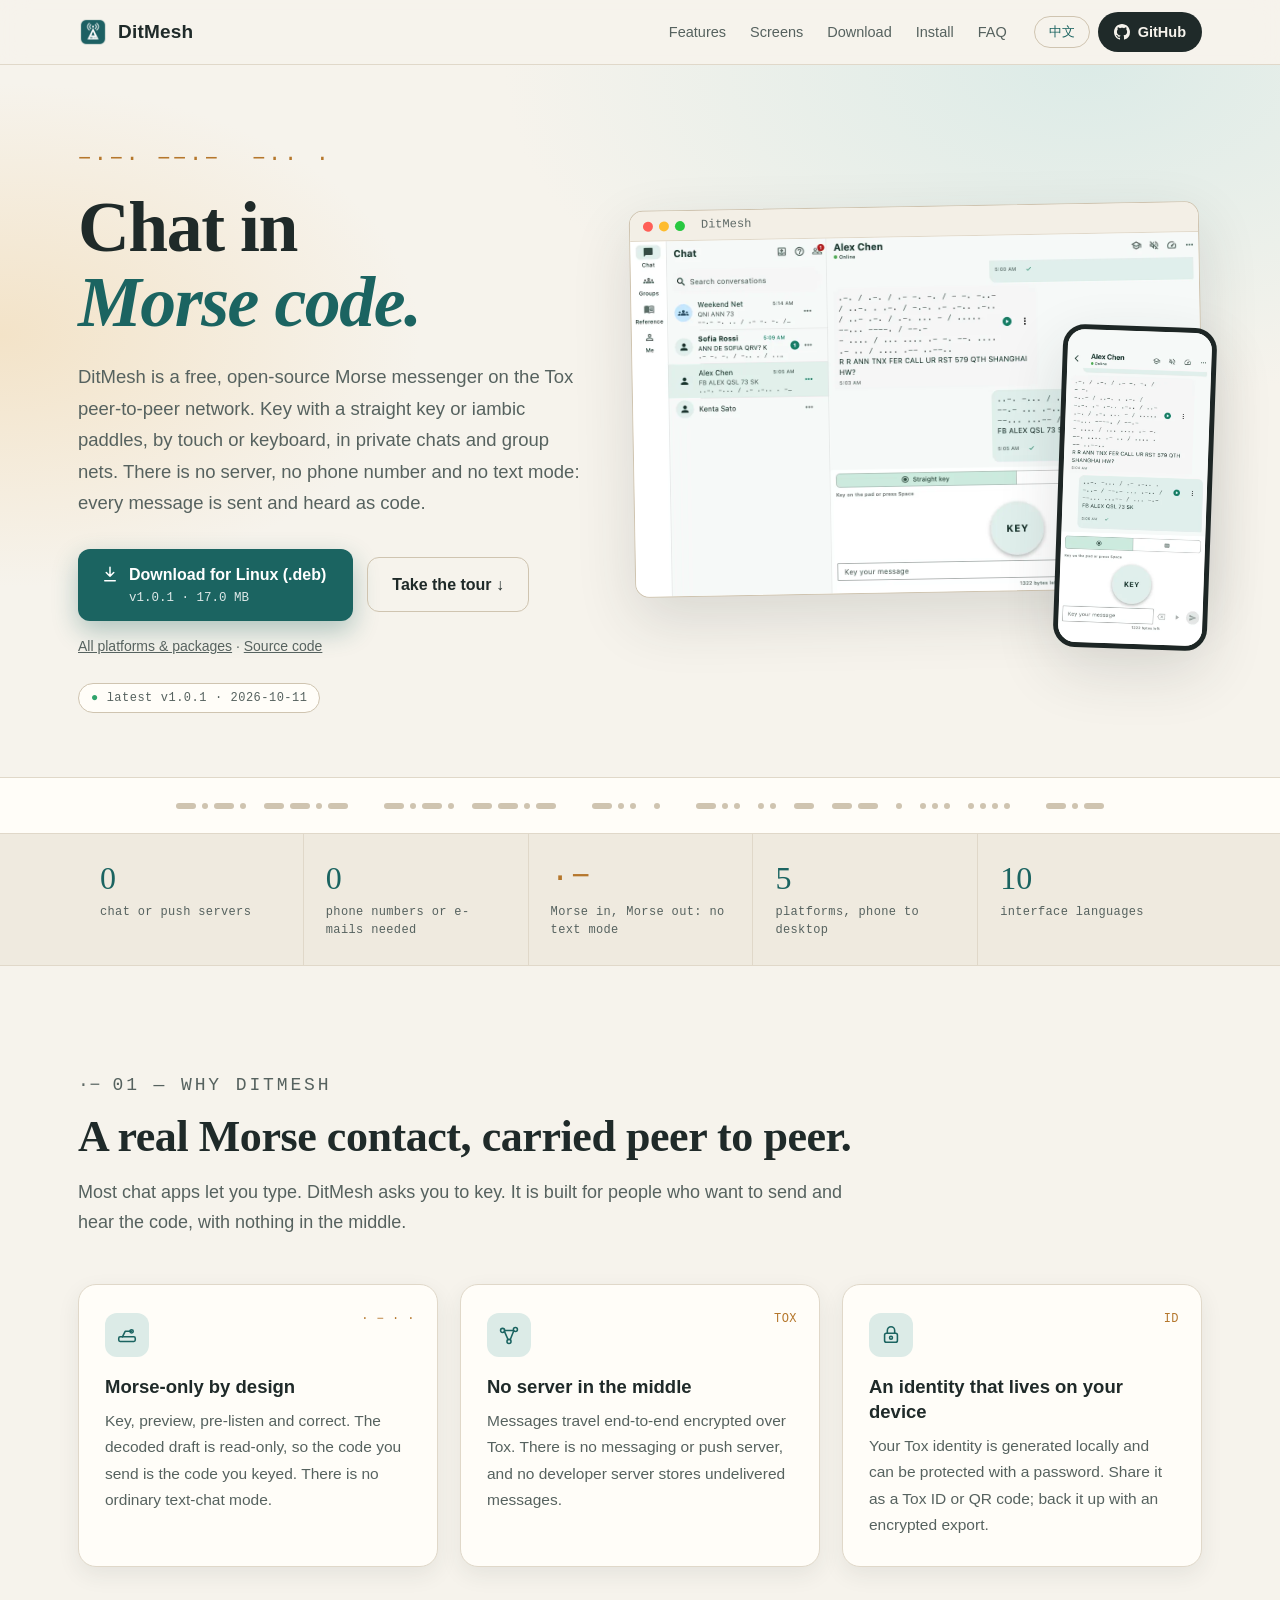
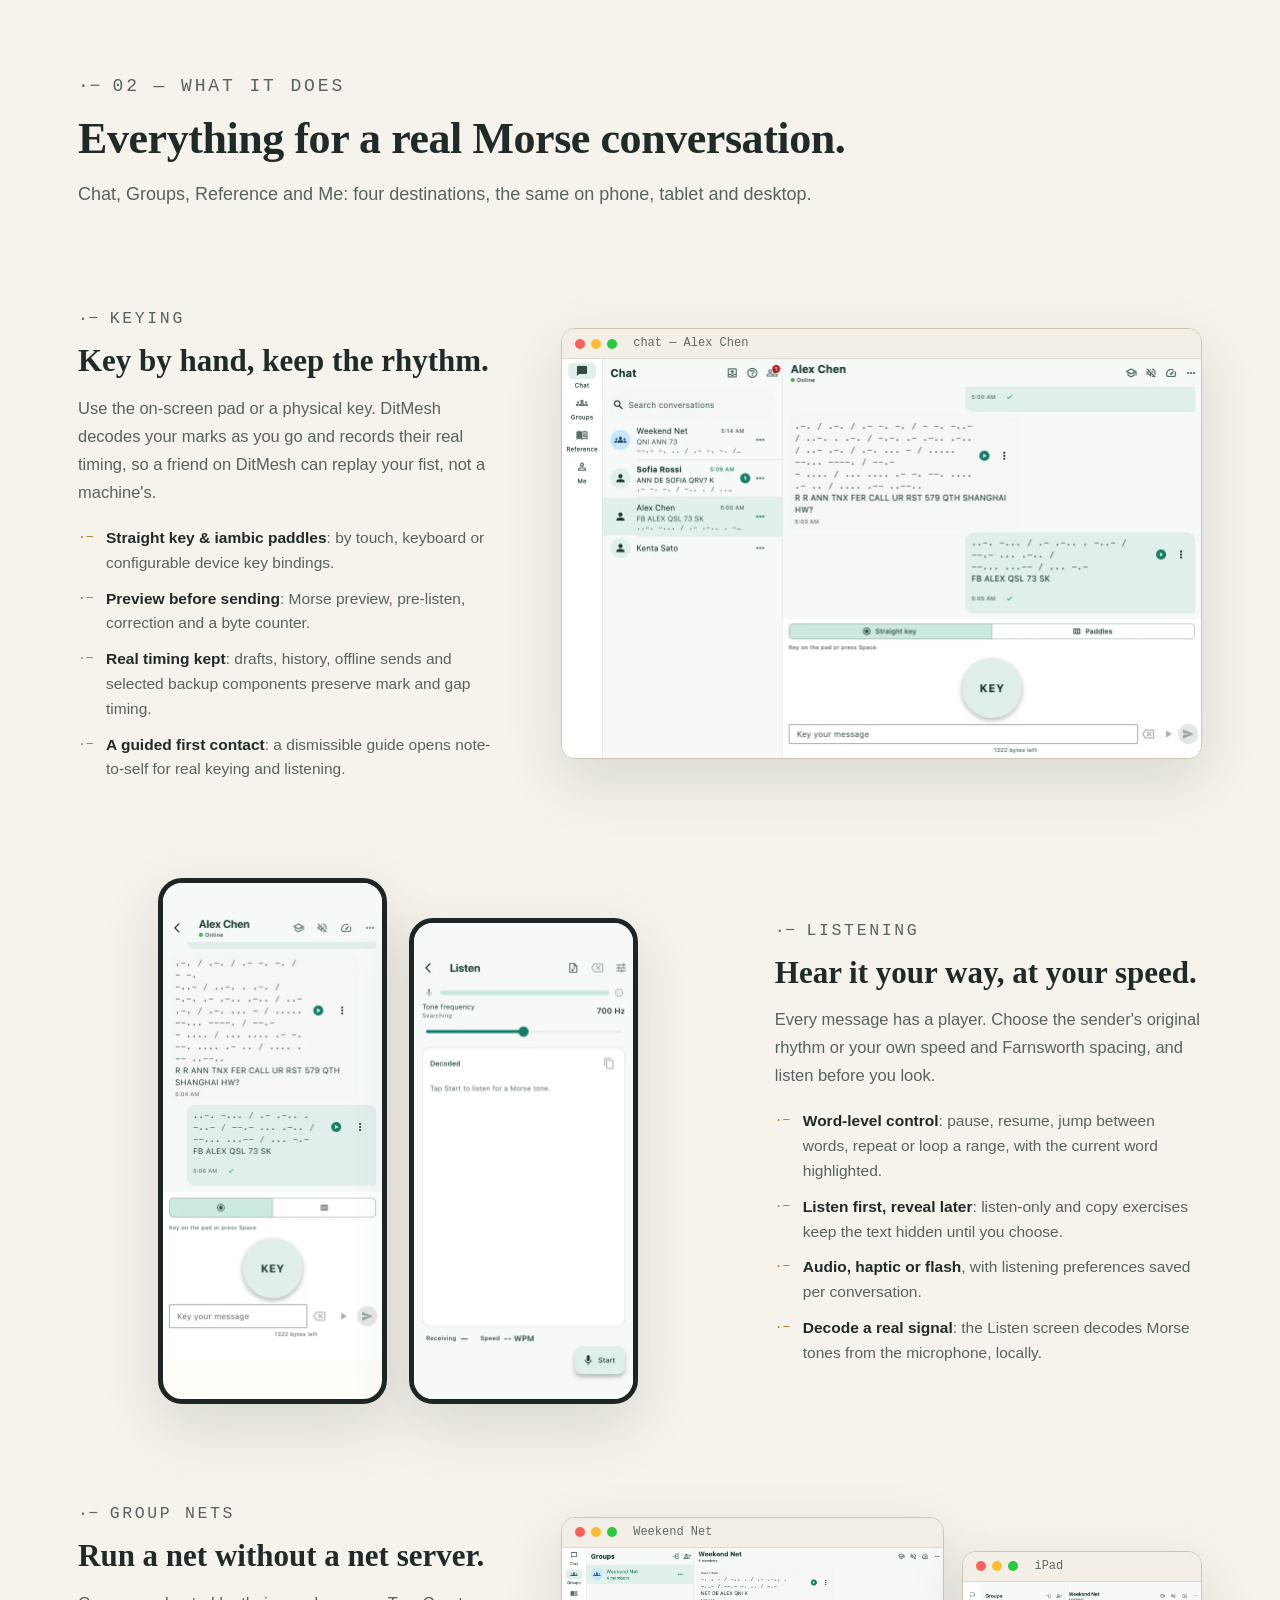
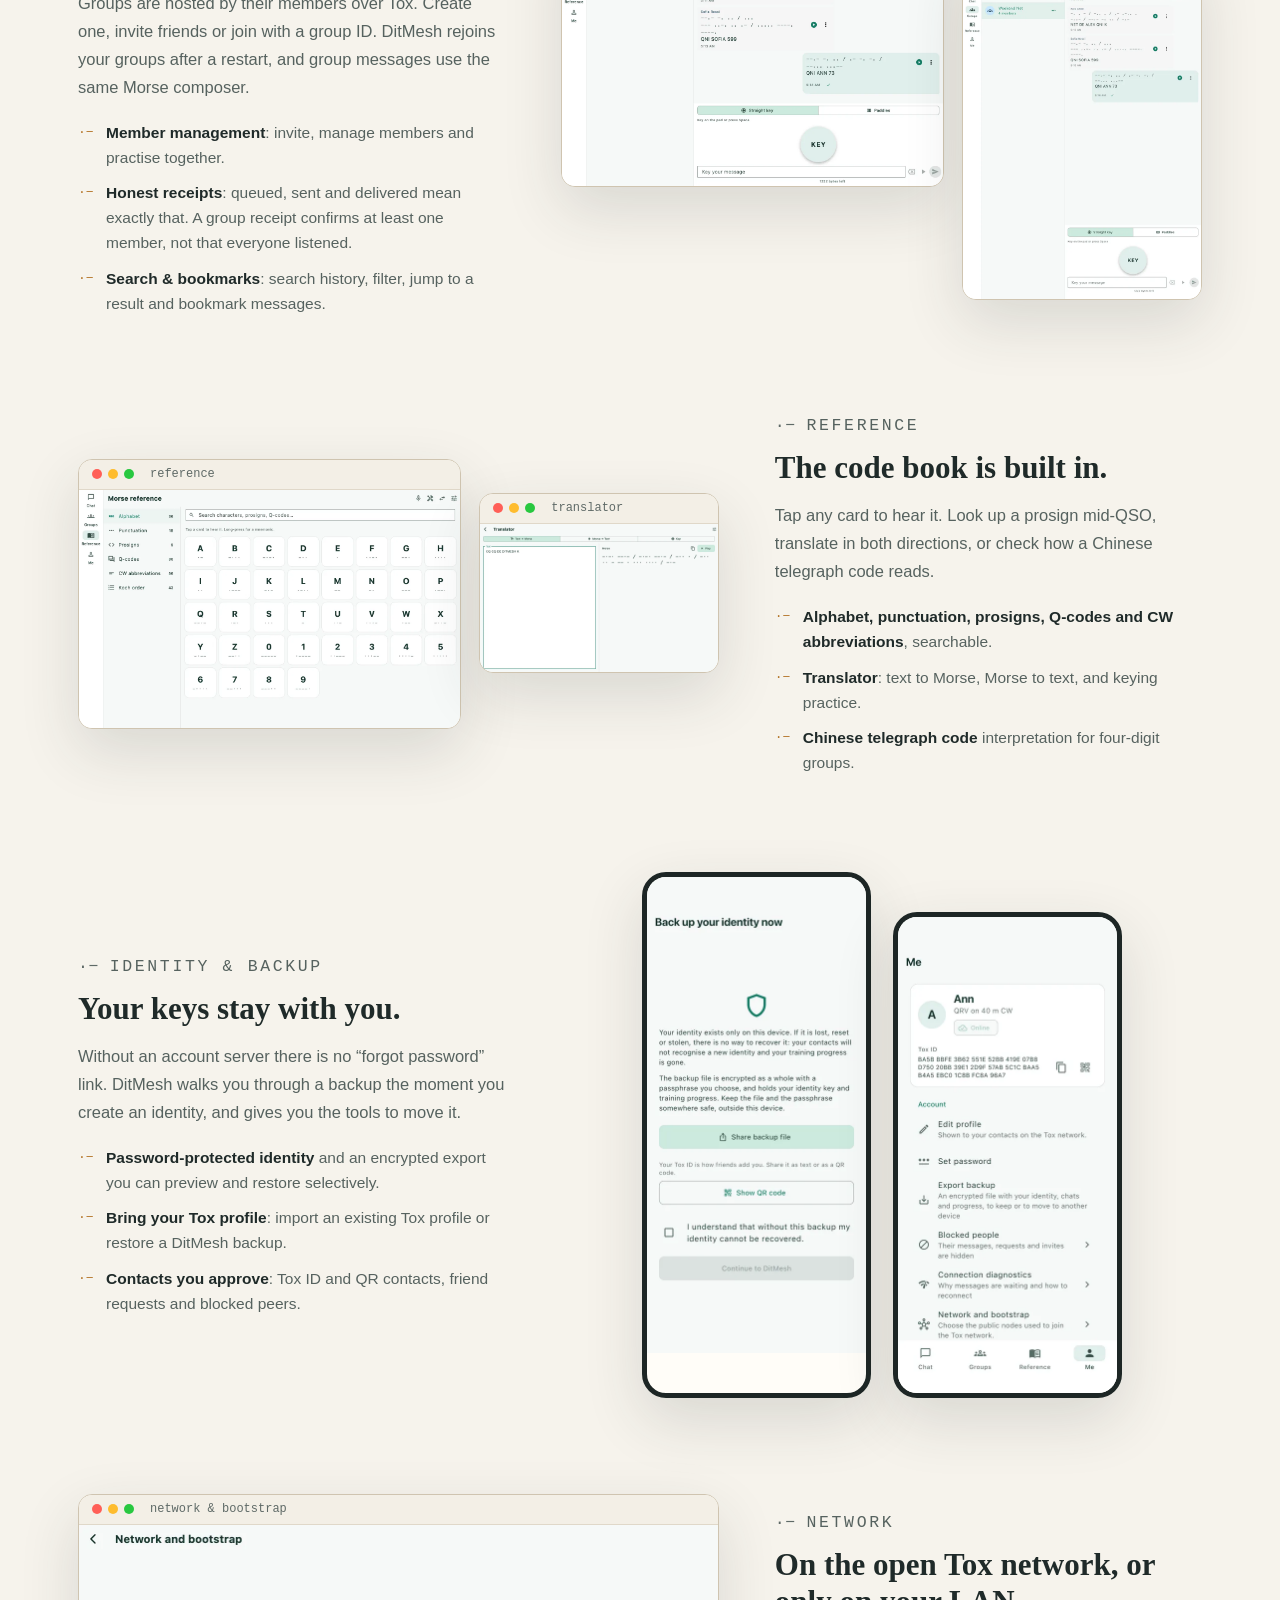
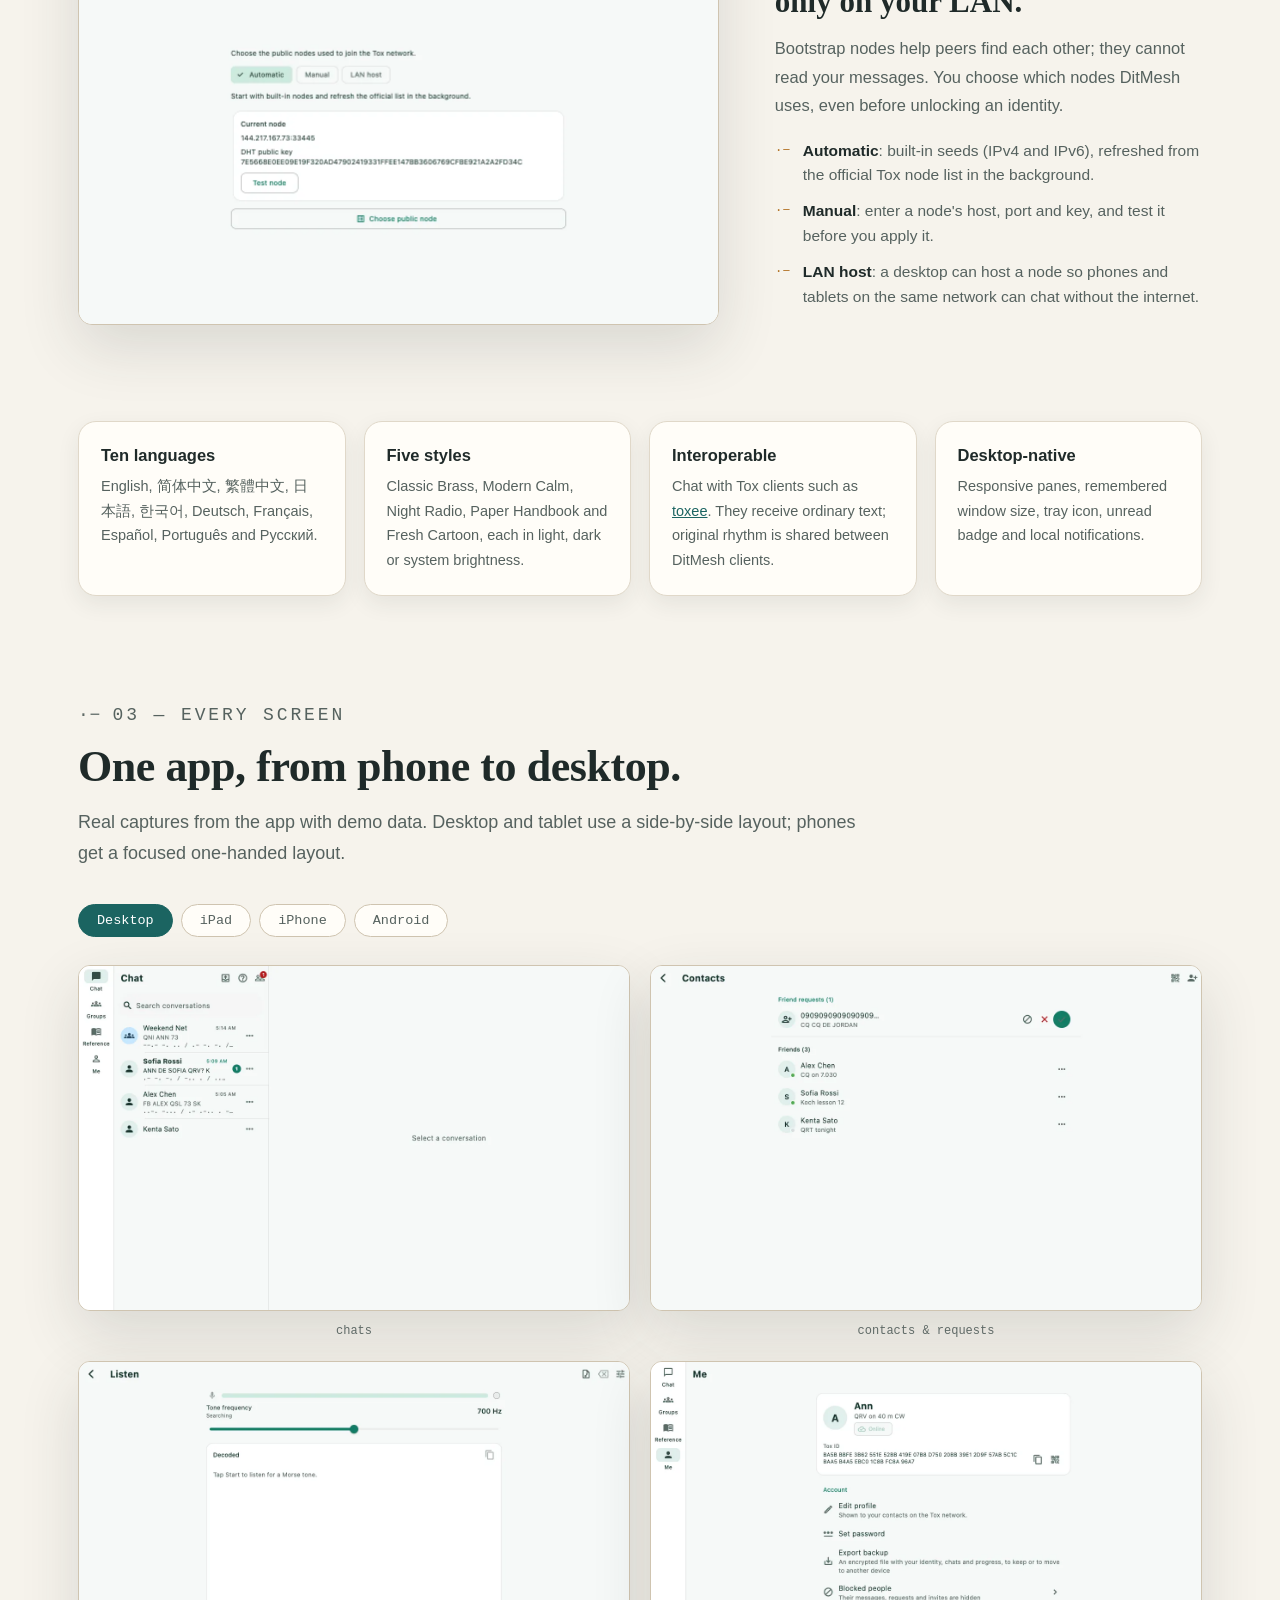
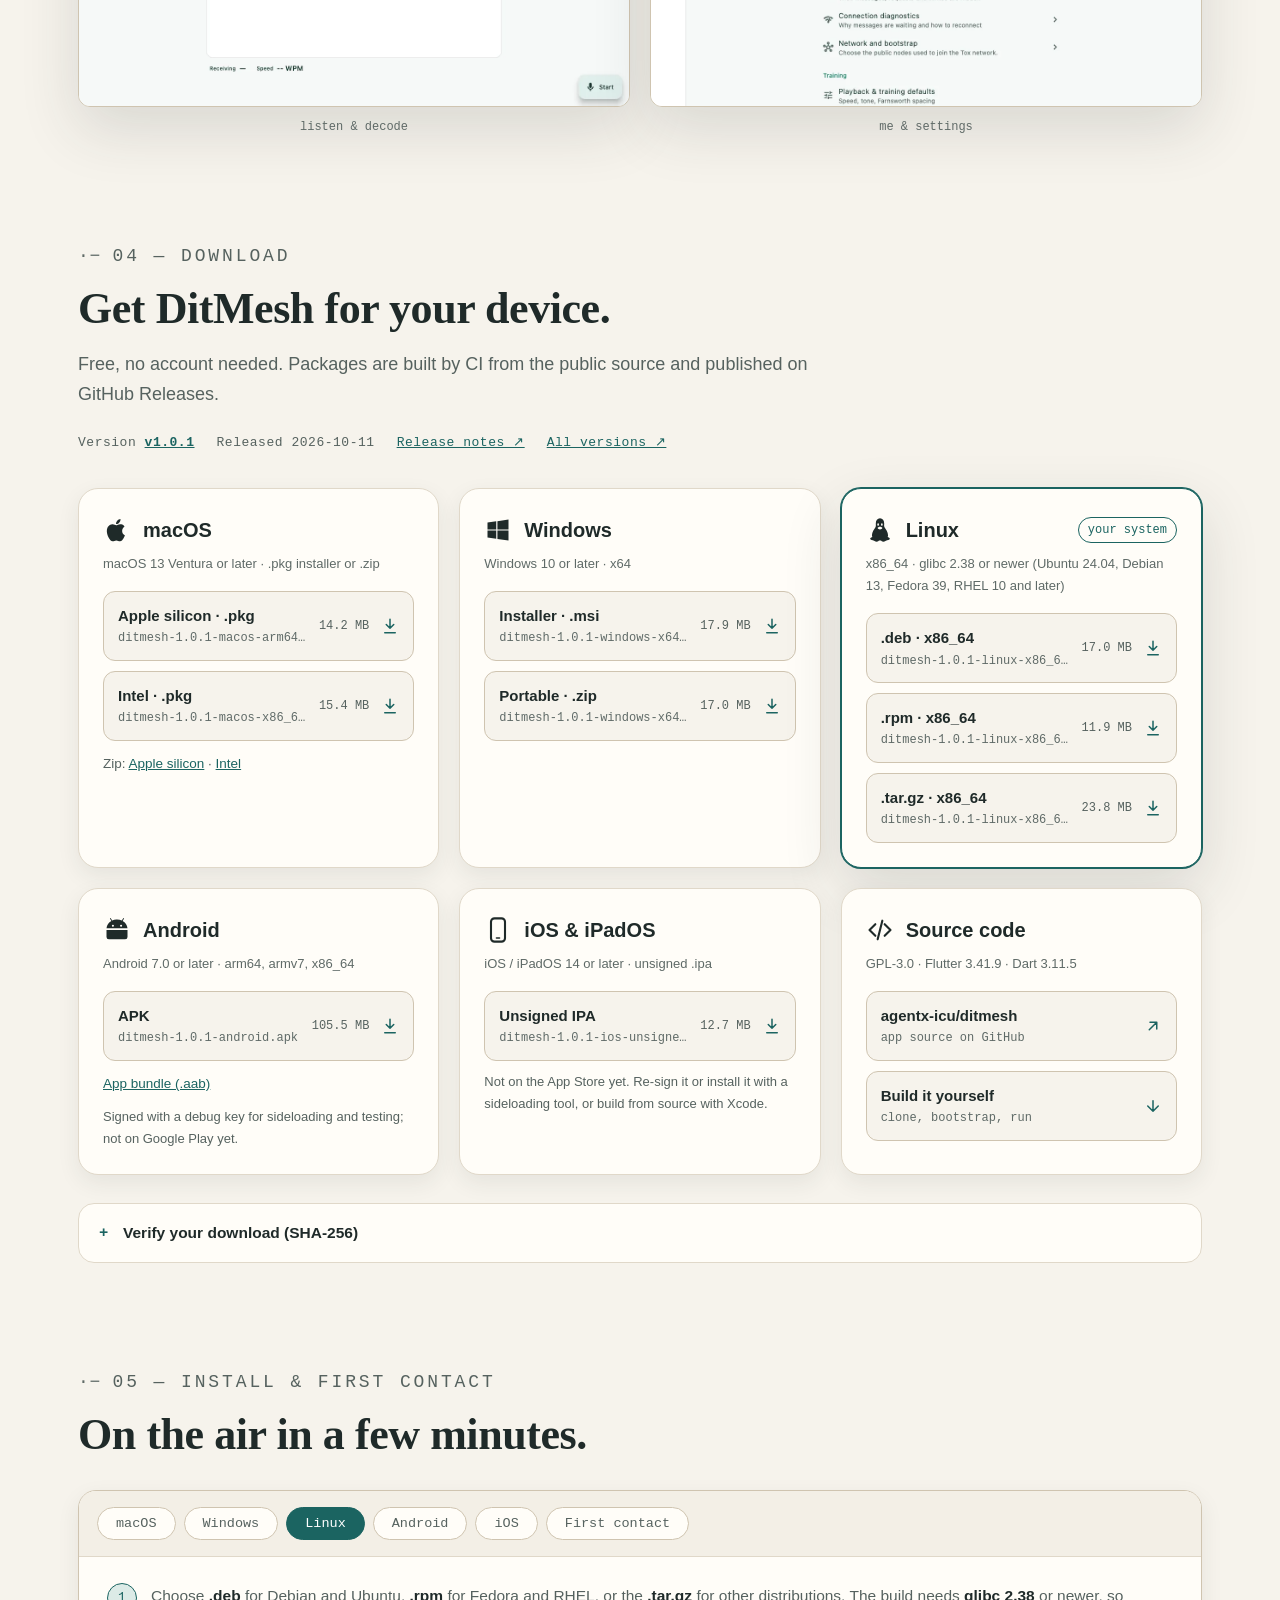
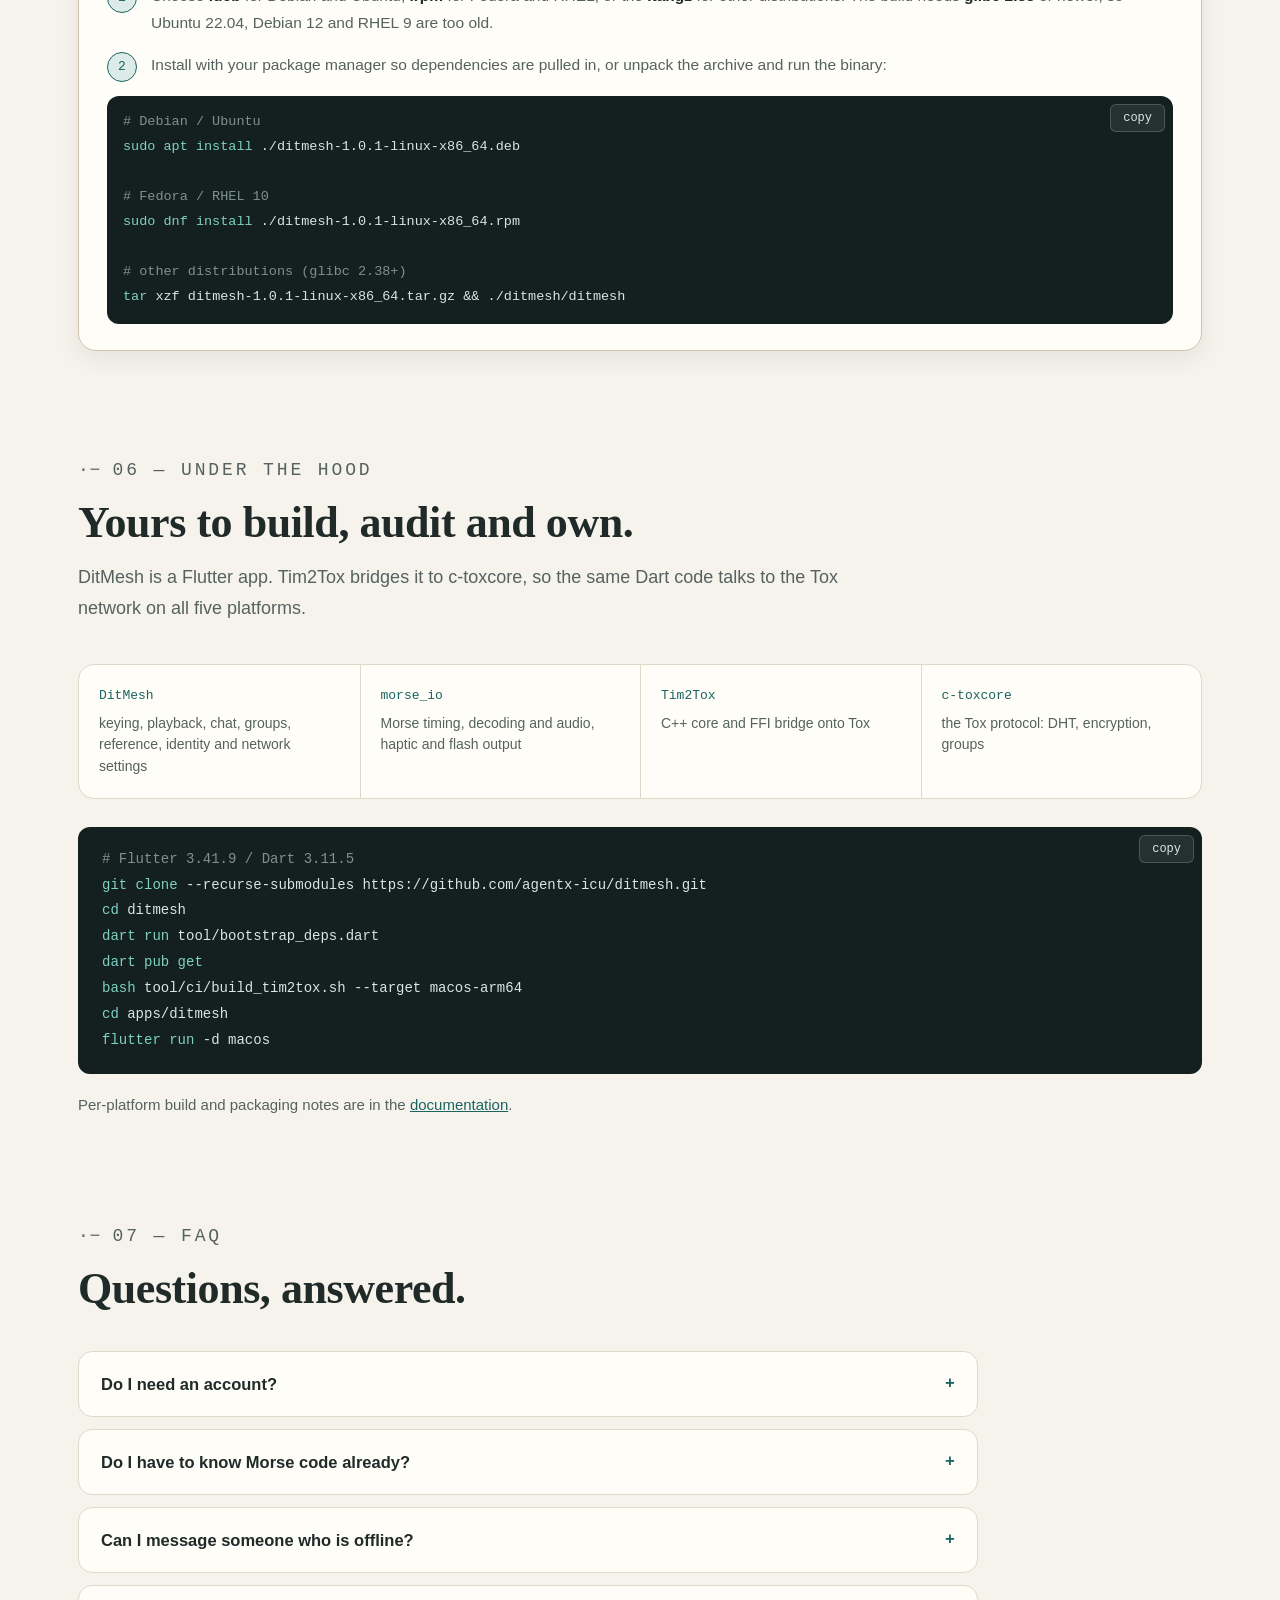
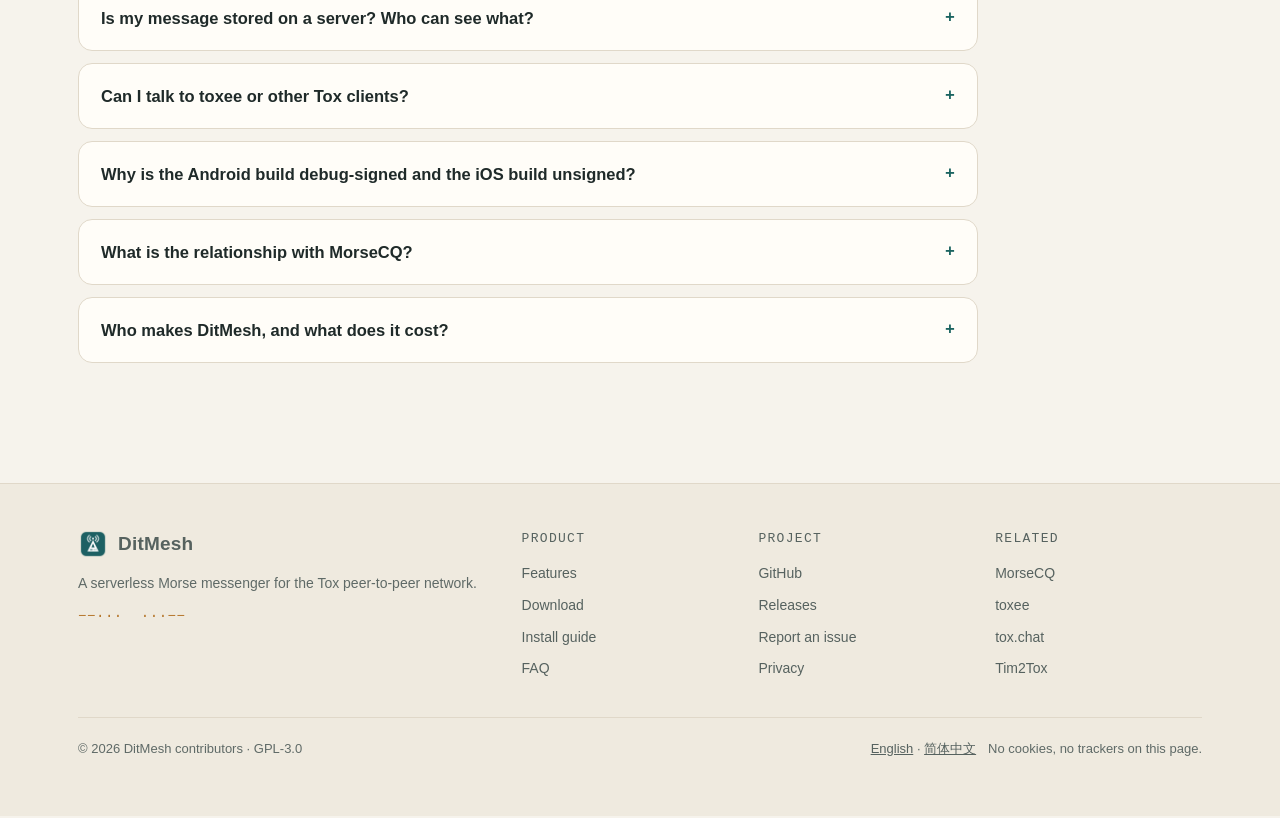
==== commit 26091744: "Adapt the site for phones and add SEO and release checks Mobile: - Below 1060px the section links fo" ====
--- a/index.html
+++ b/index.html
@@ -19,6 +19,25 @@
 <meta property="og:description" content="A serverless Morse messenger over the Tox peer-to-peer network. No phone number, no account server, no text mode.">
 <meta property="og:image" content="https://ditmesh.agentx.icu/assets/img/en/og.jpg">
 <meta name="twitter:card" content="summary_large_image">
+<script type="application/ld+json">
+{
+  "@context": "https://schema.org",
+  "@type": "SoftwareApplication",
+  "name": "DitMesh",
+  "url": "https://ditmesh.agentx.icu/",
+  "inLanguage": "en",
+  "description": "A free, open-source, serverless Morse messenger over the Tox peer-to-peer network. Key with a straight key or iambic paddles in private chats and group nets.",
+  "applicationCategory": "CommunicationApplication",
+  "operatingSystem": "Android, iOS, macOS, Linux, Windows",
+  "softwareVersion": "1.0.1",
+  "license": "https://www.gnu.org/licenses/gpl-3.0.html",
+  "downloadUrl": "https://ditmesh.agentx.icu/#download",
+  "image": "https://ditmesh.agentx.icu/assets/img/app_icon.png",
+  "screenshot": "https://ditmesh.agentx.icu/assets/img/en/og.jpg",
+  "offers": { "@type": "Offer", "price": "0", "priceCurrency": "USD" },
+  "author": { "@type": "Organization", "name": "agentx-icu", "url": "https://github.com/agentx-icu" }
+}
+</script>
 <script>
   // Pick the language before first paint so the page never flashes the wrong one.
   (function () {
@@ -42,7 +61,7 @@
 <header class="nav">
   <div class="wrap nav-in">
     <a class="brand" href="#top"><img src="assets/img/app_icon.png" alt="" width="30" height="30"><span>DitMesh</span></a>
-    <nav class="nav-links" aria-label="Sections">
+    <nav class="nav-links" id="navLinks" aria-label="Sections">
       <a href="#features"><span class="en">Features</span><span class="zh">功能</span></a>
       <a href="#screens"><span class="en">Screens</span><span class="zh">界面</span></a>
       <a href="#download"><span class="en">Download</span><span class="zh">下载</span></a>
@@ -55,6 +74,9 @@
         <svg width="16" height="16" viewBox="0 0 16 16" fill="currentColor" aria-hidden="true"><path d="M8 0C3.58 0 0 3.58 0 8c0 3.54 2.29 6.53 5.47 7.59.4.07.55-.17.55-.38 0-.19-.01-.82-.01-1.49-2.01.37-2.53-.49-2.69-.94-.09-.23-.48-.94-.82-1.13-.28-.15-.68-.52-.01-.53.63-.01 1.08.58 1.23.82.72 1.21 1.87.87 2.33.66.07-.52.28-.87.51-1.07-1.78-.2-3.64-.89-3.64-3.95 0-.87.31-1.59.82-2.15-.08-.2-.36-1.02.08-2.12 0 0 .67-.21 2.2.82.64-.18 1.32-.27 2-.27s1.36.09 2 .27c1.53-1.04 2.2-.82 2.2-.82.44 1.1.16 1.92.08 2.12.51.56.82 1.27.82 2.15 0 3.07-1.87 3.75-3.65 3.95.29.25.54.73.54 1.48 0 1.07-.01 1.93-.01 2.2 0 .21.15.46.55.38A8.01 8.01 0 0 0 16 8c0-4.42-3.58-8-8-8z"/></svg>
         <span>GitHub</span>
       </a>
+      <button class="menu-btn" id="menuBtn" type="button" aria-controls="navLinks" aria-expanded="false" data-aria-en="Menu" data-aria-zh="菜单" aria-label="Menu" hidden>
+        <svg width="20" height="20" viewBox="0 0 20 20" aria-hidden="true"><path d="M3 5.5h14M3 10h14M3 14.5h14" stroke="currentColor" stroke-width="1.8" stroke-linecap="round" fill="none"/></svg>
+      </button>
     </div>
   </div>
 </header>
--- a/assets/style.css
+++ b/assets/style.css
@@ -101,6 +101,10 @@
   font-weight:600;font-size:14.5px;border-radius:999px;padding:8px 16px;text-decoration:none;
 }
 .gh:hover{color:var(--bg);box-shadow:var(--shadow-sm)}
+.menu-btn{
+  display:none;place-items:center;width:40px;height:40px;padding:0;cursor:pointer;
+  color:var(--text);background:var(--surface);border:1px solid var(--line-strong);border-radius:10px;
+}
 
 /* buttons */
 .btn{
@@ -184,7 +188,7 @@
 .frame .bar i:nth-child(1){background:#ff5f57}
 .frame .bar i:nth-child(2){background:#febc2e}
 .frame .bar i:nth-child(3){background:#28c840}
-.frame .bar b{margin-left:10px;font-family:var(--mono);font-weight:400;font-size:11.5px;color:var(--text-faint);white-space:nowrap;overflow:hidden;text-overflow:ellipsis}
+.frame .bar b{margin-left:10px;font-family:var(--mono);font-weight:400;font-size:12px;color:var(--text-faint);white-space:nowrap;overflow:hidden;text-overflow:ellipsis}
 .frame img{display:block;width:100%;height:auto}
 .phone-f{border-radius:24px;border:5px solid var(--bezel)}
 
@@ -217,6 +221,26 @@
 .gallery.ipad{grid-template-columns:repeat(3,1fr)}
 .gallery.phone{grid-template-columns:repeat(5,1fr)}
 .gallery figure{margin:0}
+.gallery img,.duo img,.phone-duo img{cursor:zoom-in}
+
+/* screenshot viewer (built by main.js) */
+.lightbox{border:0;padding:0;margin:0;width:100vw;height:100dvh;max-width:none;max-height:none;background:transparent;color:#fff}
+.lightbox::backdrop{background:rgba(6,12,12,.88)}
+.lightbox figure{margin:0;width:100%;height:100%;display:flex;flex-direction:column;align-items:center;justify-content:center;gap:12px;padding:56px 16px 24px;box-sizing:border-box}
+.lightbox img{max-width:100%;max-height:calc(100dvh - 120px);object-fit:contain;border-radius:12px;box-shadow:0 20px 60px rgba(0,0,0,.5)}
+.lightbox figcaption{font-size:15px;color:rgba(255,255,255,.8);text-align:center}
+.lb-btn{
+  position:absolute;width:44px;height:44px;display:grid;place-items:center;cursor:pointer;
+  font:400 26px/1 var(--sans);color:#fff;background:rgba(255,255,255,.1);
+  border:1px solid rgba(255,255,255,.22);border-radius:999px;
+}
+.lb-btn:hover{background:rgba(255,255,255,.2)}
+.lb-close{top:10px;right:12px}
+.lb-prev,.lb-next{top:50%;transform:translateY(-50%)}
+.lb-prev{left:12px}
+.lb-next{right:12px}
+.lightbox.single .lb-prev,.lightbox.single .lb-next{display:none}
+@media (max-width:600px){.lb-prev,.lb-next{top:auto;bottom:16px;transform:none}.lightbox figure{padding-bottom:72px}.lightbox img{max-height:calc(100dvh - 170px)}}
 .gallery figcaption{font-family:var(--mono);font-size:12px;color:var(--text-faint);text-align:center;margin-top:10px}
 .gallery .frame{border-radius:12px}
 .gallery.phone .frame{border-radius:20px;border:4px solid var(--bezel)}
@@ -230,7 +254,7 @@
 .os-h svg{width:28px;height:28px;fill:var(--text);flex:none}
 .os-h svg.stroke{fill:none;stroke:var(--text);stroke-width:1.8;stroke-linecap:round;stroke-linejoin:round}
 .os-h h3{font-size:20px;font-weight:650}
-.os-h .yours{margin-left:auto;font-family:var(--mono);font-size:11px;color:var(--teal);border:1px solid var(--teal);border-radius:999px;padding:2px 9px;display:none;white-space:nowrap}
+.os-h .yours{margin-left:auto;font-family:var(--mono);font-size:12px;color:var(--teal);border:1px solid var(--teal);border-radius:999px;padding:2px 9px;display:none;white-space:nowrap}
 .os.hl .yours{display:inline-block}
 .os .req{font-size:13px;color:var(--text-faint);margin:6px 0 16px}
 .pkgs{display:grid;grid-template-columns:minmax(0,1fr);gap:10px}
@@ -241,7 +265,7 @@
 .pkg:hover{border-color:var(--teal);background:var(--teal-soft);color:var(--text)}
 .pkg .pi{flex:1;min-width:0}
 .pkg .pn{font-weight:650;font-size:15px;display:block}
-.pkg .pf{font-family:var(--mono);font-size:11.5px;color:var(--text-faint);display:block;overflow:hidden;text-overflow:ellipsis;white-space:nowrap}
+.pkg .pf{font-family:var(--mono);font-size:12px;color:var(--text-faint);display:block;overflow:hidden;text-overflow:ellipsis;white-space:nowrap}
 .pkg .ps{font-family:var(--mono);font-size:12px;color:var(--text-dim);white-space:nowrap}
 .pkg svg{width:18px;height:18px;stroke:var(--teal);fill:none;stroke-width:2;stroke-linecap:round;stroke-linejoin:round;flex:none}
 .os .alts{font-size:13.5px;color:var(--text-dim);margin-top:12px}
@@ -275,8 +299,8 @@
 .term b{color:var(--term-key);font-weight:400}
 .term i{color:var(--term-dim);font-style:normal}
 .copy{
-  position:absolute;top:8px;right:8px;font-family:var(--mono);font-size:11px;color:var(--term-text);
-  background:rgba(255,255,255,.08);border:1px solid rgba(255,255,255,.18);border-radius:6px;padding:3px 9px;cursor:pointer;
+  position:absolute;top:8px;right:8px;font-family:var(--mono);font-size:12px;color:var(--term-text);
+  background:rgba(255,255,255,.08);border:1px solid rgba(255,255,255,.18);border-radius:6px;padding:6px 12px;cursor:pointer;
 }
 .copy:hover{border-color:var(--term-key)}
 .callout{margin-top:20px;border-left:3px solid var(--brass);background:var(--brass-soft);padding:12px 16px;border-radius:0 10px 10px 0;font-size:14.5px;color:var(--text-dim)}
@@ -327,6 +351,15 @@
 @media (max-width:1060px){
   .nav-links{display:none}
   .nav-act{margin-left:auto}
+  .menu-btn:not([hidden]){display:inline-grid}
+  .lang-toggle{min-height:40px}
+  /* Opened by the menu button: the section links drop down under the bar. */
+  .nav.open .nav-links{
+    display:flex;flex-direction:column;gap:2px;margin:0;
+    position:absolute;left:0;right:0;top:100%;padding:8px 16px 16px;
+    background:var(--bg);border-bottom:1px solid var(--line);box-shadow:var(--shadow);
+  }
+  .nav.open .nav-links a{font-size:16px;padding:12px}
   .hero-grid{grid-template-columns:1fr;gap:44px}
   .hero-shot{max-width:760px}
   .stats-in{grid-template-columns:repeat(3,1fr)}
@@ -346,6 +379,7 @@
   body{font-size:16px}
   .wrap{padding:0 16px}
   .gh span{display:none}
+  .gh{padding:0;width:40px;height:40px;justify-content:center}
   .hero{padding-top:44px}
   .cta{display:grid;grid-template-columns:1fr}
   .cta .btn{width:100%}
@@ -362,7 +396,7 @@
   .grid4{margin-top:72px}
   .gallery.phone{grid-template-columns:1fr 1fr}
   .duo{grid-template-columns:1fr}
-  .duo > :nth-child(2){margin-top:0;max-width:70%;justify-self:center}
+  .duo > :nth-child(2){margin-top:0;width:70%;justify-self:center}
   .phone-duo{gap:14px}
   .feat-copy h3{font-size:26px}
   .panel{padding:20px 16px}
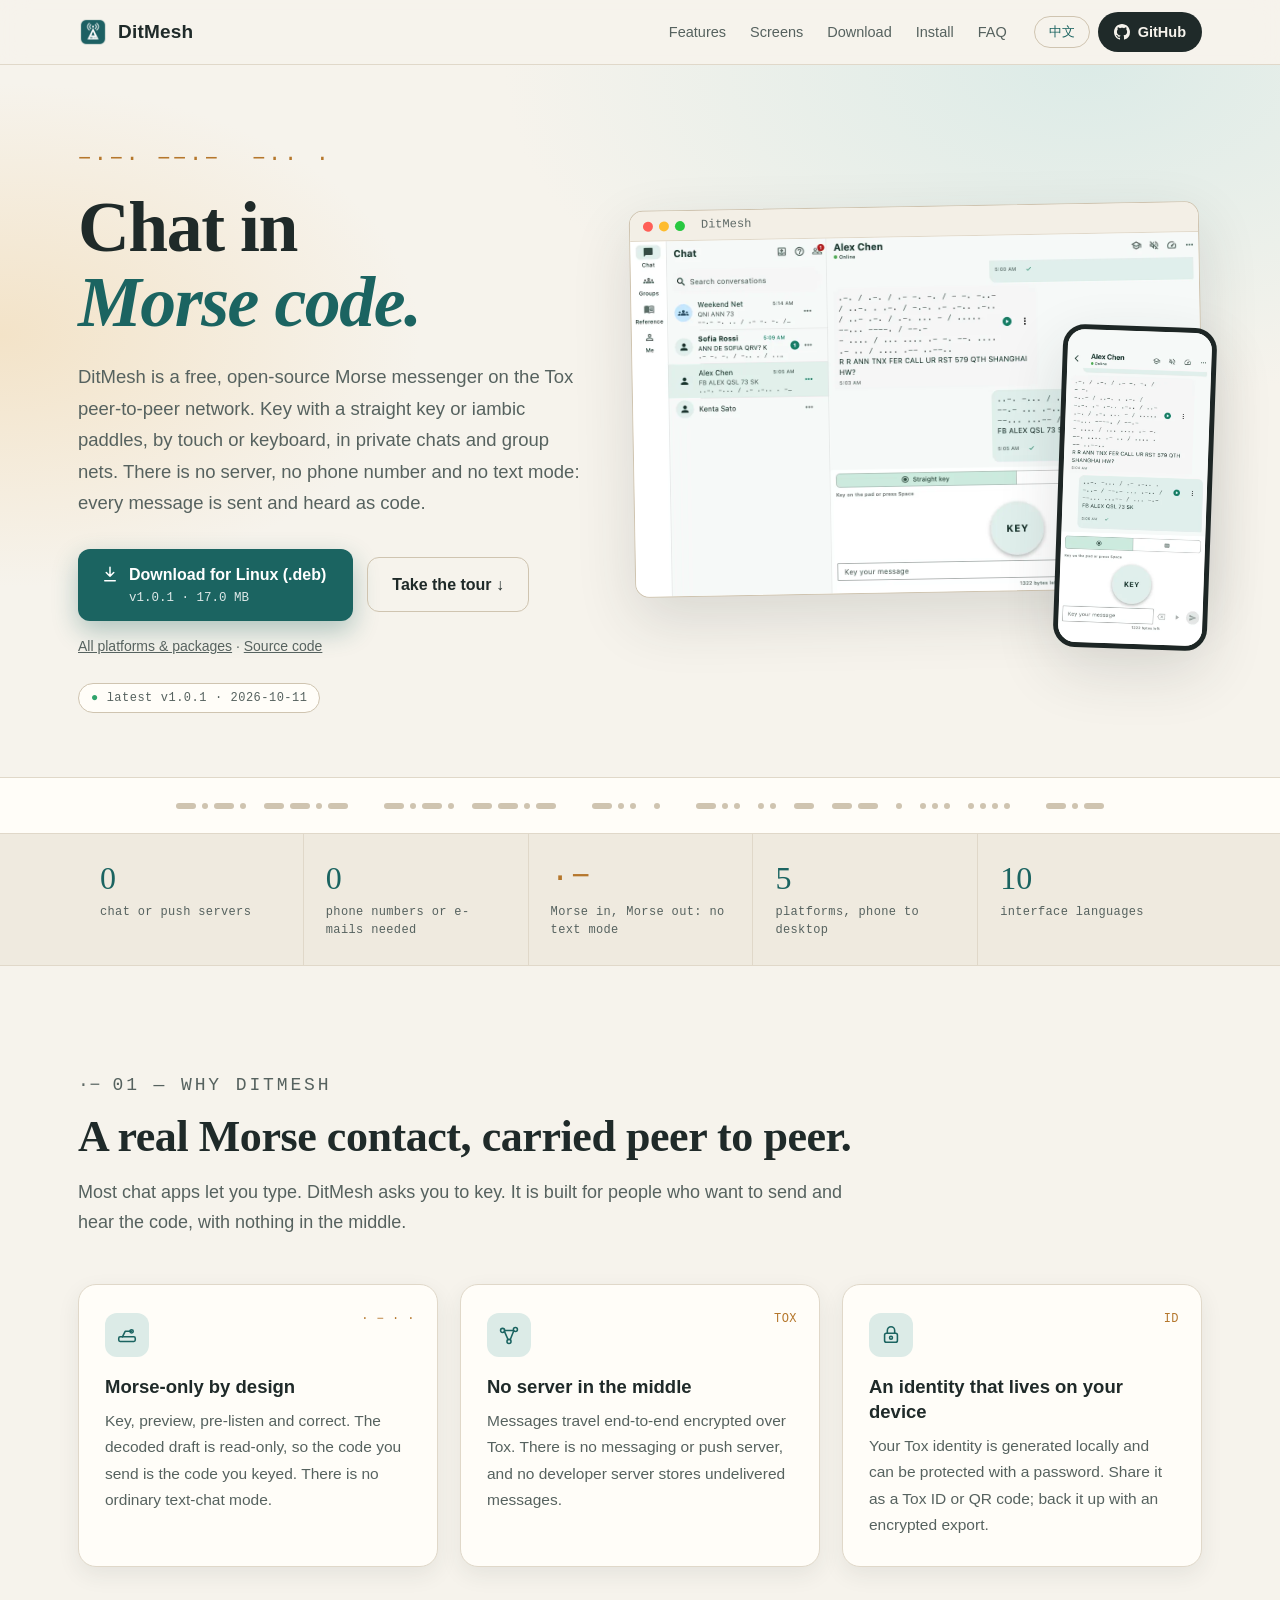
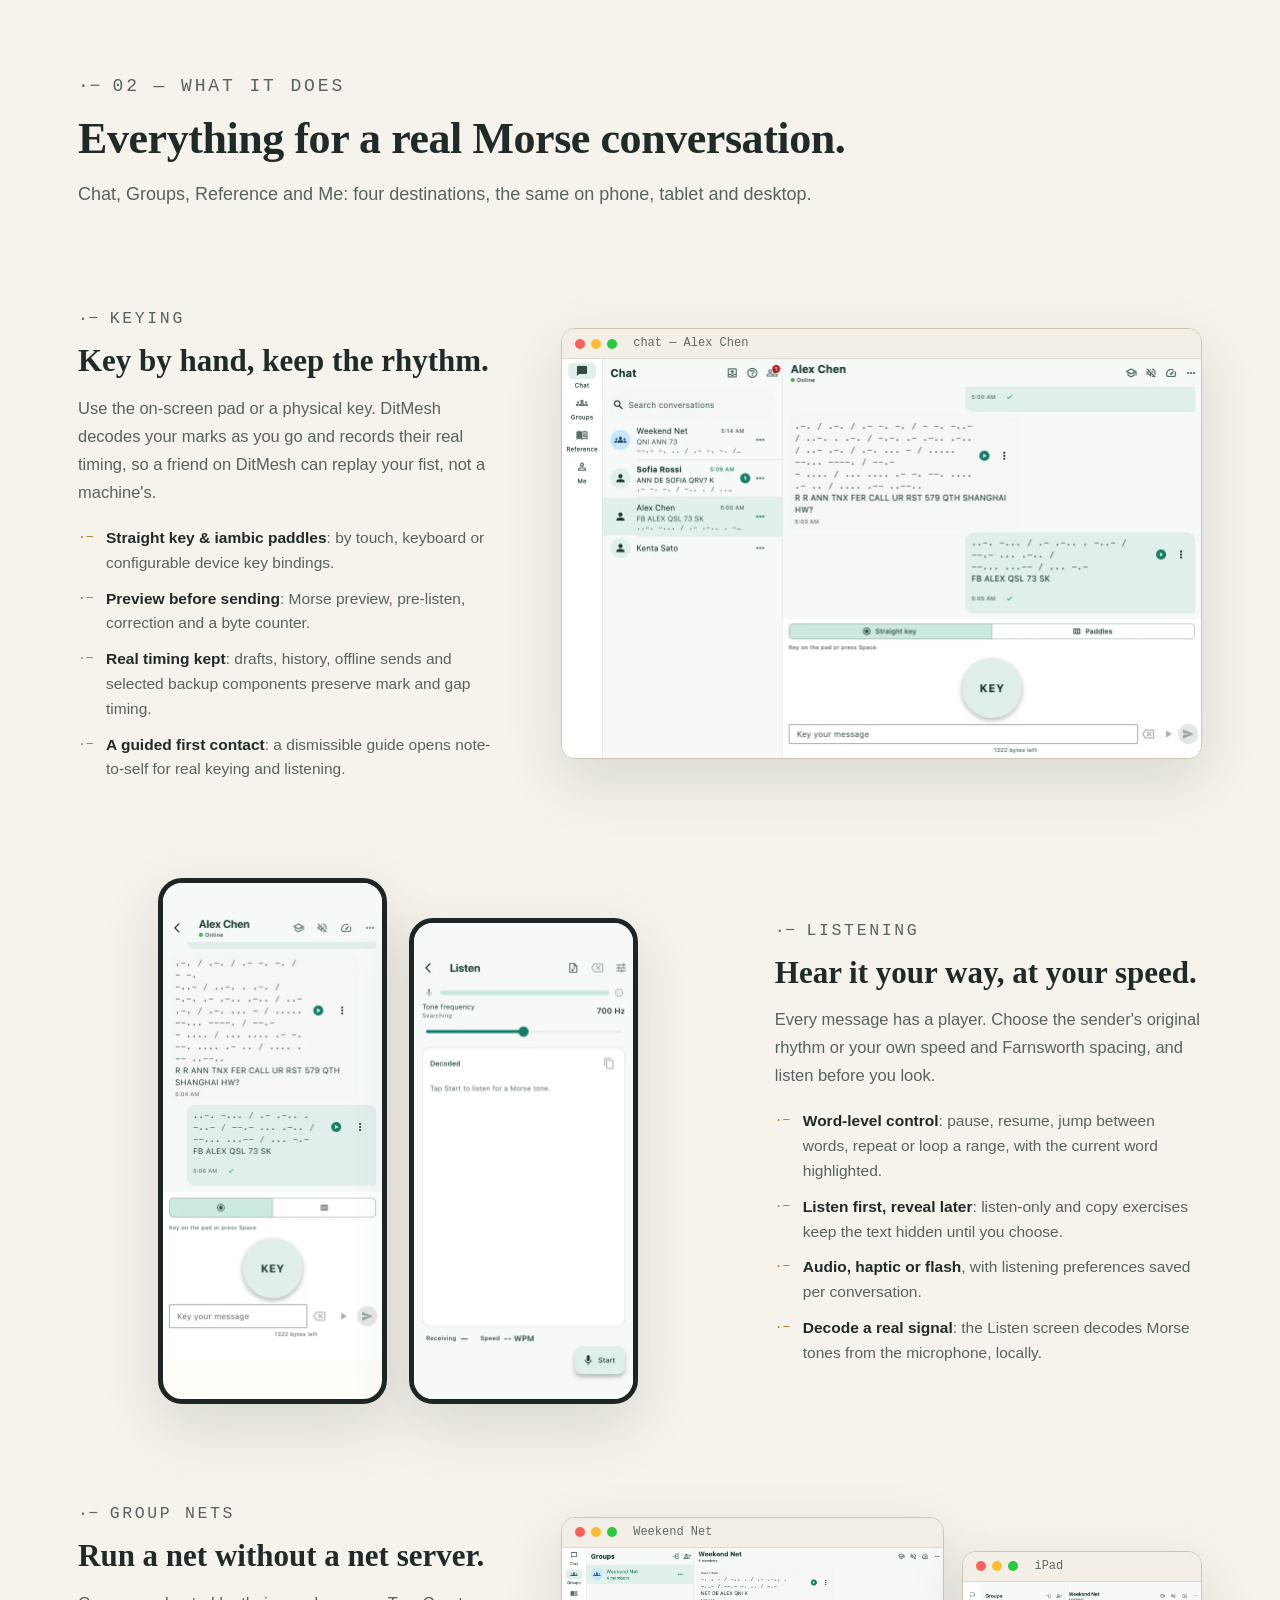
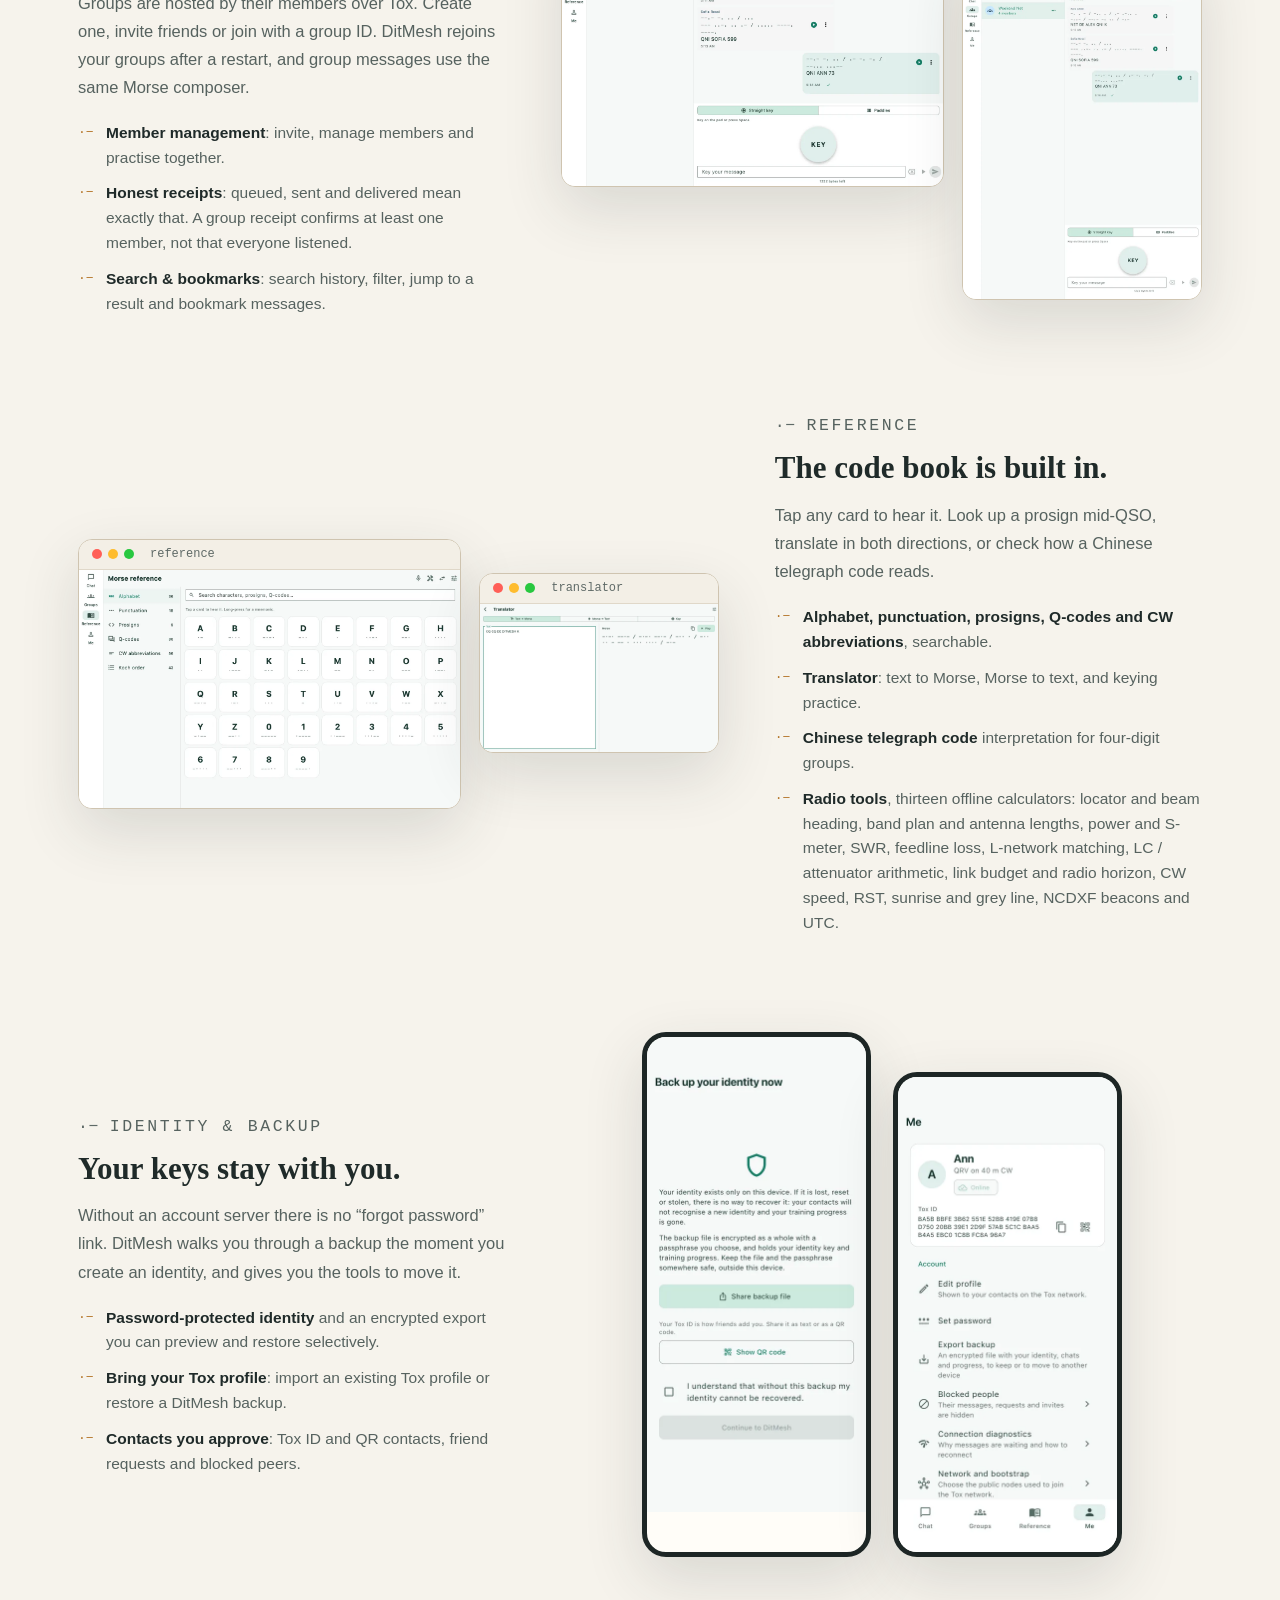
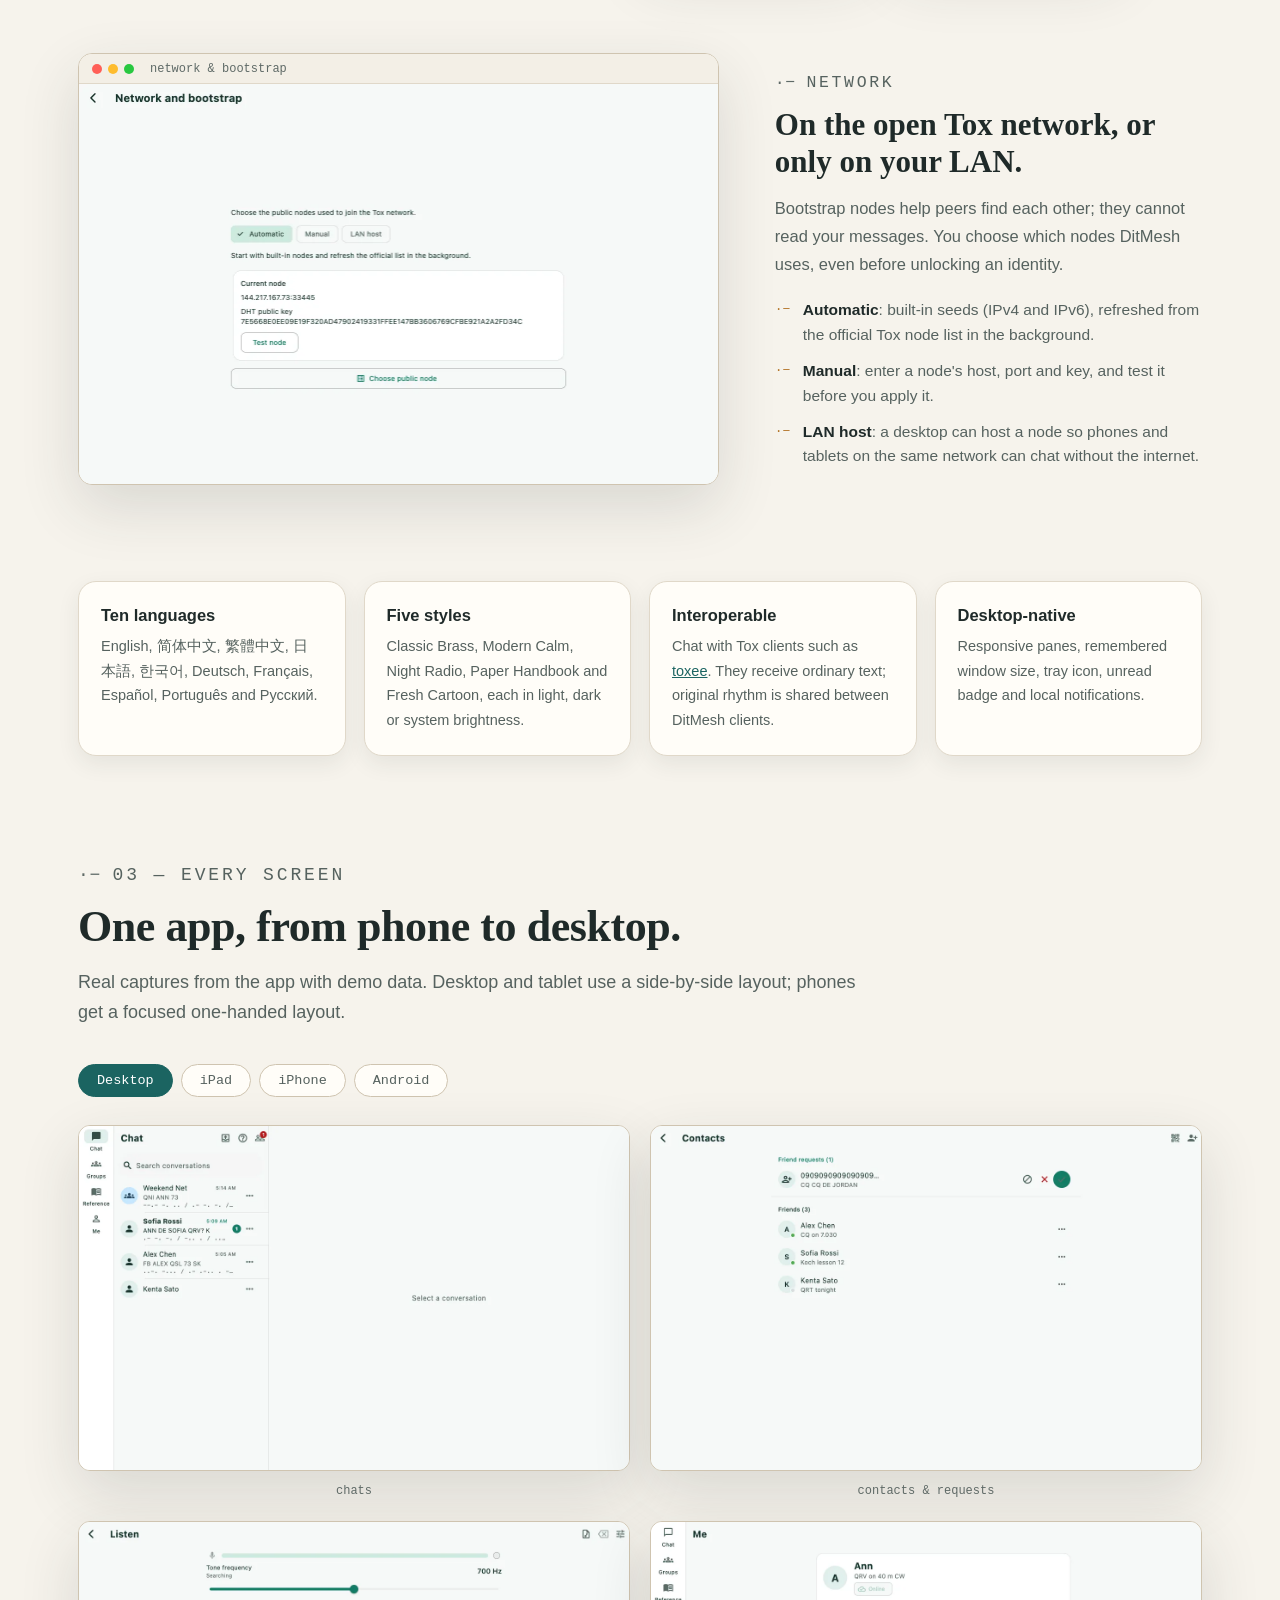
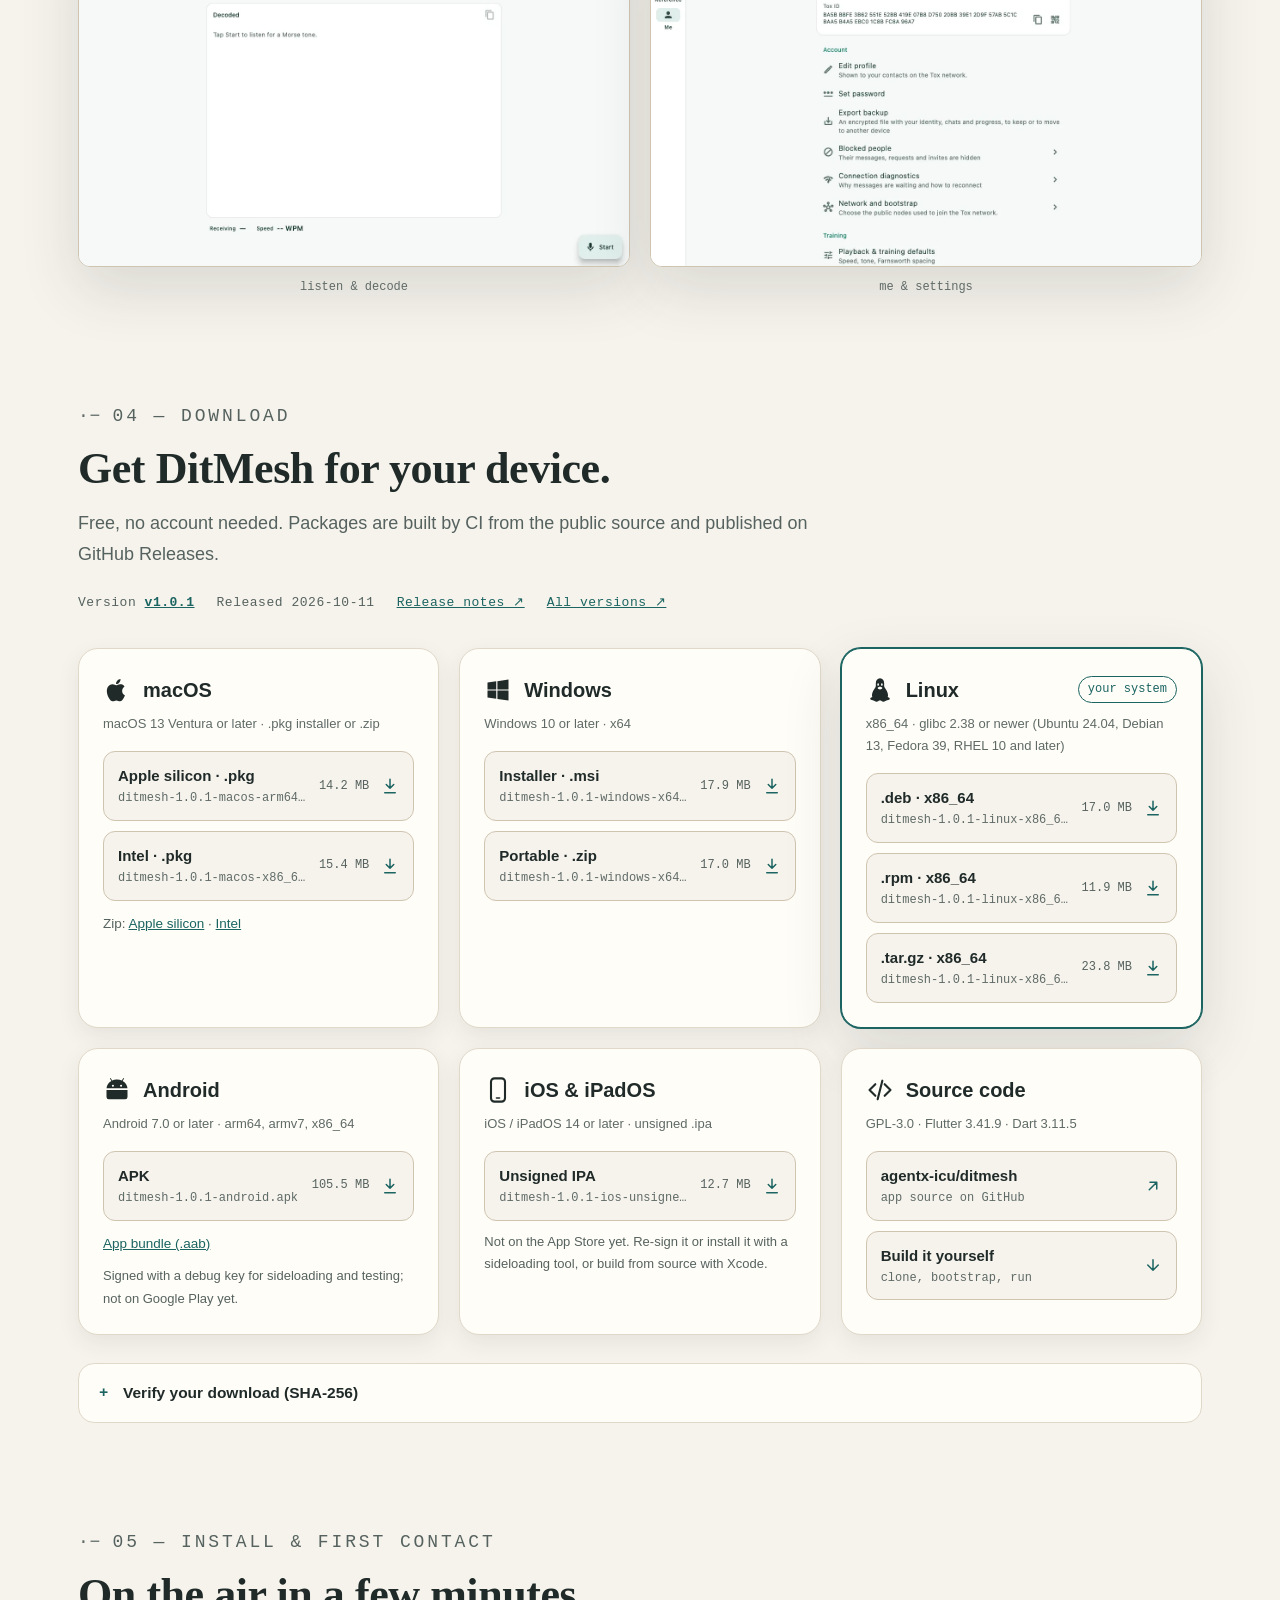
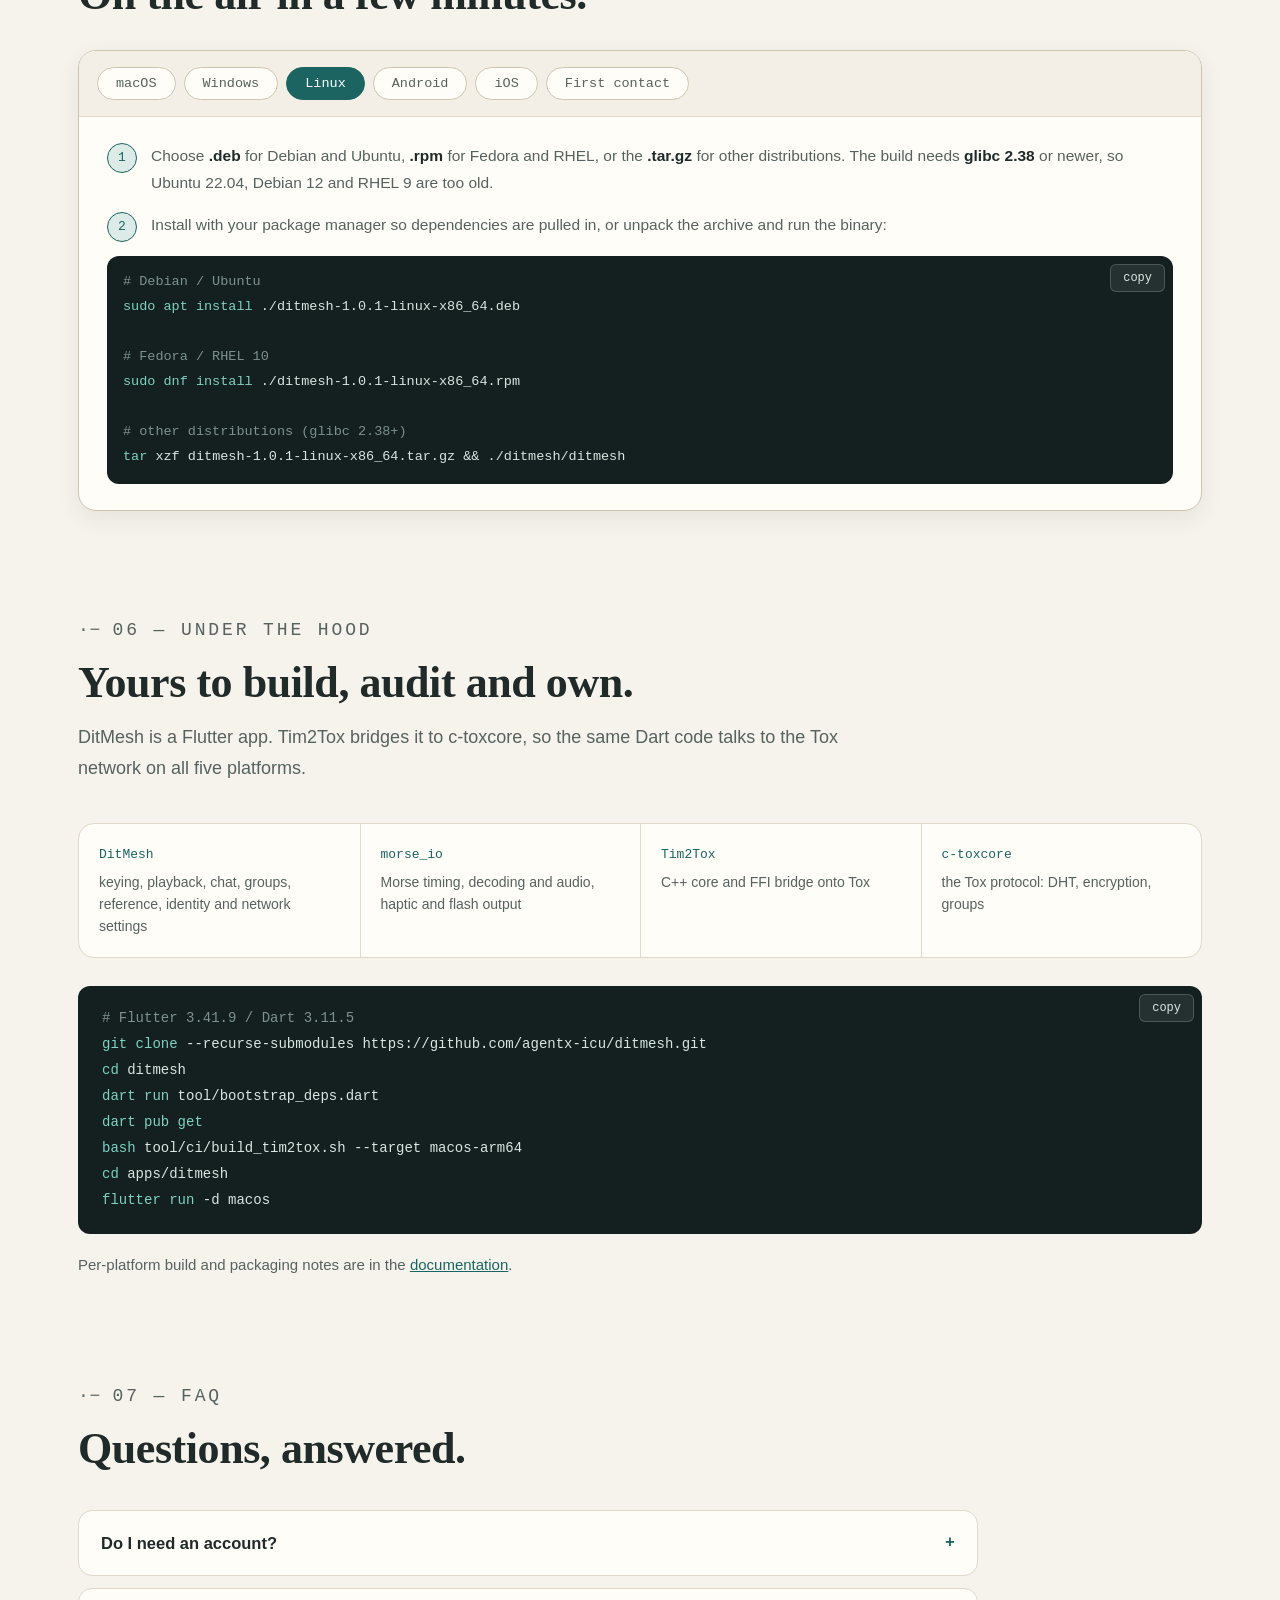
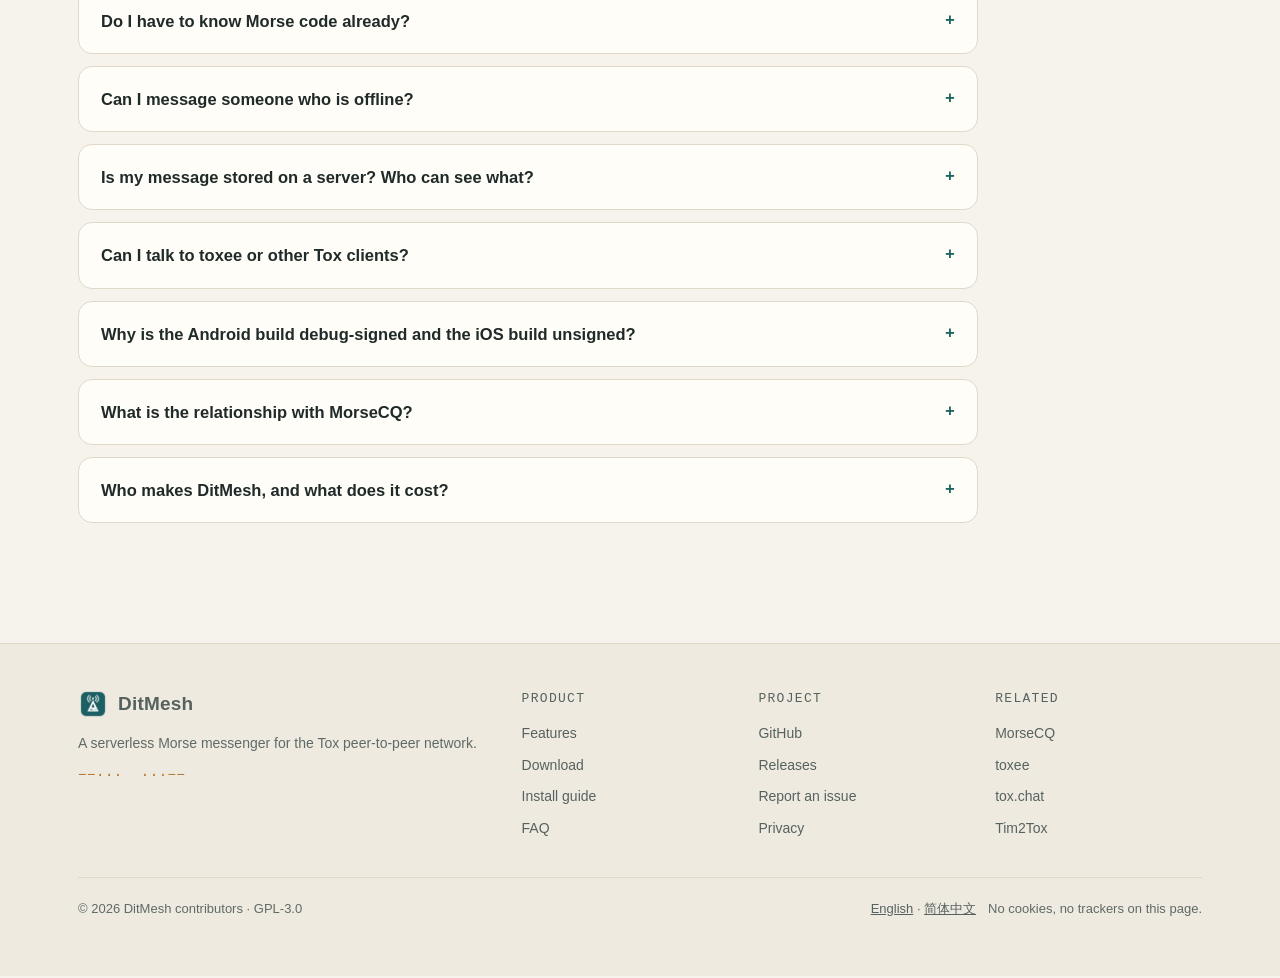
==== commit fc29504a: "Mention the thirteen radio tools in the Reference block The Reference feature now lists the offline " ====
--- a/index.html
+++ b/index.html
@@ -18,6 +18,8 @@
 <meta property="og:title" content="DitMesh — Chat in Morse code">
 <meta property="og:description" content="A serverless Morse messenger over the Tox peer-to-peer network. No phone number, no account server, no text mode.">
 <meta property="og:image" content="https://ditmesh.agentx.icu/assets/img/en/og.jpg">
+<meta property="og:image:width" content="1200">
+<meta property="og:image:height" content="630">
 <meta name="twitter:card" content="summary_large_image">
 <script type="application/ld+json">
 {
@@ -105,7 +107,7 @@
     <div class="hero-shot">
       <div class="frame desk">
         <div class="bar" aria-hidden="true"><i></i><i></i><i></i><b>DitMesh</b></div>
-        <img data-shot="desktop/conversation.webp" src="assets/img/en/desktop/conversation.webp" width="1280" height="800"
+        <img data-shot="desktop/conversation.webp" src="assets/img/en/desktop/conversation.webp" width="1280" height="800" fetchpriority="high"
              data-alt-en="DitMesh on macOS: a Morse conversation with decoded text under each message and the straight-key pad"
              data-alt-zh="DitMesh macOS 版：每条消息下方显示译文的摩尔斯对话，以及直键拍发区"
              alt="DitMesh on macOS: a Morse conversation with decoded text under each message and the straight-key pad">
@@ -140,19 +142,19 @@
     <div class="grid3">
       <div class="card">
         <span class="tag mono">· − · ·</span>
-        <div class="ic"><svg viewBox="0 0 24 24"><rect x="3" y="14" width="18" height="5" rx="1.5"/><path d="M7 14l3-6h7"/><circle cx="17" cy="8" r="1.8"/></svg></div>
+        <div class="ic"><svg viewBox="0 0 24 24" aria-hidden="true"><rect x="3" y="14" width="18" height="5" rx="1.5"/><path d="M7 14l3-6h7"/><circle cx="17" cy="8" r="1.8"/></svg></div>
         <h3><span class="en">Morse-only by design</span><span class="zh">只用电码，是设计初衷</span></h3>
         <p><span class="en">Key, preview, pre-listen and correct. The decoded draft is read-only, so the code you send is the code you keyed. There is no ordinary text-chat mode.</span><span class="zh">拍发、预览、试听、纠错。解码后的草稿只读，你发出去的就是你拍下的电码。不提供普通文字聊天模式。</span></p>
       </div>
       <div class="card">
         <span class="tag mono">TOX</span>
-        <div class="ic"><svg viewBox="0 0 24 24"><circle cx="5" cy="7" r="2.2"/><circle cx="19" cy="6" r="2.2"/><circle cx="12" cy="19" r="2.2"/><path d="M7 8l4 9M17.2 7.4L13.4 17M7.2 7h9.6"/></svg></div>
+        <div class="ic"><svg viewBox="0 0 24 24" aria-hidden="true"><circle cx="5" cy="7" r="2.2"/><circle cx="19" cy="6" r="2.2"/><circle cx="12" cy="19" r="2.2"/><path d="M7 8l4 9M17.2 7.4L13.4 17M7.2 7h9.6"/></svg></div>
         <h3><span class="en">No server in the middle</span><span class="zh">中间没有服务器</span></h3>
         <p><span class="en">Messages travel end-to-end encrypted over Tox. There is no messaging or push server, and no developer server stores undelivered messages.</span><span class="zh">消息经 Tox 端到端加密传输。没有聊天或推送服务器，也没有开发者服务器替你保存未送达的消息。</span></p>
       </div>
       <div class="card">
         <span class="tag mono">ID</span>
-        <div class="ic"><svg viewBox="0 0 24 24"><rect x="5" y="10" width="14" height="10" rx="2"/><path d="M8 10V7a4 4 0 0 1 8 0v3"/><circle cx="12" cy="15" r="1.6"/></svg></div>
+        <div class="ic"><svg viewBox="0 0 24 24" aria-hidden="true"><rect x="5" y="10" width="14" height="10" rx="2"/><path d="M8 10V7a4 4 0 0 1 8 0v3"/><circle cx="12" cy="15" r="1.6"/></svg></div>
         <h3><span class="en">An identity that lives on your device</span><span class="zh">身份只在你的设备上</span></h3>
         <p><span class="en">Your Tox identity is generated locally and can be protected with a password. Share it as a Tox ID or QR code; back it up with an encrypted export.</span><span class="zh">Tox 身份在本地生成，可用密码保护。以 Tox ID 或二维码分享，用加密导出做备份。</span></p>
       </div>
@@ -259,6 +261,7 @@
           <li><span class="en"><b>Alphabet, punctuation, prosigns, Q-codes and CW abbreviations</b>, searchable.</span><span class="zh"><b>字母、标点、程序信号、Q 简语与 CW 缩语</b>，均可搜索。</span></li>
           <li><span class="en"><b>Translator</b>: text to Morse, Morse to text, and keying practice.</span><span class="zh"><b>翻译器</b>：文字转电码、电码转文字，以及拍发练习。</span></li>
           <li><span class="en"><b>Chinese telegraph code</b> interpretation for four-digit groups.</span><span class="zh"><b>中文电报码</b>：解读四位数字码组。</span></li>
+          <li><span class="en"><b>Radio tools</b>, thirteen offline calculators: locator and beam heading, band plan and antenna lengths, power and S-meter, SWR, feedline loss, L-network matching, LC / attenuator arithmetic, link budget and radio horizon, CW speed, RST, sunrise and grey line, NCDXF beacons and UTC.</span><span class="zh"><b>无线电工具</b>，十三个离线计算器：网格与方位、频段表与天线长度、功率与 S 表、驻波比、馈线损耗、L 型匹配、LC / 衰减器计算、链路预算与无线电视距、CW 速度、RST、日出与灰线、NCDXF 信标和 UTC。</span></li>
         </ul>
       </div>
     </div>
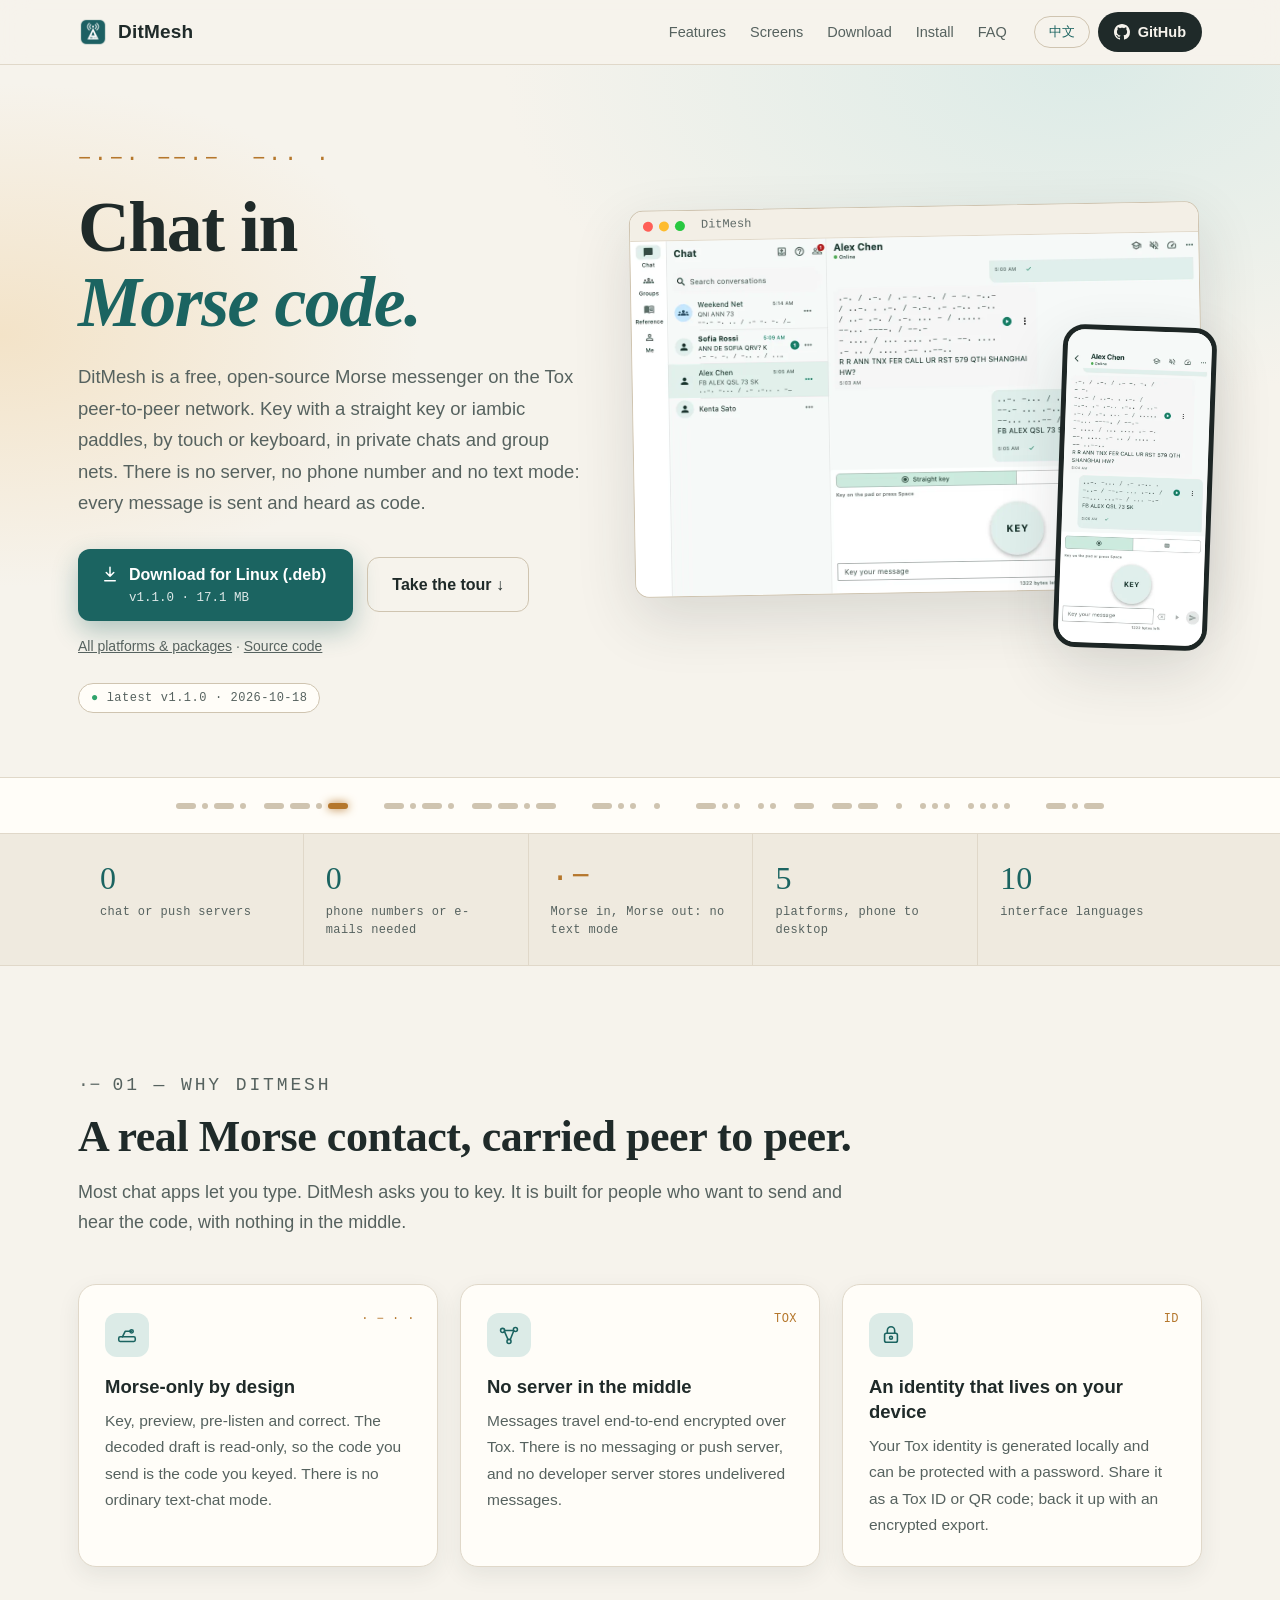
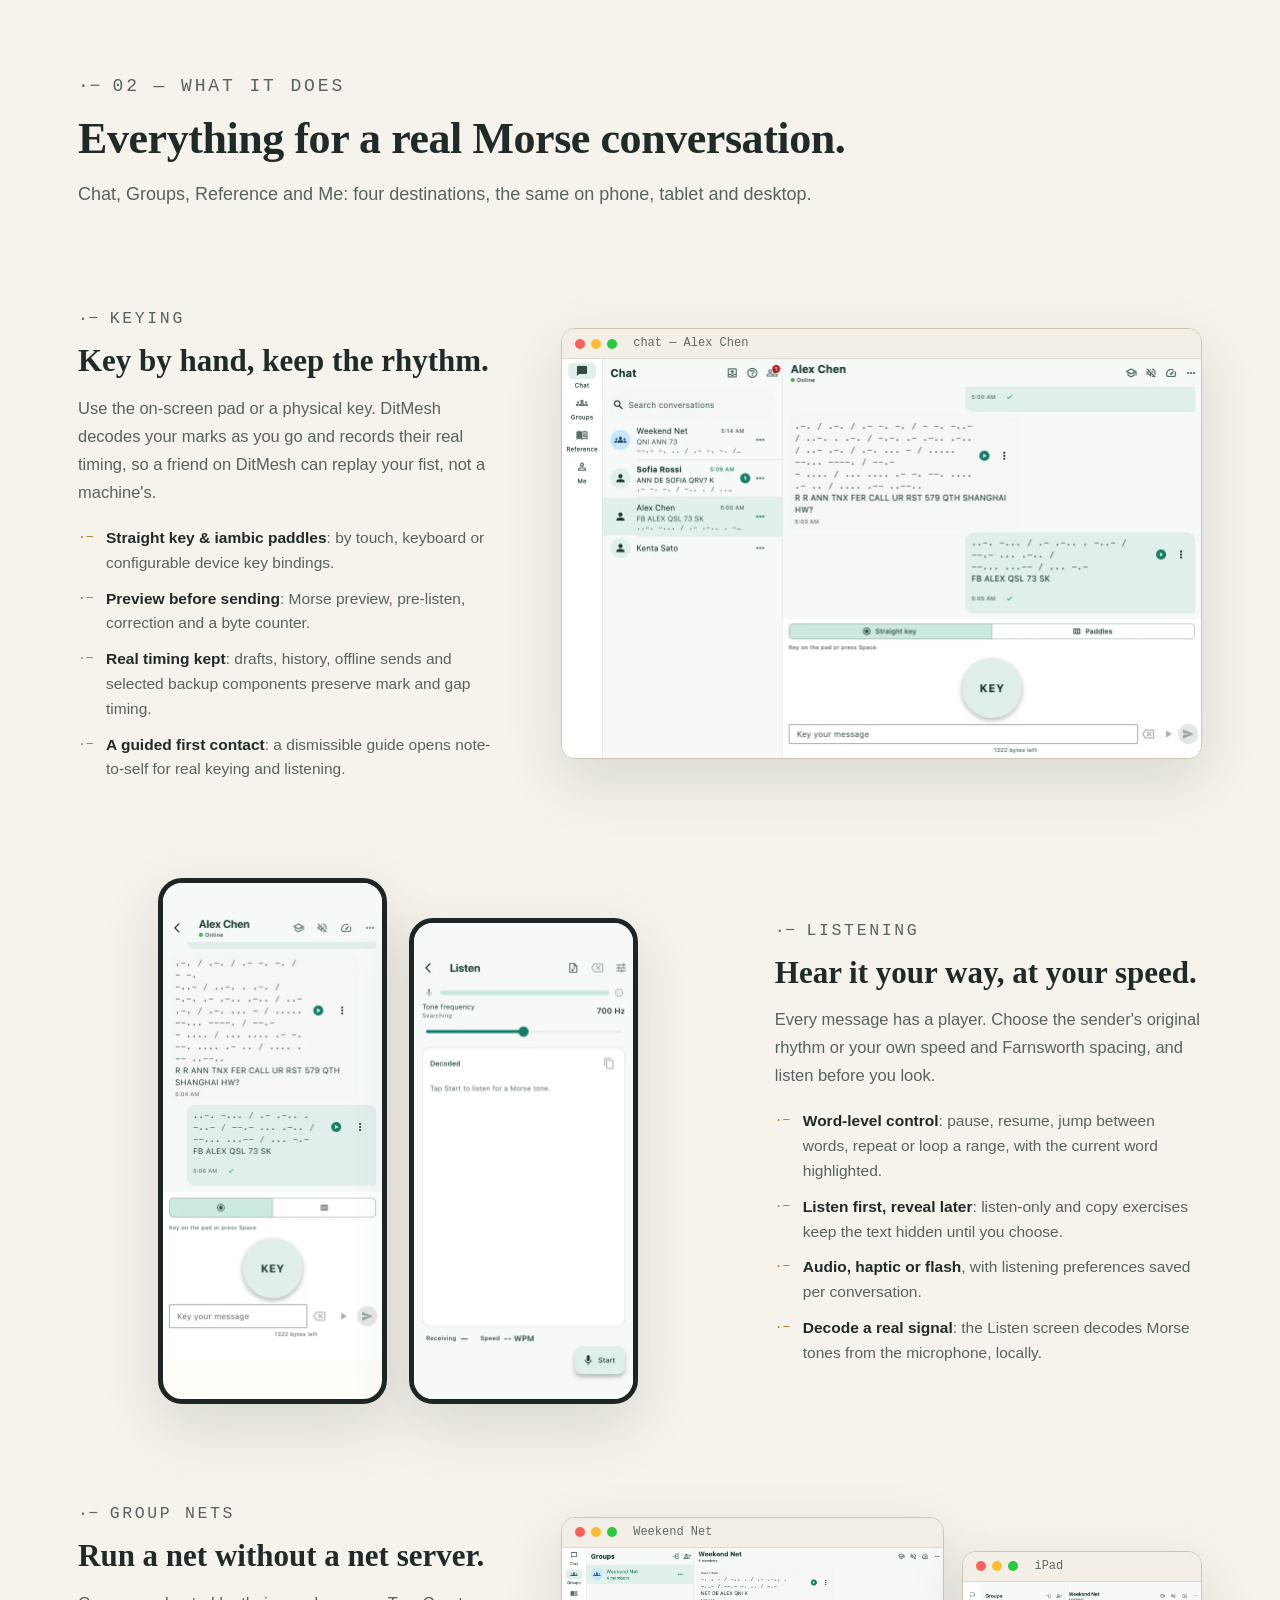
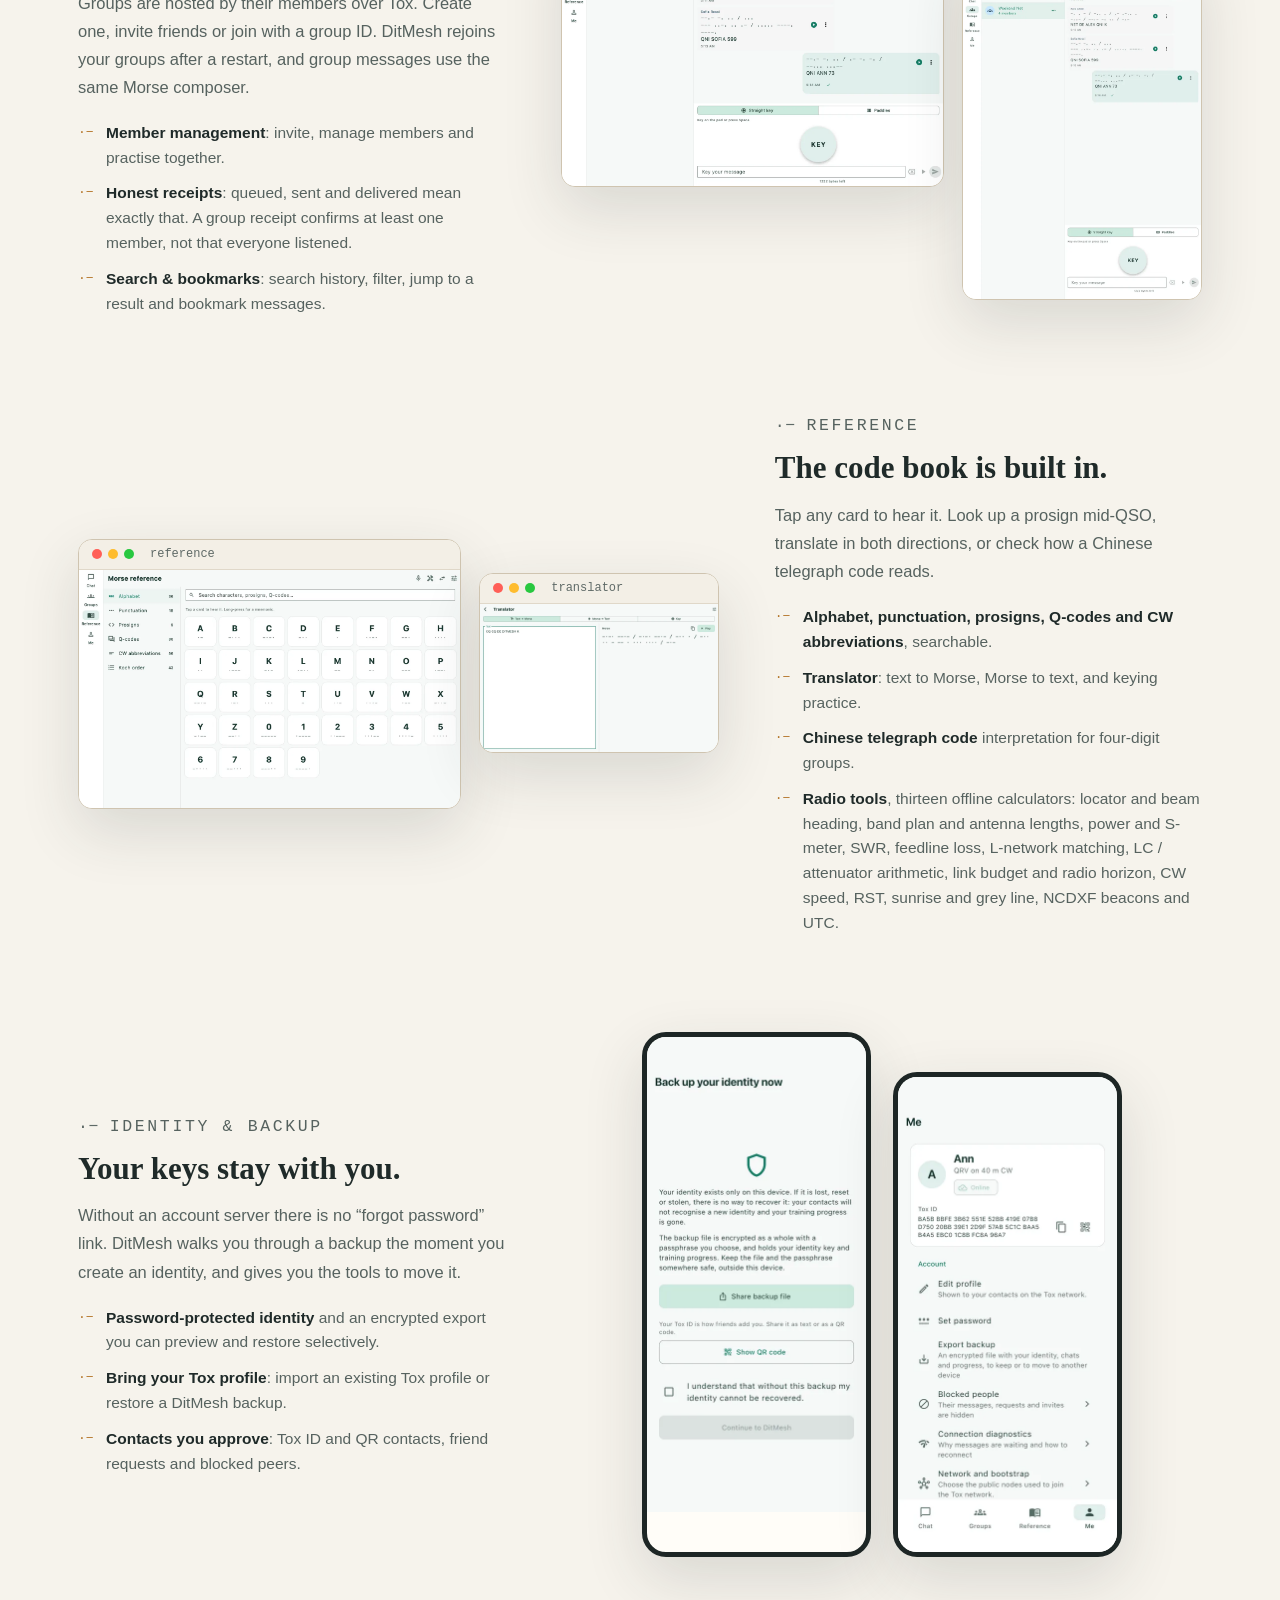
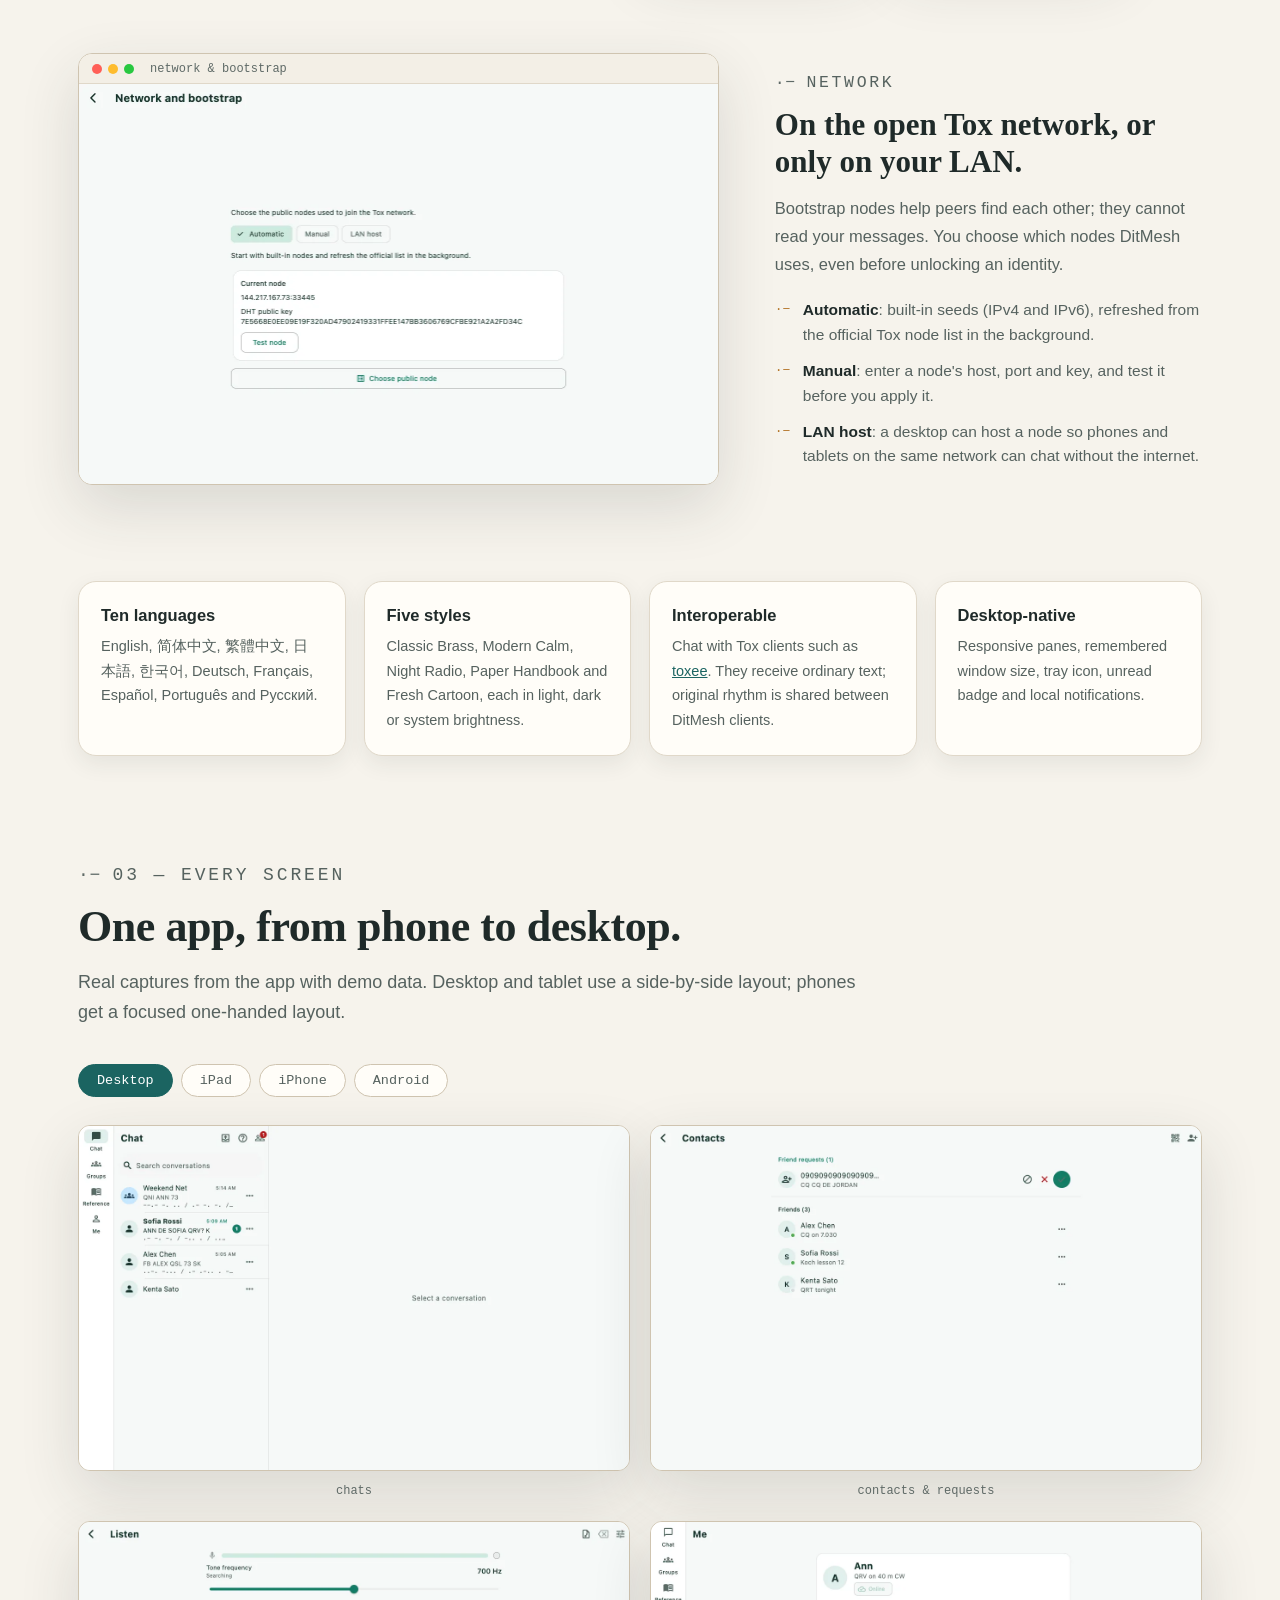
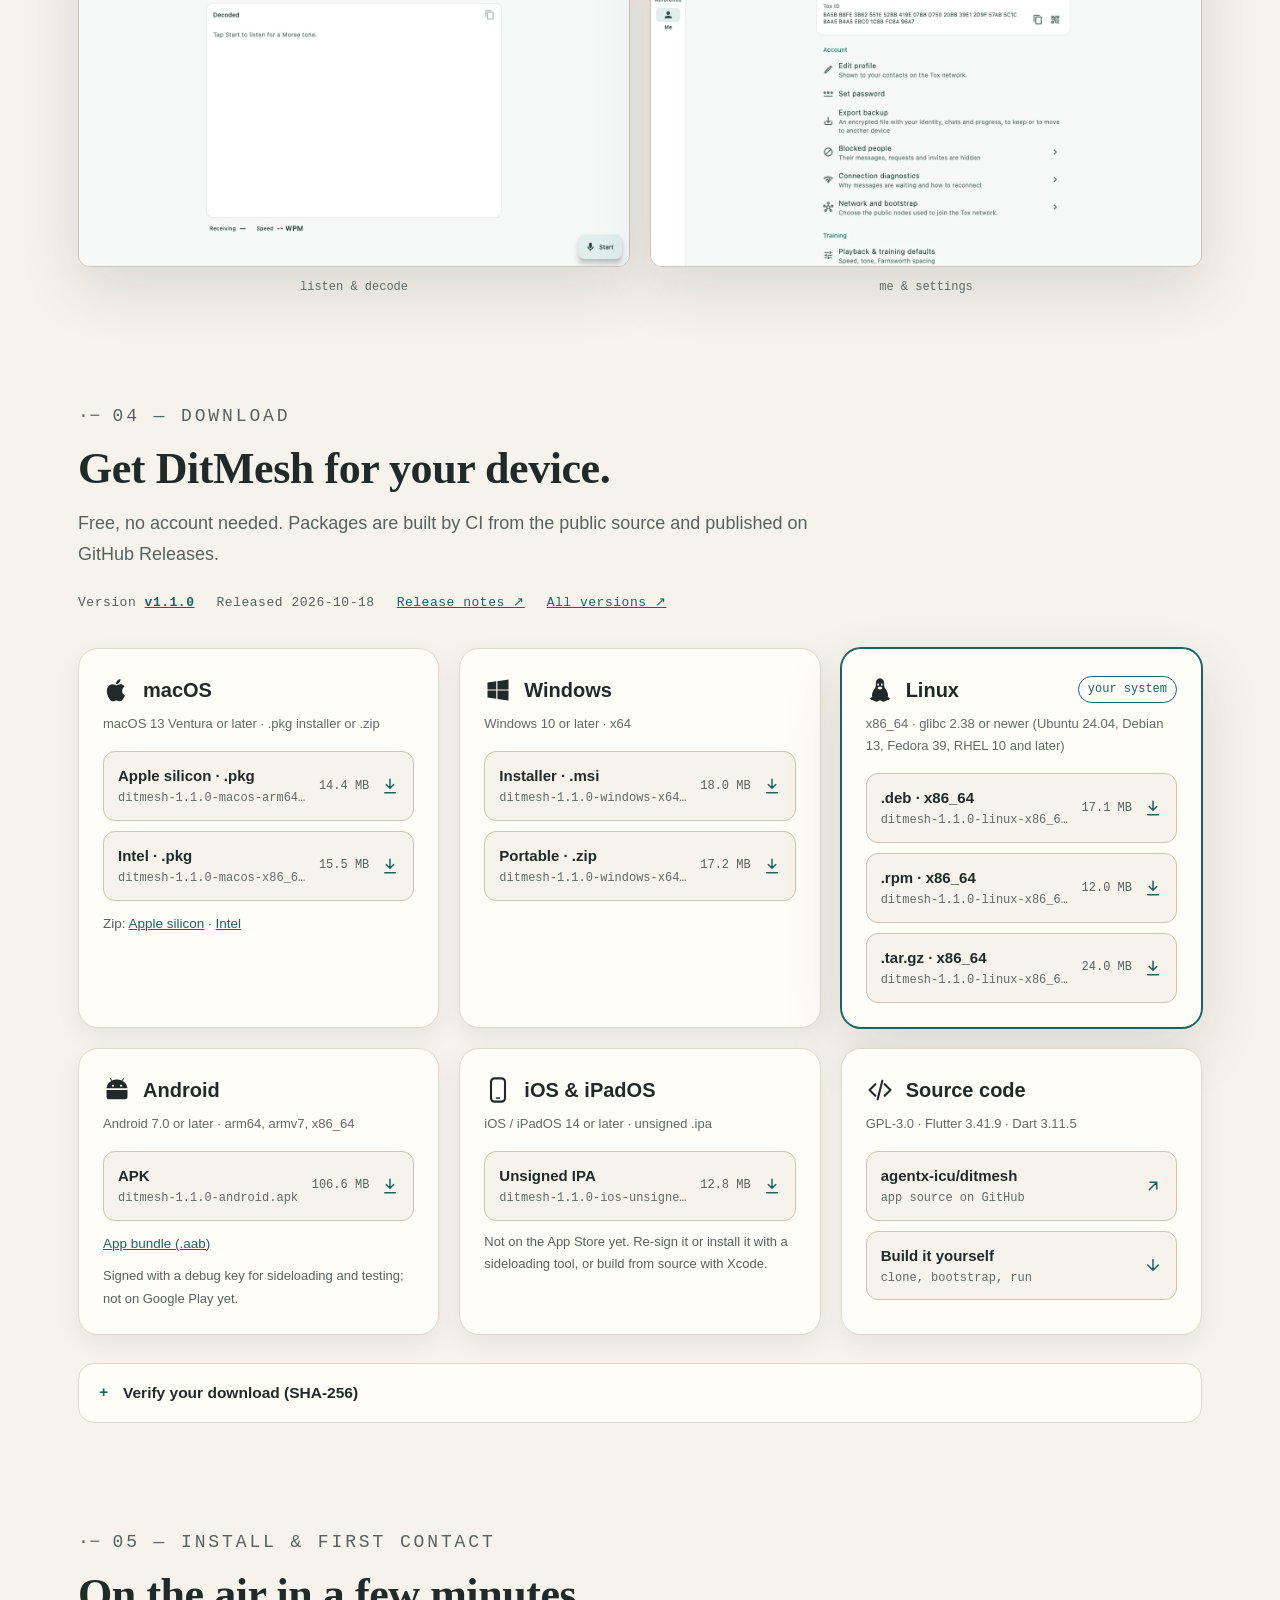
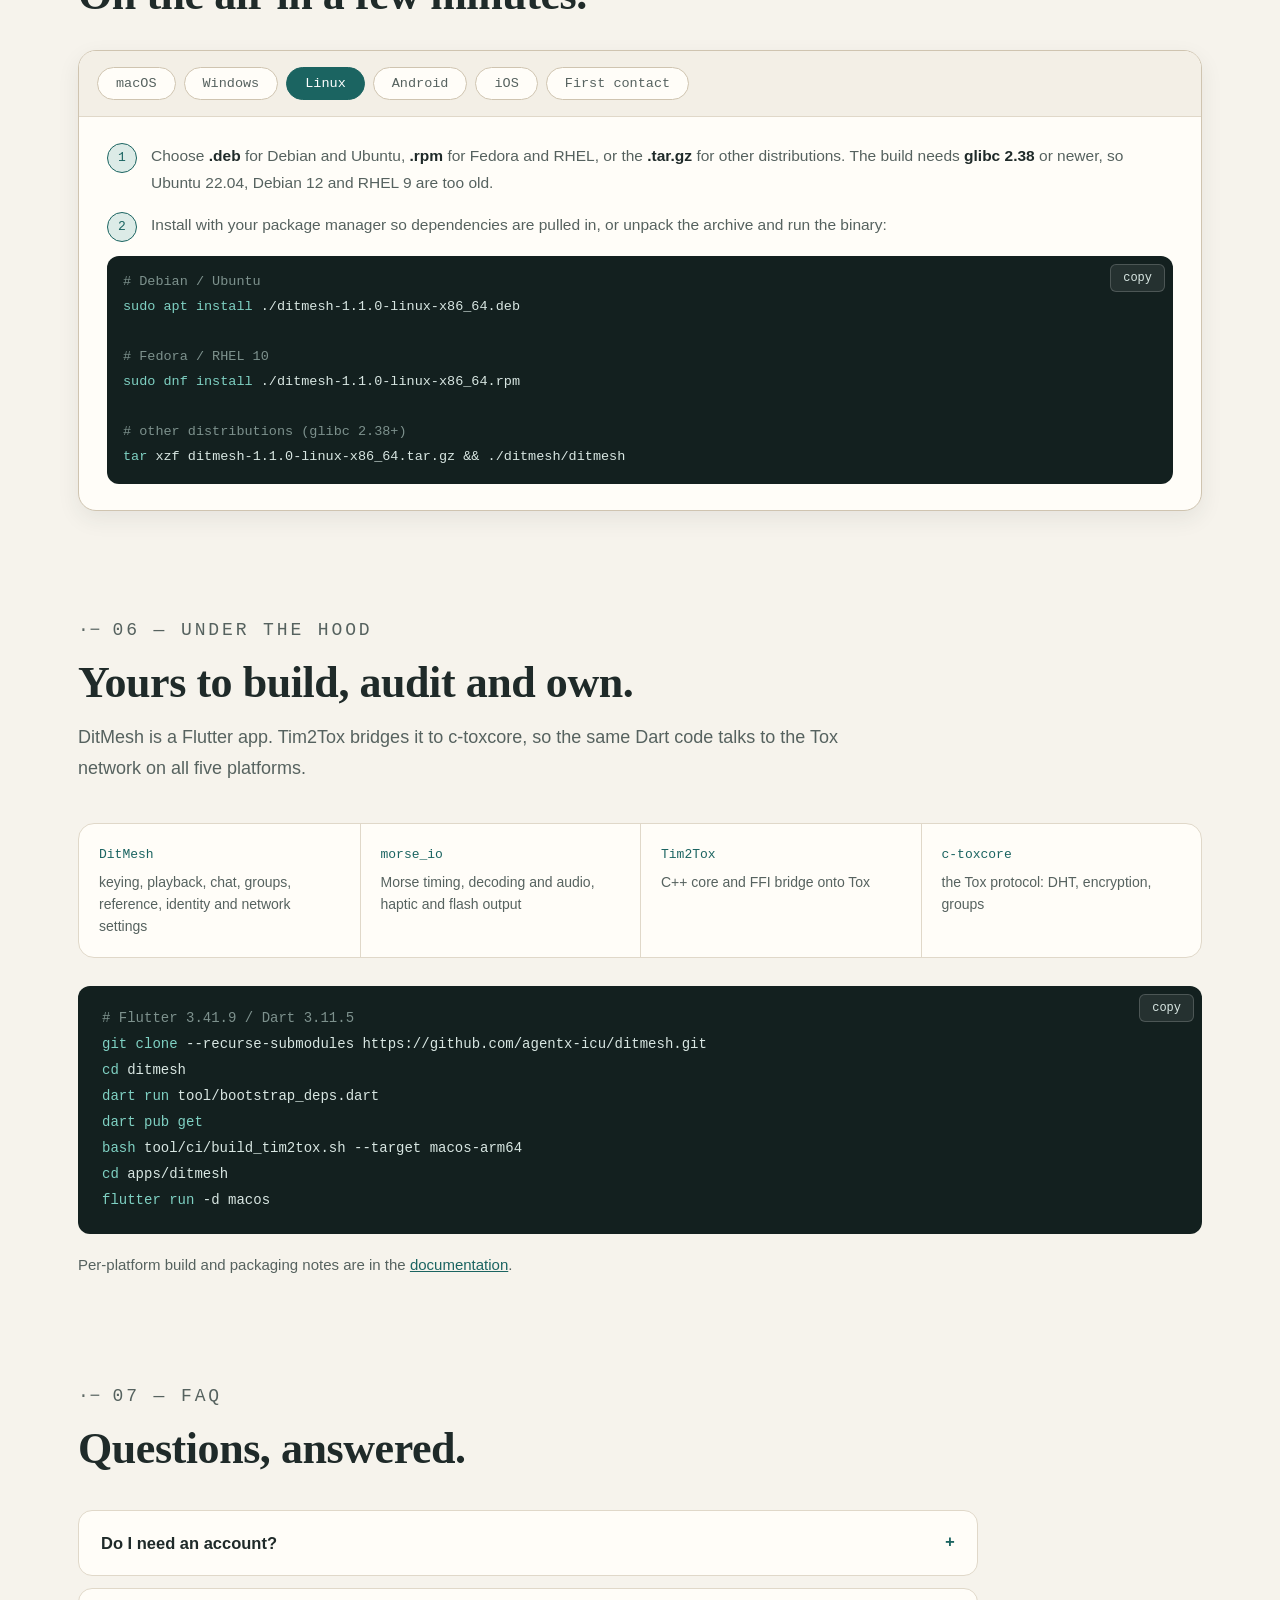
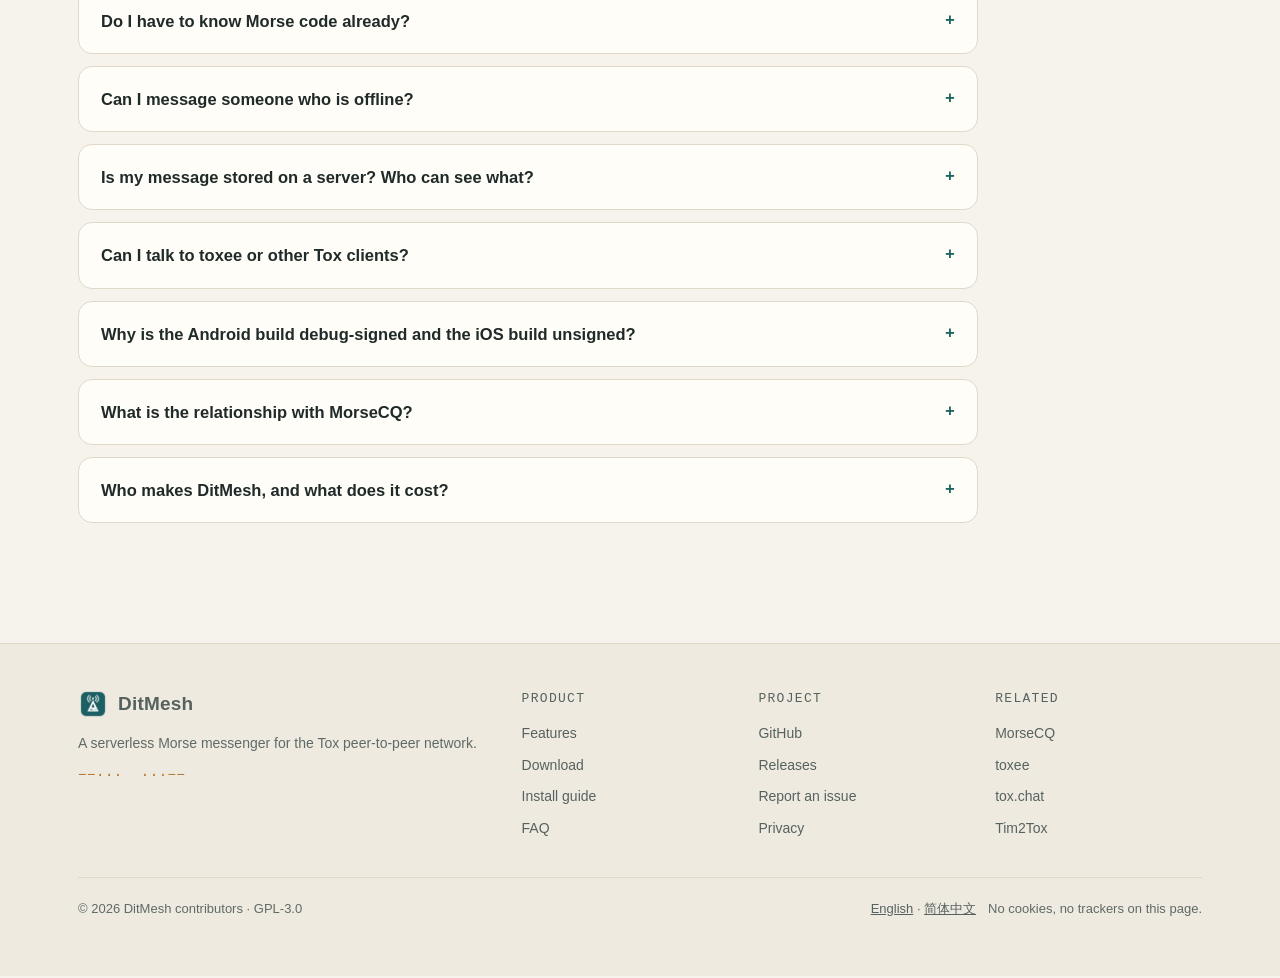
==== commit ff8f4acd: "Point the release fallback at DitMesh v1.1.0 index.html: version badge, hero subtitle, release links" ====
--- a/index.html
+++ b/index.html
@@ -31,7 +31,7 @@
   "description": "A free, open-source, serverless Morse messenger over the Tox peer-to-peer network. Key with a straight key or iambic paddles in private chats and group nets.",
   "applicationCategory": "CommunicationApplication",
   "operatingSystem": "Android, iOS, macOS, Linux, Windows",
-  "softwareVersion": "1.0.1",
+  "softwareVersion": "1.1.0",
   "license": "https://www.gnu.org/licenses/gpl-3.0.html",
   "downloadUrl": "https://ditmesh.agentx.icu/#download",
   "image": "https://ditmesh.agentx.icu/assets/img/app_icon.png",
@@ -94,7 +94,7 @@
       <div class="cta">
         <a class="btn primary btn-dl" id="heroDl" href="#download">
           <span class="row"><svg viewBox="0 0 24 24" aria-hidden="true"><path d="M12 3v12M7 10l5 5 5-5M5 21h14"/></svg><span class="hero-dl-label"><span class="en">Download DitMesh</span><span class="zh">下载 DitMesh</span></span></span>
-          <small class="hero-dl-sub">v1.0.1</small>
+          <small class="hero-dl-sub">v1.1.0</small>
         </a>
         <a class="btn ghost" href="#features"><span class="en">Take the tour ↓</span><span class="zh">功能导览 ↓</span></a>
       </div>
@@ -102,7 +102,7 @@
         <a href="#download"><span class="en">All platforms &amp; packages</span><span class="zh">全部平台与安装包</span></a> ·
         <a href="https://github.com/agentx-icu/ditmesh" rel="noopener"><span class="en">Source code</span><span class="zh">源代码</span></a>
       </p>
-      <a class="badge mono" data-release-link href="https://github.com/agentx-icu/ditmesh/releases/tag/v1.0.1"><b aria-hidden="true">●</b><span class="en">latest</span><span class="zh">最新版本</span> <span data-version>v1.0.1</span> · <span data-release-date>2026-10-11</span></a>
+      <a class="badge mono" data-release-link href="https://github.com/agentx-icu/ditmesh/releases/tag/v1.1.0"><b aria-hidden="true">●</b><span class="en">latest</span><span class="zh">最新版本</span> <span data-version>v1.1.0</span> · <span data-release-date>2026-10-18</span></a>
     </div>
     <div class="hero-shot">
       <div class="frame desk">
@@ -366,9 +366,9 @@
       <p><span class="en">Free, no account needed. Packages are built by CI from the public source and published on GitHub Releases.</span><span class="zh">免费，无需注册。安装包由 CI 从公开源码构建，发布在 GitHub Releases。</span></p>
     </div>
     <div class="dl-meta mono">
-      <span><span class="en">Version</span><span class="zh">版本</span> <a id="relLink" data-release-link href="https://github.com/agentx-icu/ditmesh/releases/tag/v1.0.1"><b id="relName" data-version>v1.0.1</b></a></span>
-      <span><span class="en">Released</span><span class="zh">发布于</span> <span id="relDate" data-release-date>2026-10-11</span></span>
-      <a data-release-link href="https://github.com/agentx-icu/ditmesh/releases/tag/v1.0.1" rel="noopener"><span class="en">Release notes ↗</span><span class="zh">更新说明 ↗</span></a>
+      <span><span class="en">Version</span><span class="zh">版本</span> <a id="relLink" data-release-link href="https://github.com/agentx-icu/ditmesh/releases/tag/v1.1.0"><b id="relName" data-version>v1.1.0</b></a></span>
+      <span><span class="en">Released</span><span class="zh">发布于</span> <span id="relDate" data-release-date>2026-10-18</span></span>
+      <a data-release-link href="https://github.com/agentx-icu/ditmesh/releases/tag/v1.1.0" rel="noopener"><span class="en">Release notes ↗</span><span class="zh">更新说明 ↗</span></a>
       <a href="https://github.com/agentx-icu/ditmesh/releases" rel="noopener"><span class="en">All versions ↗</span><span class="zh">历史版本 ↗</span></a>
     </div>
 
@@ -377,42 +377,42 @@
         <div class="os-h"><svg viewBox="0 0 24 24" aria-hidden="true"><path d="M16.4 12.6c0-2.4 2-3.6 2.1-3.7-1.1-1.7-2.9-1.9-3.5-1.9-1.5-.2-2.9.9-3.7.9-.8 0-1.9-.9-3.2-.8-1.6 0-3.1 1-4 2.4-1.7 3-.4 7.4 1.2 9.8.8 1.2 1.8 2.5 3 2.4 1.2 0 1.7-.8 3.1-.8s1.9.8 3.2.8c1.3 0 2.1-1.2 2.9-2.4.9-1.4 1.3-2.7 1.3-2.8-.1 0-2.4-.9-2.4-3.9zM14 5.5c.7-.8 1.1-1.9 1-3-1 0-2.1.7-2.8 1.5-.6.7-1.2 1.8-1 2.9 1.1.1 2.1-.6 2.8-1.4z"/></svg><h3>macOS</h3><span class="yours"><span class="en">your system</span><span class="zh">你的系统</span></span></div>
         <p class="req"><span class="en">macOS 13 Ventura or later · .pkg installer or .zip</span><span class="zh">macOS 13 Ventura 及以上 · .pkg 安装包或 .zip</span></p>
         <div class="pkgs">
-          <a class="pkg" data-asset="macos-arm64.pkg" href="https://github.com/agentx-icu/ditmesh/releases/download/v1.0.1/ditmesh-1.0.1-macos-arm64.pkg"><span class="pi"><span class="pn"><span class="en">Apple silicon</span><span class="zh">Apple 芯片</span> · .pkg</span><span class="pf">ditmesh-1.0.1-macos-arm64.pkg</span></span><span class="ps">14.2 MB</span><svg viewBox="0 0 24 24" aria-hidden="true"><path d="M12 3v12M7 10l5 5 5-5M5 21h14"/></svg></a>
-          <a class="pkg" data-asset="macos-x86_64.pkg" href="https://github.com/agentx-icu/ditmesh/releases/download/v1.0.1/ditmesh-1.0.1-macos-x86_64.pkg"><span class="pi"><span class="pn"><span class="en">Intel</span><span class="zh">Intel 芯片</span> · .pkg</span><span class="pf">ditmesh-1.0.1-macos-x86_64.pkg</span></span><span class="ps">15.4 MB</span><svg viewBox="0 0 24 24" aria-hidden="true"><path d="M12 3v12M7 10l5 5 5-5M5 21h14"/></svg></a>
-        </div>
-        <p class="alts"><span class="en">Zip:</span><span class="zh">压缩包：</span> <a data-asset="macos-arm64.zip" href="https://github.com/agentx-icu/ditmesh/releases/download/v1.0.1/ditmesh-1.0.1-macos-arm64.zip"><span class="en">Apple silicon</span><span class="zh">Apple 芯片</span></a> · <a data-asset="macos-x86_64.zip" href="https://github.com/agentx-icu/ditmesh/releases/download/v1.0.1/ditmesh-1.0.1-macos-x86_64.zip">Intel</a></p>
+          <a class="pkg" data-asset="macos-arm64.pkg" href="https://github.com/agentx-icu/ditmesh/releases/download/v1.1.0/ditmesh-1.1.0-macos-arm64.pkg"><span class="pi"><span class="pn"><span class="en">Apple silicon</span><span class="zh">Apple 芯片</span> · .pkg</span><span class="pf">ditmesh-1.1.0-macos-arm64.pkg</span></span><span class="ps">14.4 MB</span><svg viewBox="0 0 24 24" aria-hidden="true"><path d="M12 3v12M7 10l5 5 5-5M5 21h14"/></svg></a>
+          <a class="pkg" data-asset="macos-x86_64.pkg" href="https://github.com/agentx-icu/ditmesh/releases/download/v1.1.0/ditmesh-1.1.0-macos-x86_64.pkg"><span class="pi"><span class="pn"><span class="en">Intel</span><span class="zh">Intel 芯片</span> · .pkg</span><span class="pf">ditmesh-1.1.0-macos-x86_64.pkg</span></span><span class="ps">15.5 MB</span><svg viewBox="0 0 24 24" aria-hidden="true"><path d="M12 3v12M7 10l5 5 5-5M5 21h14"/></svg></a>
+        </div>
+        <p class="alts"><span class="en">Zip:</span><span class="zh">压缩包：</span> <a data-asset="macos-arm64.zip" href="https://github.com/agentx-icu/ditmesh/releases/download/v1.1.0/ditmesh-1.1.0-macos-arm64.zip"><span class="en">Apple silicon</span><span class="zh">Apple 芯片</span></a> · <a data-asset="macos-x86_64.zip" href="https://github.com/agentx-icu/ditmesh/releases/download/v1.1.0/ditmesh-1.1.0-macos-x86_64.zip">Intel</a></p>
       </div>
       <div class="os" id="os-windows">
         <div class="os-h"><svg viewBox="0 0 24 24" aria-hidden="true"><path d="M3 5.5l7.5-1v7H3zM11.5 4.4L21 3v8.5h-9.5zM3 12.5h7.5v7L3 18.5zM11.5 12.5H21V21l-9.5-1.3z"/></svg><h3>Windows</h3><span class="yours"><span class="en">your system</span><span class="zh">你的系统</span></span></div>
         <p class="req"><span class="en">Windows 10 or later · x64</span><span class="zh">Windows 10 及以上 · x64</span></p>
         <div class="pkgs">
-          <a class="pkg" data-asset="windows-x64.msi" href="https://github.com/agentx-icu/ditmesh/releases/download/v1.0.1/ditmesh-1.0.1-windows-x64.msi"><span class="pi"><span class="pn"><span class="en">Installer</span><span class="zh">安装包</span> · .msi</span><span class="pf">ditmesh-1.0.1-windows-x64.msi</span></span><span class="ps">17.9 MB</span><svg viewBox="0 0 24 24" aria-hidden="true"><path d="M12 3v12M7 10l5 5 5-5M5 21h14"/></svg></a>
-          <a class="pkg" data-asset="windows-x64.zip" href="https://github.com/agentx-icu/ditmesh/releases/download/v1.0.1/ditmesh-1.0.1-windows-x64.zip"><span class="pi"><span class="pn"><span class="en">Portable</span><span class="zh">便携版</span> · .zip</span><span class="pf">ditmesh-1.0.1-windows-x64.zip</span></span><span class="ps">17.0 MB</span><svg viewBox="0 0 24 24" aria-hidden="true"><path d="M12 3v12M7 10l5 5 5-5M5 21h14"/></svg></a>
+          <a class="pkg" data-asset="windows-x64.msi" href="https://github.com/agentx-icu/ditmesh/releases/download/v1.1.0/ditmesh-1.1.0-windows-x64.msi"><span class="pi"><span class="pn"><span class="en">Installer</span><span class="zh">安装包</span> · .msi</span><span class="pf">ditmesh-1.1.0-windows-x64.msi</span></span><span class="ps">18.0 MB</span><svg viewBox="0 0 24 24" aria-hidden="true"><path d="M12 3v12M7 10l5 5 5-5M5 21h14"/></svg></a>
+          <a class="pkg" data-asset="windows-x64.zip" href="https://github.com/agentx-icu/ditmesh/releases/download/v1.1.0/ditmesh-1.1.0-windows-x64.zip"><span class="pi"><span class="pn"><span class="en">Portable</span><span class="zh">便携版</span> · .zip</span><span class="pf">ditmesh-1.1.0-windows-x64.zip</span></span><span class="ps">17.2 MB</span><svg viewBox="0 0 24 24" aria-hidden="true"><path d="M12 3v12M7 10l5 5 5-5M5 21h14"/></svg></a>
         </div>
       </div>
       <div class="os" id="os-linux">
         <div class="os-h"><svg viewBox="0 0 24 24" aria-hidden="true"><path d="M12 2c-2.2 0-3.6 1.8-3.6 4.4 0 1.3.3 2.2-.4 3.4-.9 1.5-2.9 3.9-2.9 6.6 0 .6.1 1.2.4 1.7-.8.4-1.9.6-1.9 1.5 0 1.2 2.1 1.1 3.3 1.6.9.4 1.6.8 2.4.8.9 0 1.4-.6 1.8-1h1.8c.4.4.9 1 1.8 1 .8 0 1.5-.4 2.4-.8 1.2-.5 3.3-.4 3.3-1.6 0-.9-1.1-1.1-1.9-1.5.3-.5.4-1.1.4-1.7 0-2.7-2-5.1-2.9-6.6-.7-1.2-.4-2.1-.4-3.4C15.6 3.8 14.2 2 12 2zm-1.6 4.2c.4 0 .7.5.7 1.1 0 .6-.3 1.1-.7 1.1s-.7-.5-.7-1.1c0-.6.3-1.1.7-1.1zm3.2 0c.4 0 .7.5.7 1.1 0 .6-.3 1.1-.7 1.1s-.7-.5-.7-1.1c0-.6.3-1.1.7-1.1zM12 9.3c.9 0 2 .6 2 1 0 .5-1.1 1.2-2 1.2s-2-.7-2-1.2c0-.4 1.1-1 2-1z"/></svg><h3>Linux</h3><span class="yours"><span class="en">your system</span><span class="zh">你的系统</span></span></div>
         <p class="req"><span class="en">x86_64 · glibc 2.38 or newer (Ubuntu 24.04, Debian 13, Fedora 39, RHEL 10 and later)</span><span class="zh">x86_64 · glibc 2.38 及以上（Ubuntu 24.04、Debian 13、Fedora 39、RHEL 10 及更新版本）</span></p>
         <div class="pkgs">
-          <a class="pkg" data-asset="linux-x86_64.deb" href="https://github.com/agentx-icu/ditmesh/releases/download/v1.0.1/ditmesh-1.0.1-linux-x86_64.deb"><span class="pi"><span class="pn">.deb · x86_64</span><span class="pf">ditmesh-1.0.1-linux-x86_64.deb</span></span><span class="ps">17.0 MB</span><svg viewBox="0 0 24 24" aria-hidden="true"><path d="M12 3v12M7 10l5 5 5-5M5 21h14"/></svg></a>
-          <a class="pkg" data-asset="linux-x86_64.rpm" href="https://github.com/agentx-icu/ditmesh/releases/download/v1.0.1/ditmesh-1.0.1-linux-x86_64.rpm"><span class="pi"><span class="pn">.rpm · x86_64</span><span class="pf">ditmesh-1.0.1-linux-x86_64.rpm</span></span><span class="ps">11.9 MB</span><svg viewBox="0 0 24 24" aria-hidden="true"><path d="M12 3v12M7 10l5 5 5-5M5 21h14"/></svg></a>
-          <a class="pkg" data-asset="linux-x86_64.tar.gz" href="https://github.com/agentx-icu/ditmesh/releases/download/v1.0.1/ditmesh-1.0.1-linux-x86_64.tar.gz"><span class="pi"><span class="pn">.tar.gz · x86_64</span><span class="pf">ditmesh-1.0.1-linux-x86_64.tar.gz</span></span><span class="ps">23.8 MB</span><svg viewBox="0 0 24 24" aria-hidden="true"><path d="M12 3v12M7 10l5 5 5-5M5 21h14"/></svg></a>
+          <a class="pkg" data-asset="linux-x86_64.deb" href="https://github.com/agentx-icu/ditmesh/releases/download/v1.1.0/ditmesh-1.1.0-linux-x86_64.deb"><span class="pi"><span class="pn">.deb · x86_64</span><span class="pf">ditmesh-1.1.0-linux-x86_64.deb</span></span><span class="ps">17.1 MB</span><svg viewBox="0 0 24 24" aria-hidden="true"><path d="M12 3v12M7 10l5 5 5-5M5 21h14"/></svg></a>
+          <a class="pkg" data-asset="linux-x86_64.rpm" href="https://github.com/agentx-icu/ditmesh/releases/download/v1.1.0/ditmesh-1.1.0-linux-x86_64.rpm"><span class="pi"><span class="pn">.rpm · x86_64</span><span class="pf">ditmesh-1.1.0-linux-x86_64.rpm</span></span><span class="ps">12.0 MB</span><svg viewBox="0 0 24 24" aria-hidden="true"><path d="M12 3v12M7 10l5 5 5-5M5 21h14"/></svg></a>
+          <a class="pkg" data-asset="linux-x86_64.tar.gz" href="https://github.com/agentx-icu/ditmesh/releases/download/v1.1.0/ditmesh-1.1.0-linux-x86_64.tar.gz"><span class="pi"><span class="pn">.tar.gz · x86_64</span><span class="pf">ditmesh-1.1.0-linux-x86_64.tar.gz</span></span><span class="ps">24.0 MB</span><svg viewBox="0 0 24 24" aria-hidden="true"><path d="M12 3v12M7 10l5 5 5-5M5 21h14"/></svg></a>
         </div>
       </div>
       <div class="os" id="os-android">
         <div class="os-h"><svg viewBox="0 0 24 24" aria-hidden="true"><path d="M7.2 4.2L5.9 2.1l.6-.4 1.4 2.2A8 8 0 0 1 12 3c1.5 0 2.9.3 4.1.9l1.4-2.2.6.4-1.3 2.1C19.2 5.5 20.7 7.8 21 10.5H3c.3-2.7 1.8-5 4.2-6.3zM8.5 7.5a.9.9 0 1 0 0 1.8.9.9 0 0 0 0-1.8zm7 0a.9.9 0 1 0 0 1.8.9.9 0 0 0 0-1.8zM3 12h18v6a2 2 0 0 1-2 2H5a2 2 0 0 1-2-2z"/></svg><h3>Android</h3><span class="yours"><span class="en">your system</span><span class="zh">你的系统</span></span></div>
         <p class="req"><span class="en">Android 7.0 or later · arm64, armv7, x86_64</span><span class="zh">Android 7.0 及以上 · arm64、armv7、x86_64</span></p>
         <div class="pkgs">
-          <a class="pkg" data-asset="android.apk" href="https://github.com/agentx-icu/ditmesh/releases/download/v1.0.1/ditmesh-1.0.1-android.apk"><span class="pi"><span class="pn">APK</span><span class="pf">ditmesh-1.0.1-android.apk</span></span><span class="ps">105.5 MB</span><svg viewBox="0 0 24 24" aria-hidden="true"><path d="M12 3v12M7 10l5 5 5-5M5 21h14"/></svg></a>
-        </div>
-        <p class="alts"><a data-asset="android.aab" href="https://github.com/agentx-icu/ditmesh/releases/download/v1.0.1/ditmesh-1.0.1-android.aab"><span class="en">App bundle (.aab)</span><span class="zh">App bundle（.aab）</span></a></p>
+          <a class="pkg" data-asset="android.apk" href="https://github.com/agentx-icu/ditmesh/releases/download/v1.1.0/ditmesh-1.1.0-android.apk"><span class="pi"><span class="pn">APK</span><span class="pf">ditmesh-1.1.0-android.apk</span></span><span class="ps">106.6 MB</span><svg viewBox="0 0 24 24" aria-hidden="true"><path d="M12 3v12M7 10l5 5 5-5M5 21h14"/></svg></a>
+        </div>
+        <p class="alts"><a data-asset="android.aab" href="https://github.com/agentx-icu/ditmesh/releases/download/v1.1.0/ditmesh-1.1.0-android.aab"><span class="en">App bundle (.aab)</span><span class="zh">App bundle（.aab）</span></a></p>
         <p class="note"><span class="en">Signed with a debug key for sideloading and testing; not on Google Play yet.</span><span class="zh">使用 debug 密钥签名，适合侧载和测试，暂未上架 Google Play。</span></p>
       </div>
       <div class="os" id="os-ios">
         <div class="os-h"><svg viewBox="0 0 24 24" aria-hidden="true"><rect x="6" y="2" width="12" height="20" rx="3" fill="none" stroke="currentColor" stroke-width="1.8"/><rect x="10" y="18.2" width="4" height="1.4" rx=".7"/></svg><h3>iOS &amp; iPadOS</h3><span class="yours"><span class="en">your system</span><span class="zh">你的系统</span></span></div>
         <p class="req"><span class="en">iOS / iPadOS 14 or later · unsigned .ipa</span><span class="zh">iOS / iPadOS 14 及以上 · 未签名 .ipa</span></p>
         <div class="pkgs">
-          <a class="pkg" data-asset="ios-unsigned.ipa" href="https://github.com/agentx-icu/ditmesh/releases/download/v1.0.1/ditmesh-1.0.1-ios-unsigned.ipa"><span class="pi"><span class="pn"><span class="en">Unsigned IPA</span><span class="zh">未签名 IPA</span></span><span class="pf">ditmesh-1.0.1-ios-unsigned.ipa</span></span><span class="ps">12.7 MB</span><svg viewBox="0 0 24 24" aria-hidden="true"><path d="M12 3v12M7 10l5 5 5-5M5 21h14"/></svg></a>
+          <a class="pkg" data-asset="ios-unsigned.ipa" href="https://github.com/agentx-icu/ditmesh/releases/download/v1.1.0/ditmesh-1.1.0-ios-unsigned.ipa"><span class="pi"><span class="pn"><span class="en">Unsigned IPA</span><span class="zh">未签名 IPA</span></span><span class="pf">ditmesh-1.1.0-ios-unsigned.ipa</span></span><span class="ps">12.8 MB</span><svg viewBox="0 0 24 24" aria-hidden="true"><path d="M12 3v12M7 10l5 5 5-5M5 21h14"/></svg></a>
         </div>
         <p class="note"><span class="en">Not on the App Store yet. Re-sign it or install it with a sideloading tool, or build from source with Xcode.</span><span class="zh">暂未上架 App Store。请自行重新签名或用侧载工具安装，也可以用 Xcode 从源码构建。</span></p>
       </div>
@@ -429,7 +429,7 @@
     <details class="verify">
       <summary><span class="en">Verify your download (SHA-256)</span><span class="zh">校验下载文件（SHA-256）</span></summary>
       <div class="vb">
-        <p><span class="en">Each release ships a</span><span class="zh">每个版本都附带</span> <a id="sumsLink" href="https://github.com/agentx-icu/ditmesh/releases/download/v1.0.1/SHA256SUMS">SHA256SUMS</a><span class="en">. Compare it with the hash of the file you downloaded: <code>shasum -a 256 &lt;file&gt;</code> on macOS, <code>sha256sum &lt;file&gt;</code> on Linux, <code>Get-FileHash &lt;file&gt;</code> in PowerShell.</span><span class="zh">。将它与你下载文件的哈希比对：macOS 用 <code>shasum -a 256 &lt;文件&gt;</code>，Linux 用 <code>sha256sum &lt;文件&gt;</code>，PowerShell 用 <code>Get-FileHash &lt;文件&gt;</code>。</span></p>
+        <p><span class="en">Each release ships a</span><span class="zh">每个版本都附带</span> <a id="sumsLink" href="https://github.com/agentx-icu/ditmesh/releases/download/v1.1.0/SHA256SUMS">SHA256SUMS</a><span class="en">. Compare it with the hash of the file you downloaded: <code>shasum -a 256 &lt;file&gt;</code> on macOS, <code>sha256sum &lt;file&gt;</code> on Linux, <code>Get-FileHash &lt;file&gt;</code> in PowerShell.</span><span class="zh">。将它与你下载文件的哈希比对：macOS 用 <code>shasum -a 256 &lt;文件&gt;</code>，Linux 用 <code>sha256sum &lt;文件&gt;</code>，PowerShell 用 <code>Get-FileHash &lt;文件&gt;</code>。</span></p>
         <div class="sums mono" id="sums" tabindex="0"></div>
       </div>
     </details>
@@ -460,7 +460,7 @@
           <li><span class="en">On macOS 15 or later, allow <b>local network</b> access when asked if you plan to use LAN nodes.</span><span class="zh">在 macOS 15 及以上，若要使用局域网节点，请在系统询问时允许<b>本地网络</b>访问。</span></li>
         </ol>
         <div class="term"><i># Apple silicon: install from Terminal</i>
-<b>sudo installer</b> -pkg ~/Downloads/<span data-file="macos-arm64.pkg">ditmesh-1.0.1-macos-arm64.pkg</span> -target /</div>
+<b>sudo installer</b> -pkg ~/Downloads/<span data-file="macos-arm64.pkg">ditmesh-1.1.0-macos-arm64.pkg</span> -target /</div>
       </div>
 
       <div class="panel" id="i-windows" role="tabpanel" tabindex="0" aria-labelledby="it-windows" hidden>
@@ -470,7 +470,7 @@
           <li><span class="en">Start <b>DitMesh</b> from the Start menu and allow network access if the firewall asks; Tox needs it to reach your contacts directly.</span><span class="zh">从开始菜单启动 <b>DitMesh</b>。如果防火墙询问，请允许网络访问——Tox 需要它与联系人直连。</span></li>
         </ol>
         <div class="term"><i># optional: silent install from PowerShell</i>
-<b>msiexec</b> /i <span data-file="windows-x64.msi">ditmesh-1.0.1-windows-x64.msi</span> /qn</div>
+<b>msiexec</b> /i <span data-file="windows-x64.msi">ditmesh-1.1.0-windows-x64.msi</span> /qn</div>
       </div>
 
       <div class="panel" id="i-linux" role="tabpanel" tabindex="0" aria-labelledby="it-linux" hidden>
@@ -479,13 +479,13 @@
           <li><span class="en">Install with your package manager so dependencies are pulled in, or unpack the archive and run the binary:</span><span class="zh">用包管理器安装以自动处理依赖，或解压压缩包后直接运行：</span></li>
         </ol>
         <div class="term"><i># Debian / Ubuntu</i>
-<b>sudo apt install</b> ./<span data-file="linux-x86_64.deb">ditmesh-1.0.1-linux-x86_64.deb</span>
+<b>sudo apt install</b> ./<span data-file="linux-x86_64.deb">ditmesh-1.1.0-linux-x86_64.deb</span>
 
 <i># Fedora / RHEL 10</i>
-<b>sudo dnf install</b> ./<span data-file="linux-x86_64.rpm">ditmesh-1.0.1-linux-x86_64.rpm</span>
+<b>sudo dnf install</b> ./<span data-file="linux-x86_64.rpm">ditmesh-1.1.0-linux-x86_64.rpm</span>
 
 <i># other distributions (glibc 2.38+)</i>
-<b>tar</b> xzf <span data-file="linux-x86_64.tar.gz">ditmesh-1.0.1-linux-x86_64.tar.gz</span> &amp;&amp; ./ditmesh/ditmesh</div>
+<b>tar</b> xzf <span data-file="linux-x86_64.tar.gz">ditmesh-1.1.0-linux-x86_64.tar.gz</span> &amp;&amp; ./ditmesh/ditmesh</div>
       </div>
 
       <div class="panel" id="i-android" role="tabpanel" tabindex="0" aria-labelledby="it-android" hidden>
@@ -495,7 +495,7 @@
           <li><span class="en">Allow <b>notifications</b>, and keep DitMesh running to receive messages; there is no push server to wake it.</span><span class="zh">允许<b>通知</b>，并保持 DitMesh 运行以接收消息——没有推送服务器来唤醒它。</span></li>
         </ol>
         <div class="term"><i># or sideload with adb</i>
-<b>adb install</b> <span data-file="android.apk">ditmesh-1.0.1-android.apk</span></div>
+<b>adb install</b> <span data-file="android.apk">ditmesh-1.1.0-android.apk</span></div>
       </div>
 
       <div class="panel" id="i-ios" role="tabpanel" tabindex="0" aria-labelledby="it-ios" hidden>
